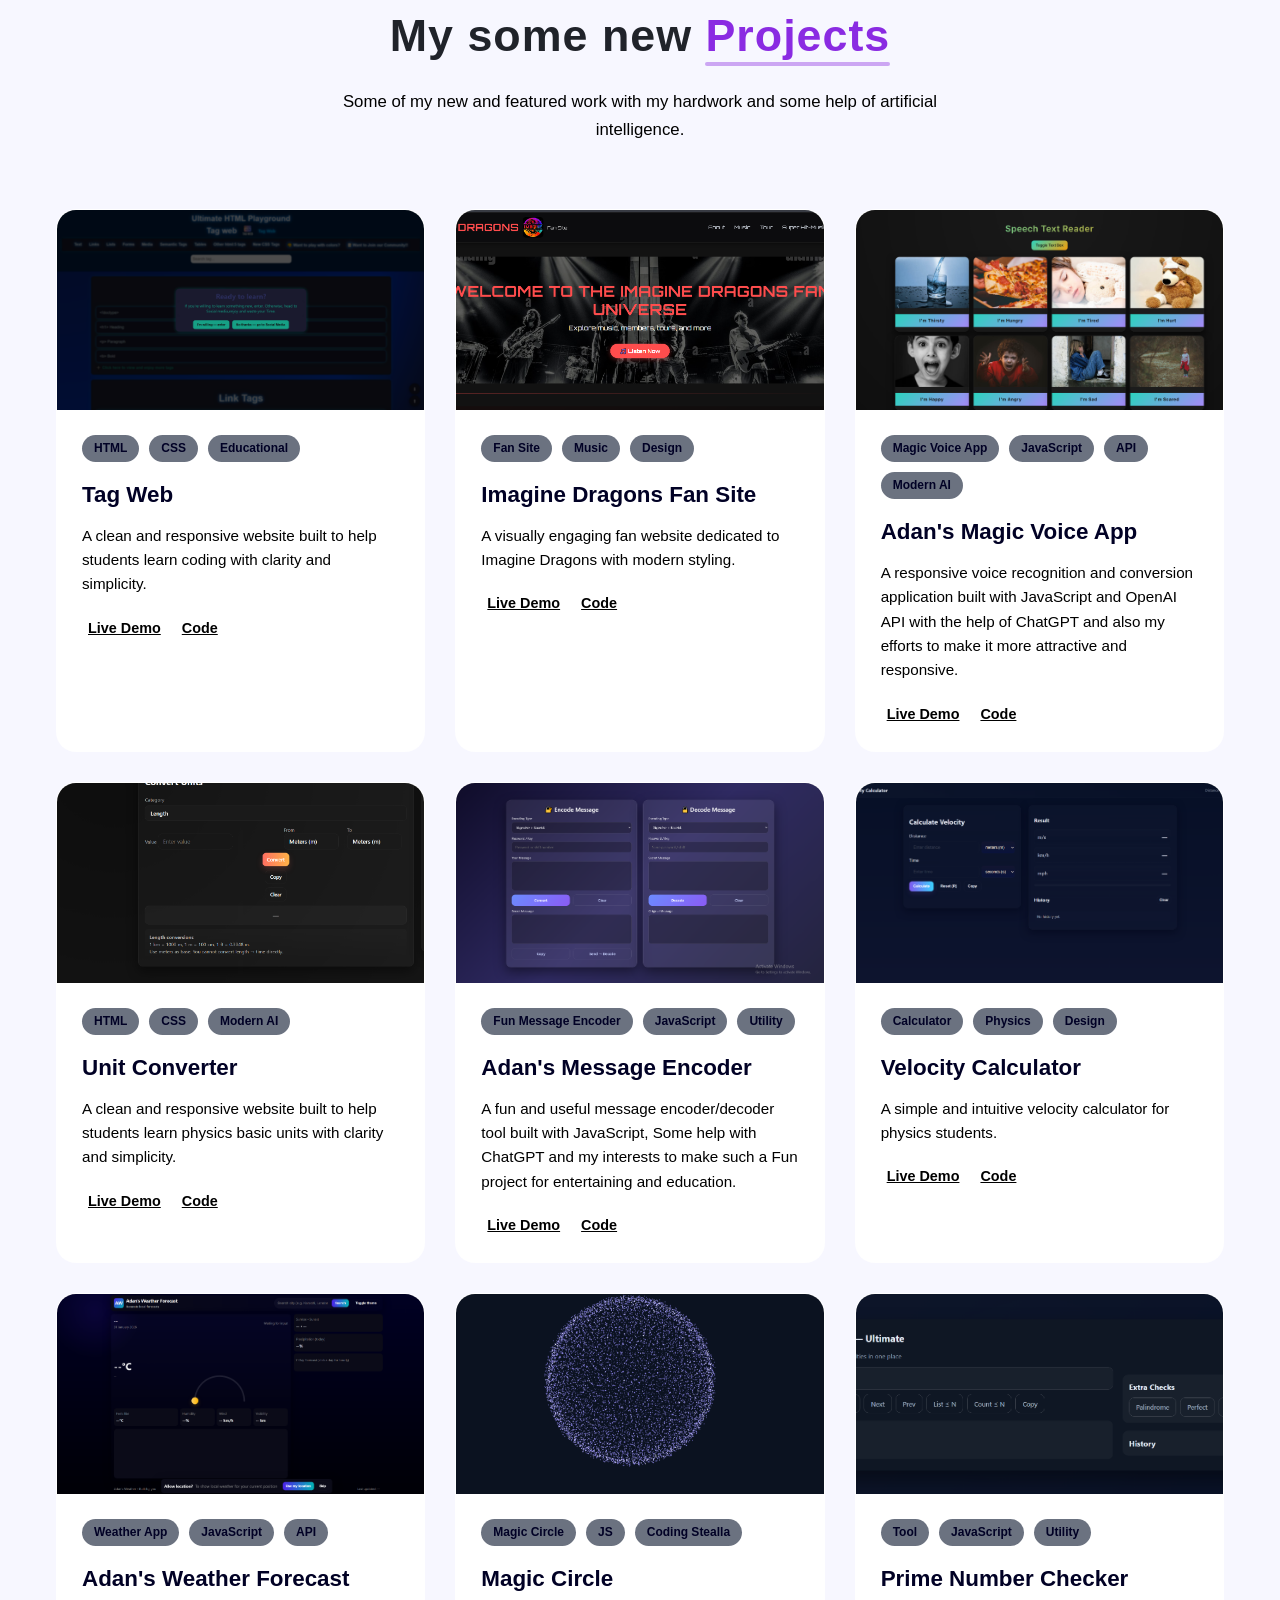
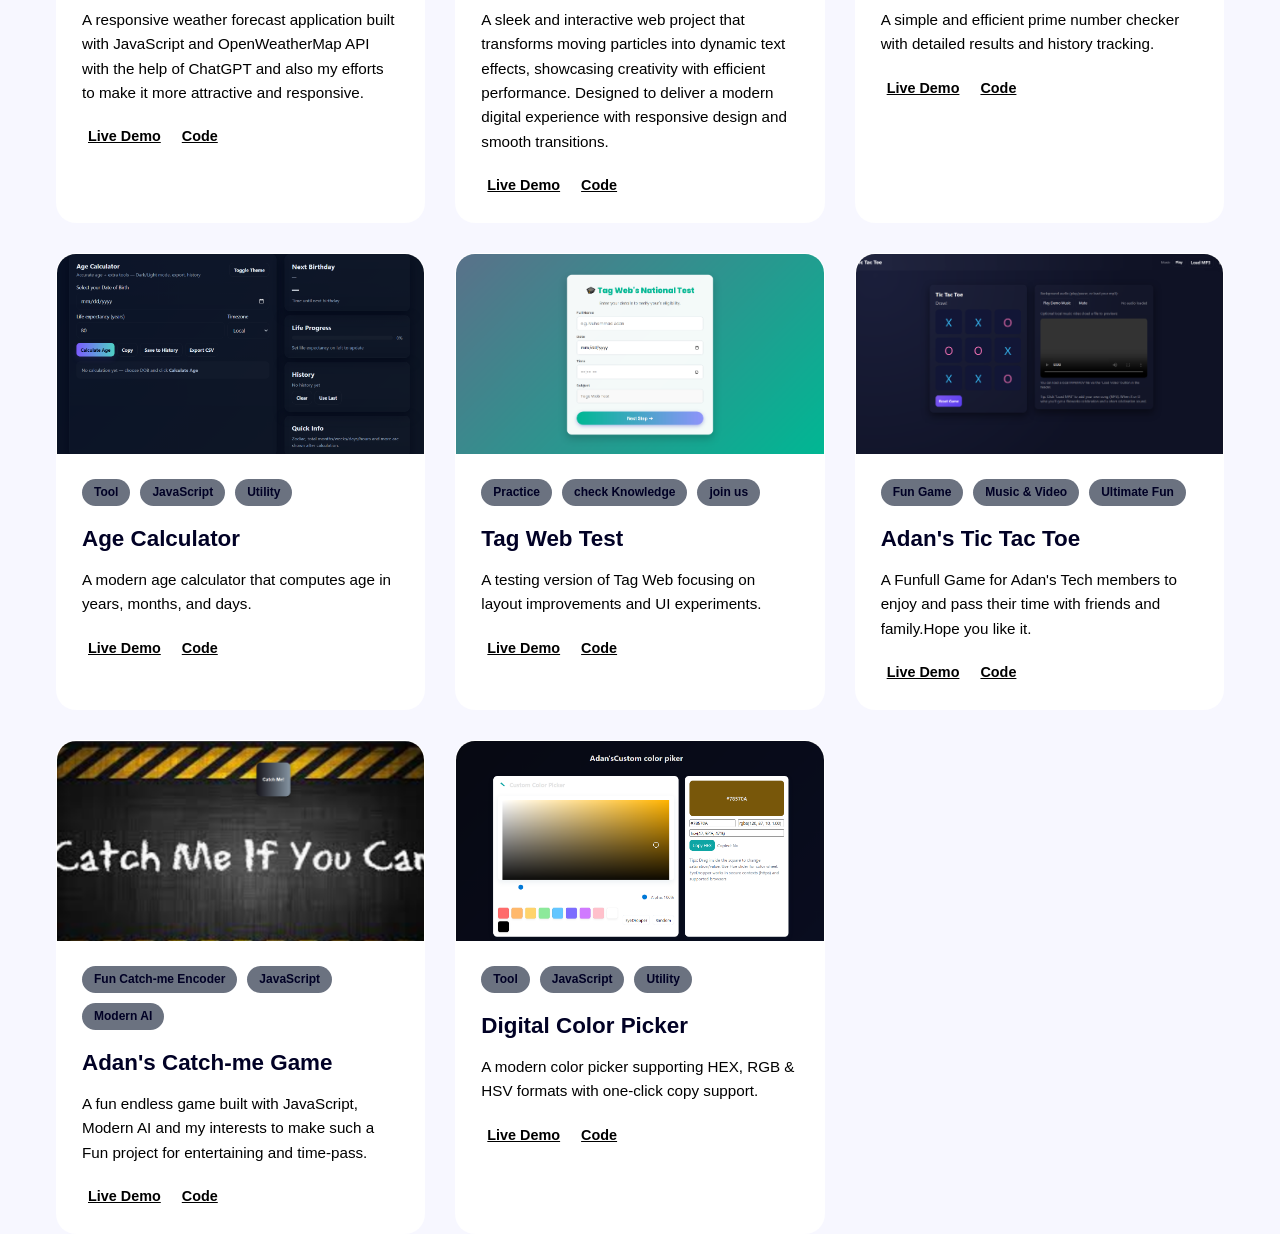
==== index.html @ 10c315db "These are my all projects" ====
<!doctype html>
<html lang="en">

<head>
    <meta charset="UTF-8" />
    <meta name="viewport" content="width=device-width, initial-scale=1.0" />
    <link rel="stylesheet" href="./css/res.css" />
    <link rel="icon" type="image/x-icon" href="./images/All-projects.png" />
    <title>More Projects</title>
</head>

<body>
    <!-- Projects Section -->
    <section id="projects">
        <div class="container">
            <div class="projects-header-reveal">
                <h2 class="projects-title">
                    My some new
                    <span>Projects</span>
                </h2>
                <p class="section-subtitle">
                    Some of my new and featured work with my hardwork and some help of
                    artificial intelligence.
                </p>
            </div>

            <div class="projects-grid">
                <!-- Project 1 -->
                <div class="project-card reveal">
                    <div class="project-img">
                        <img src="assets/tag-web.png" alt="Tag Web" />
                    </div>
                    <div class="project-content">
                        <div class="project-tags">
                            <span class="tag">HTML</span>
                            <span class="tag">CSS</span>
                            <span class="tag">Educational</span>
                        </div>
                        <h3 class="project-title">Tag Web</h3>
                        <p class="project-desc">
                            A clean and responsive website built to help students learn
                            coding with clarity and simplicity.
                        </p>
                        <div class="project-links">
                            <a href="https://tag-web.netlify.app/" target="_blank" class="project-link"><i
                                    class="fas fa-external-link-alt"></i> Live Demo</a>
                            <a href="#" class="project-link"><i class="fab fa-github"></i> Code</a>
                        </div>
                    </div>
                </div>

                <!-- Project 2 -->
                <div class="project-card reveal">
                    <div class="project-img">
                        <img src="images/imagine-dragons.png" alt="Imagine Dragons Fan Site" />
                    </div>
                    <div class="project-content">
                        <div class="project-tags">
                            <span class="tag">Fan Site</span>
                            <span class="tag">Music</span>
                            <span class="tag">Design</span>
                        </div>
                        <h3 class="project-title">Imagine Dragons Fan Site</h3>
                        <p class="project-desc">
                            A visually engaging fan website dedicated to Imagine Dragons
                            with modern styling.
                        </p>
                        <div class="project-links">
                            <a href="https://imagine-dragons-fansite.netlify.app/" target="_blank"
                                class="project-link"><i class="fas fa-external-link-alt"></i> Live Demo</a>
                            <a href="#" class="project-link"><i class="fab fa-github"></i> Code</a>
                        </div>
                    </div>
                </div>
                <!-- Project 3 -->
                <div class="project-card reveal">
                    <div class="project-img">
                        <img src="./images/magic-voice.png" alt="Adan's Magic-voice App" />
                    </div>
                    <div class="project-content">
                        <div class="project-tags">
                            <span class="tag">Magic Voice App</span>
                            <span class="tag">JavaScript</span>
                            <span class="tag">API</span>
                            <span class="tag">Modern AI</span>
                        </div>
                        <h3 class="project-title">Adan's Magic Voice App</h3>
                        <p class="project-desc">
                            A responsive voice recognition and conversion application built
                            with JavaScript and OpenAI API with the help of ChatGPT and also
                            my efforts to make it more attractive and responsive.
                        </p>
                        <div class="project-links">
                            <a href="./Magic-voice/index.html" target="_blank" class="project-link"><i
                                    class="fas fa-external-link-alt"></i> Live Demo</a>
                            <a href="#" class="project-link"><i class="fab fa-github"></i> Code</a>
                        </div>
                    </div>
                </div>
                <!-- Project 4 -->
                <div class="project-card reveal">
                    <div class="project-img">
                        <img src="./images/Unit-converter.png" alt="Unit Converter" />
                    </div>
                    <div class="project-content">
                        <div class="project-tags">
                            <span class="tag">HTML</span>
                            <span class="tag">CSS</span>
                            <span class="tag">Modern AI</span>
                        </div>
                        <h3 class="project-title">Unit Converter</h3>
                        <p class="project-desc">
                            A clean and responsive website built to help students learn
                            physics basic units with clarity and simplicity.
                        </p>
                        <div class="project-links">
                            <a href="./Unit-converter/index.html" target="_blank" class="project-link"><i
                                    class="fas fa-external-link-alt"></i> Live Demo</a>
                            <a href="#" class="project-link"><i class="fab fa-github"></i> Code</a>
                        </div>
                    </div>
                </div>
                <!-- Project 5 -->
                <div class="project-card reveal">
                    <div class="project-img">
                        <img src="assets/encoder.png" alt="Message Encoder" />
                    </div>
                    <div class="project-content">
                        <div class="project-tags">
                            <span class="tag">Fun Message Encoder</span>
                            <span class="tag">JavaScript</span>
                            <span class="tag">Utility</span>
                        </div>
                        <h3 class="project-title">Adan's Message Encoder</h3>
                        <p class="project-desc">
                            A fun and useful message encoder/decoder tool built with
                            JavaScript, Some help with ChatGPT and my interests to make such
                            a Fun project for entertaining and education.
                        </p>
                        <div class="project-links">
                            <a href="pages/meg-converter.html" target="_blank" class="project-link"><i
                                    class="fas fa-external-link-alt"></i> Live Demo</a>
                            <a href="#" class="project-link"><i class="fab fa-github"></i> Code</a>
                        </div>
                    </div>
                </div>

                <!-- Project 6 -->
                <div class="project-card reveal">
                    <div class="project-img">
                        <img src="./images/Velocity-calculator.png" alt="Velocity Calculator" />
                    </div>
                    <div class="project-content">
                        <div class="project-tags">
                            <span class="tag">Calculator</span>
                            <span class="tag">Physics</span>
                            <span class="tag">Design</span>
                        </div>
                        <h3 class="project-title">Velocity Calculator</h3>
                        <p class="project-desc">
                            A simple and intuitive velocity calculator for physics students.
                        </p>
                        <div class="project-links">
                            <a href="./Velocity-calculator/index.html" target="_blank" class="project-link"><i
                                    class="fas fa-external-link-alt"></i> Live Demo</a>
                            <a href="#" class="project-link"><i class="fab fa-github"></i> Code</a>
                        </div>
                    </div>
                </div>
                <!-- Project 7 -->
                <div class="project-card reveal">
                    <div class="project-img">
                        <img src="assets/weather-forecast.png" alt="Adan's Weather Forecast" />
                    </div>
                    <div class="project-content">
                        <div class="project-tags">
                            <span class="tag">Weather App</span>
                            <span class="tag">JavaScript</span>
                            <span class="tag">API</span>
                        </div>
                        <h3 class="project-title">Adan's Weather Forecast</h3>
                        <p class="project-desc">
                            A responsive weather forecast application built with JavaScript
                            and OpenWeatherMap API with the help of ChatGPT and also my
                            efforts to make it more attractive and responsive.
                        </p>
                        <div class="project-links">
                            <a href="https://adan-weather-forecast.netlify.app/" target="_blank" class="project-link"><i
                                    class="fas fa-external-link-alt"></i> Live Demo</a>
                            <a href="#" class="project-link"><i class="fab fa-github"></i> Code</a>
                        </div>
                    </div>
                </div>

                <!-- Project 8 -->
                <div class="project-card reveal">
                    <div class="project-img">
                        <img src="./images/circle.png" alt="Magic Circle" />
                    </div>
                    <div class="project-content">
                        <div class="project-tags">
                            <span class="tag">Magic Circle</span>
                            <span class="tag">JS</span>
                            <span class="tag">Coding Stealla</span>
                        </div>
                        <h3 class="project-title">Magic Circle</h3>
                        <p class="project-desc">
                            A sleek and interactive web project that transforms moving
                            particles into dynamic text effects, showcasing creativity with
                            efficient performance. Designed to deliver a modern digital
                            experience with responsive design and smooth transitions.
                        </p>
                        <div class="project-links">
                            <a href="./Particle to Text Animation/index.html" target="_blank" class="project-link"><i
                                    class="fas fa-external-link-alt"></i> Live Demo</a>
                            <a href="#" class="project-link"><i class="fab fa-github"></i> Code</a>
                        </div>
                    </div>
                </div>
                <!-- Project 9 -->
                <div class="project-card reveal">
                    <div class="project-img">
                        <img src="./images/prime-number.png" alt="Prime Number Checker" />
                    </div>
                    <div class="project-content">
                        <div class="project-tags">
                            <span class="tag">Tool</span>
                            <span class="tag">JavaScript</span>
                            <span class="tag">Utility</span>
                        </div>
                        <h3 class="project-title">Prime Number Checker</h3>
                        <p class="project-desc">
                            A simple and efficient prime number checker with detailed
                            results and history tracking.
                        </p>
                        <div class="project-links">
                            <a href="./Prime-NNumber/index.html" target="_blank" class="project-link"><i
                                    class="fas fa-external-link-alt"></i> Live Demo</a>
                            <a href="#" class="project-link"><i class="fab fa-github"></i> Code</a>
                        </div>
                    </div>
                </div>

                <!-- Project 10 -->
                <div class="project-card reveal">
                    <div class="project-img">
                        <img src="./images/agecalculator.png" alt="Age Calculator" />
                    </div>
                    <div class="project-content">
                        <div class="project-tags">
                            <span class="tag">Tool</span>
                            <span class="tag">JavaScript</span>
                            <span class="tag">Utility</span>
                        </div>
                        <h3 class="project-title">Age Calculator</h3>
                        <p class="project-desc">
                            A modern age calculator that computes age in years, months, and
                            days.
                        </p>
                        <div class="project-links">
                            <a href="./Agecalclator/index.html" target="_blank" class="project-link"><i
                                    class="fas fa-external-link-alt"></i> Live Demo</a>
                            <a href="#" class="project-link"><i class="fab fa-github"></i> Code</a>
                        </div>
                    </div>
                </div>

                <!-- Project 11  -->
                <div class="project-card reveal">
                    <div class="project-img">
                        <img src="./assets/tag-web-test.png" alt="Tag Web Test" />
                    </div>
                    <div class="project-content">
                        <div class="project-tags">
                            <span class="tag">Practice</span>
                            <span class="tag">check Knowledge</span>
                            <span class="tag">join us</span>
                        </div>
                        <h3 class="project-title">Tag Web Test</h3>
                        <p class="project-desc">
                            A testing version of Tag Web focusing on layout improvements and
                            UI experiments.
                        </p>
                        <div class="project-links">
                            <a href="https://flourishing-llama-b00b85.netlify.app/" target="_blank"
                                class="project-link"><i class="fas fa-external-link-alt"></i> Live Demo</a>
                            <a href="#" class="project-link"><i class="fab fa-github"></i> Code</a>
                        </div>
                    </div>
                </div>

                <!-- Project 12 -->
                <div class="project-card reveal">
                    <div class="project-img">
                        <img src="assets/Tic-tac.png" alt="Tic TAc Toe" />
                    </div>
                    <div class="project-content">
                        <div class="project-tags">
                            <span class="tag">Fun Game</span>
                            <span class="tag">Music & Video</span>
                            <span class="tag">Ultimate Fun</span>
                        </div>
                        <h3 class="project-title">Adan's Tic Tac Toe</h3>
                        <p class="project-desc">
                            A Funfull Game for Adan's Tech members to enjoy and pass their
                            time with friends and family.Hope you like it.
                        </p>
                        <div class="project-links">
                            <a href="pages/Tic-Tac-toe.html" target="_blank" class="project-link"><i
                                    class="fas fa-external-link-alt"></i> Live Demo</a>
                            <a href="#" class="project-link"><i class="fab fa-github"></i> Code</a>
                        </div>
                    </div>
                </div>

                <!-- Project 13 -->
                <div class="project-card reveal">
                    <div class="project-img">
                        <img src="./images/Carch-me.png" alt="Carch-me Project game" />
                    </div>
                    <div class="project-content">
                        <div class="project-tags">
                            <span class="tag">Fun Catch-me Encoder</span>
                            <span class="tag">JavaScript</span>
                            <span class="tag">Modern AI</span>
                        </div>
                        <h3 class="project-title">Adan's Catch-me Game</h3>
                        <p class="project-desc">
                            A fun endless game built with JavaScript, Modern AI and my
                            interests to make such a Fun project for entertaining and
                            time-pass.
                        </p>
                        <div class="project-links">
                            <a href="./pages/grab-me.html" target="_blank" class="project-link"><i
                                    class="fas fa-external-link-alt"></i> Live Demo</a>
                            <a href="#" class="project-link"><i class="fab fa-github"></i> Code</a>
                        </div>
                    </div>
                </div>

                <!-- Project 14 -->
                <div class="project-card reveal">
                    <div class="project-img">
                        <img src="./images/color-piker.png" alt="Digital Color Picker" />
                    </div>
                    <div class="project-content">
                        <div class="project-tags">
                            <span class="tag">Tool</span>
                            <span class="tag">JavaScript</span>
                            <span class="tag">Utility</span>
                        </div>
                        <h3 class="project-title">Digital Color Picker</h3>
                        <p class="project-desc">
                            A modern color picker supporting HEX, RGB & HSV formats with
                            one-click copy support.
                        </p>
                        <div class="project-links">
                            <a href="./pages/colour-piker.html" target="_blank" class="project-link"><i
                                    class="fas fa-external-link-alt"></i> Live Demo</a>
                            <a href="#" class="project-link"><i class="fab fa-github"></i> Code</a>
                        </div>
                    </div>
                </div>
            </div>
        </div>
    </section>
</body>

</html>
---- css/res.css ----
*,
*::before,
*::after {
  box-sizing: border-box;
}

:root {
  /* Colors */
  --bg-surface: #010125;

  --primary: #8b5cf6;

  --text-muted: #9ca3af;

  --border: rgba(255, 255, 255, 0.1);
}

* {
  margin: 0;
  padding: 0;
  box-sizing: border-box;
}

html {
  scroll-behavior: smooth;
}

body {
  background: #010125;
  color: #f5f5f5;
  font-family: "Poppins", sans-serif;
  line-height: 1.6;
  padding-top: 80px;
}

html,
body {
  margin: 0;
  padding: 0;
  box-sizing: border-box;
  width: 100%;
  overflow-x: clip;
  /* better than hidden */
}

.left {
  display: flex;
  align-items: center;
  gap: 12px;
  color: white;
  font-size: 18px;
  font-weight: 600;
  cursor: pointer;
}

.logo {
  width: 42px;
  height: 42px;
  object-fit: contain;
  transition: all 0.4s ease;
  border-radius: 6px;
}

/* text animation */
.left span {
  position: relative;
  transition: color 0.4s ease;
}

/* underline animation */
.left span::after {
  content: "";
  position: absolute;
  left: 0;
  bottom: -4px;
  width: 0;
  height: 2px;
  background: linear-gradient(90deg, #7f5cff, #b084ff);
  transition: width 0.4s ease;
}

/* 🔥 HOVER EFFECT */
.left:hover .logo {
  transform: rotate(-8deg) scale(1.15);
  filter: drop-shadow(0 0 10px rgba(127, 92, 255, 0.8));
}

.left:hover span {
  color: #b084ff;
}

.left:hover span::after {
  width: 100%;
}

@keyframes float {
  0% {
    transform: translateY(0);
  }

  50% {
    transform: translateY(-4px);
  }

  100% {
    transform: translateY(0);
  }
}

.logo {
  animation: float 3s ease-in-out infinite;
}

/* Mobile devices */
@media (max-width: 768px) {
  .left:active .logo,
  .left:focus .logo {
    transform: scale(1.15);
    filter: drop-shadow(0 0 12px rgba(127, 92, 255, 0.8));
  }

  .left:active span,
  .left:focus span {
    color: #b084ff;
  }

  .left:active span::after,
  .left:focus span::after {
    width: 100%;
  }
}

@media (max-width: 768px) {
  .logo {
    filter: drop-shadow(0 0 8px rgba(127, 92, 255, 0.5));
  }
}

/* Navbar */
nav {
  display: flex;
  justify-content: space-between;
  align-items: center;
  padding: 0 6vw;
  height: auto;
  min-height: 80px;
  background: #0b0b45;
  flex-wrap: wrap;
  position: fixed;
  top: 0;
  left: 0;
  width: 100%;
  z-index: 999;
}

@media (max-width: 768px) {
  nav,
  .firstsection,
  .services,
  .projects,
  main hr {
    padding-left: 4vw;
    padding-right: 4vw;
  }
}

.left {
  font-size: 1.4rem;
  font-weight: 600;
}

@media (max-width: 768px) {
  .left {
    font-size: 1rem;
    max-width: 100%;
    white-space: nowrap;
    overflow: hidden;
    text-overflow: ellipsis;
  }
}

nav ul {
  display: flex;
  gap: 22px;
  flex-wrap: wrap;
  justify-content: center;
}

nav ul li {
  list-style: none;
}

nav ul li a {
  text-decoration: none;
  color: #fff;
  font-size: 0.95rem;
}

nav ul li a:hover {
  color: #9c97f1;
}

/* Hamburger menu */
.hamburger {
  display: none;
  font-size: 1.5rem;
  background: none;
  border: none;
  color: white;
  position: absolute;
  top: 1rem;
  right: 1rem;
  cursor: pointer;
  z-index: 1001;
}

.rightsection img {
  transform: rotateY(-25deg);
}

/* Mobile styles */
@media (max-width: 768px) {
  .hamburger {
    display: block;
  }

  .right {
    display: none;
    flex-direction: row;
    gap: 16px;
    align-items: center;
    justify-content: center;
    position: fixed;
    top: 70px;
    left: 0;
    width: 100%;
    background: rgba(11, 11, 69, 0.95);
    padding: 12px 0;
    z-index: 999;
    border-top: 1px solid #9c97f1;
  }

  .right.active {
    display: flex;
  }

  .right li a {
    font-size: 1rem;
    padding: 6px 12px;
    border-radius: 6px;
    transition: background 0.3s ease;
  }

  .right li a:hover {
    background: #9c97f1;
    color: #0b0b45;
  }

  body:not(.darkmode) .right li a:hover {
    background-color: #1b2331;
    color: snow;
  }
}

body:not(.darkmode) .right.active {
  background-color: #e8e8e8;
}

/* ye css shuru ma header section ma jo js lgaya ha auto type us k liyay ha */
.typed-cursor {
  color: #bfc3ff;
  /* Aapka theme color */
  text-shadow: 0 0 10px #1e2167;
  font-weight: bold;
}

.firstsection {
  margin-top: 60px;
  display: flex;
  align-items: center;
  justify-content: space-between;
  padding: 70px 6vw;
  gap: 40px;
  flex-wrap: wrap;
}

.about {
  display: flex;
  justify-content: center;
  align-items: center;
  gap: 2rem;
  background: #010125;
  padding: 4rem 6vw;
  flex-wrap: wrap;
}

.about-img img {
  width: 100%;
  max-width: 320px;
  border-radius: 1.5rem;
  box-shadow: 0 0 1rem rgba(0, 0, 0, 0.4);
}

.about-content {
  flex: 1 1 400px;
  color: #f5f5f5;
}

.about-content h2 {
  font-size: clamp(2rem, 5vw, 3rem);
  margin-bottom: 1rem;
  text-align: left;
}

.about-content h3 {
  font-size: 1.8rem;
  color: #9c97f1;
  margin-bottom: 1rem;
}

.about-content p {
  font-size: 1.05rem;
  line-height: 1.6;
  margin-bottom: 2rem;
}

.about-content .btn {
  padding: 12px 24px;
  background: #1e2167;
  color: #fff;
  border-radius: 8px;
  text-decoration: none;
  font-weight: 600;
  transition: background 0.3s ease;
}

.firstsection .leftsection .buttons a {
  text-decoration: none;
  color: #fff;
}

.about-content .btn:hover {
  background: #2a2fa3;
}

body:not(.darkmode) .about {
  background-color: #eef2f6;
}

body:not(.darkmode) .about-content .btn {
  background: #6b7280;
  color: black;
}

/* Mobile Styles */
@media (max-width: 768px) {
  .about {
    flex-direction: column;
    text-align: center;
    padding: 3rem 4vw;
  }

  .about-content h2,
  .about-content h3 {
    text-align: center;
  }

  .about-content p {
    font-size: 1rem;
  }

  .about-img img {
    margin-bottom: 2rem;
  }
}

/* Services Section */
.services {
  padding: 60px 6vw;
  text-align: center;
}

.services h2 {
  font-size: clamp(2rem, 5vw, 3rem);
  margin-bottom: 3rem;
}

/* Wrapper to limit width */
.services-wrapper {
  max-width: 1200px;
  margin: 0 auto;
}

/* Container for flex layout */
.services-container {
  display: flex;
  justify-content: center;
  align-items: stretch;
  gap: 1.5rem;
  flex-wrap: wrap;
}

/* Individual service box */
.services-box {
  flex: 1 1 300px;
  max-width: 460px;
  background: #0b0b45;
  padding: 3rem 2rem 4rem;
  border-radius: 2rem;
  text-align: center;
  border: 0.2rem solid #9c97f1;
  transition: transform 0.3s ease;
}

body:not(.darkmode) .services-box {
  /* 
    flex: 1 1 300px;
    max-width: 460px; */
  background: var(--text-muted);
  /* padding: 3rem 2rem 4rem;
    border-radius: 2rem; */
  text-align: center;
  border: 0.2rem solid var(--border);
  transition: transform 0.3s ease;
}

body:not(.darkmode) .services-box:hover {
  border-color: var(--text);
}

.services-box:hover {
  border-color: #7c6cff;
  transform: translateY(-8px);
}

.services-box h3 {
  color: #9c97f1;
  margin-bottom: 1rem;
}

body:not(.darkmode) .services-box h3 {
  color: #0f1724;
  margin-bottom: 1rem;
}

body:not(.darkmode) .services-box .fa-solid {
  color: var(--text-muted);
}

.services-box p {
  font-size: 0.95rem;
  color: #f5f5f5;
  margin: 1rem 0 3rem;
}

.btn {
  display: inline-block;
  padding: 10px 20px;
  background: #9c97f1;
  color: #0b0b45;
  border-radius: 8px;
  text-decoration: none;
  font-weight: 600;
  transition: background 0.3s ease;
}

/* .btn:hover {
  background: #cfc9ff;
} */

/* Responsive */
@media (max-width: 768px) {
  .services-box {
    flex: 1 1 100%;
    max-width: 100%;
  }
}

.services-box i {
  font-size: 5rem;
  color: blueviolet;
}

.services-box h3 {
  font-size: 1.9rem;
}

.firstsection > div {
  flex: 1 1 400px;
}

.leftsection {
  font-size: clamp(1.6rem, 3vw, 3rem);
}

.purple {
  color: blueviolet;
}

body:not(.darkmode) .purple {
  color: #8a2be2;
}

#element {
  color: blueviolet;
  font-weight: 600;
}

/* gpt buttons code */
.buttons {
  display: flex;
  gap: 18px;
  margin-top: 30px;
  perspective: 900px;
}

/* Button base */
.btn {
  width: 190px;
  max-width: 100%;
  height: 52px;
  border-radius: 14px;
  border: 2px solid #2b0a3d;
  background: linear-gradient(135deg, #5a189a, #370d5e);
  position: relative;
  cursor: pointer;
  transform-style: preserve-3d;
  transition:
    transform 0.35s ease,
    box-shadow 0.35s ease;
  box-shadow:
    0 10px 0 #32055a,
    0 18px 30px rgba(0, 0, 0, 0.35);
  overflow: hidden;
}

/* Anchor */
.btn a {
  width: 100%;
  height: 100%;
  display: flex;
  align-items: center;
  justify-content: center;
  text-decoration: none;
  color: #b582d3;
  font-size: 16px;
  font-weight: 600;
  position: relative;
  z-index: 2;
  text-align: center;
}

/* 3D base layer */
.btn::before {
  content: "";
  position: absolute;
  inset: 0;
  border-radius: inherit;
  background: linear-gradient(135deg, #9d4edd, #7b2cbf);
  transform: translateZ(-14px);
}

/* Light reflection */
.btn::after {
  content: "";
  position: absolute;
  top: -70%;
  left: -40%;
  width: 180%;
  height: 180%;
  background: linear-gradient(
    120deg,
    transparent 35%,
    rgba(255, 255, 255, 0.22),
    transparent 65%
  );
  transition: transform 0.6s ease;
}

/* Hover */
.btn:hover {
  transform: translateY(-6px) rotateX(14deg);
  box-shadow:
    0 16px 0 #12001f,
    0 28px 45px rgba(0, 0, 0, 0.45);
}

.btn:hover::after {
  transform: translateX(50%);
}

/* Click */
.btn:active {
  transform: translateY(3px);
  box-shadow:
    0 6px 0 #12001f,
    0 12px 20px rgba(0, 0, 0, 0.35);
}

@media (max-width: 768px) {
  .buttons {
    flex-direction: column;
    align-items: center;
    width: 100%;
  }

  .btn {
    width: 50%;
    max-width: 200px;
  }

  .btn:hover {
    transform: translateY(-6px);
    /* less tilt on mobile */
  }
}

/* light mode gpt buttons */
/* ============================= */
/* LIGHT MODE BUTTONS */
/* ============================= */
body:not(.darkmode) .btn {
  border: 2px solid var(--border);
  background: var(--card-bg);
  box-shadow:
    0 10px 0 var(--border),
    0 18px 30px rgba(0, 0, 0, 0.25);
}

body:not(.darkmode) .btn a {
  color: var(--text);
}

body:not(.darkmode) .btn::before {
  background: var(--bg);
}

body:not(.darkmode) .btn:hover {
  transform: translateY(-6px) rotateX(12deg);
  box-shadow:
    0 16px 0 var(--border),
    0 28px 45px rgba(0, 0, 0, 0.35);
}

body:not(.darkmode) .btn:active {
  transform: translateY(3px);
  box-shadow:
    0 6px 0 var(--border),
    0 12px 20px rgba(0, 0, 0, 0.25);
}

.service-btn {
  display: inline-flex;
  align-items: center;
  justify-content: center;
  margin-top: 18px;
  padding: 10px 26px;
  font-size: 14px;
  font-weight: 600;
  text-decoration: none;
  border-radius: 10px;
  position: relative;
  transform-style: preserve-3d;
  transition: all 0.3s ease;
  border: 1px solid transparent;
  cursor: pointer;
}

body:not(.darkmode) .service-btn {
  color: var(--text);
  background: var(--card-bg);
  border: 1px solid var(--border);
  box-shadow:
    0 6px 0 var(--border),
    0 12px 20px rgba(0, 0, 0, 0.2);
}

body:not(.darkmode) .service-btn::before {
  content: "";
  position: absolute;
  inset: 0;
  border-radius: inherit;
  background: var(--bg);
  transform: translateZ(-10px);
}

body:not(.darkmode) .service-btn:hover {
  transform: translateY(-4px);
  box-shadow:
    0 10px 0 var(--border),
    0 18px 30px rgba(0, 0, 0, 0.3);
}

body:not(.darkmode) .service-btn:active {
  transform: translateY(2px);
  box-shadow:
    0 4px 0 var(--border),
    0 8px 14px rgba(0, 0, 0, 0.2);
}

body.darkmode .service-btn {
  color: #e0aaff;
  background: linear-gradient(135deg, #5a189a, #240046);
  border: 1px solid #7b2cbf;
  box-shadow:
    0 6px 0 #12001f,
    0 12px 22px rgba(0, 0, 0, 0.6);
}

/* 3D base */
body.darkmode .service-btn::before {
  content: "";
  position: absolute;
  inset: 0;
  border-radius: inherit;
  background: linear-gradient(135deg, #9d4edd, #5a189a);
  transform: translateZ(-10px);
}

/* Hover */
body.darkmode .service-btn:hover {
  transform: translateY(-4px);
  box-shadow:
    0 10px 0 #0b0014,
    0 18px 30px rgba(0, 0, 0, 0.7);
}

/* Press */
body.darkmode .service-btn:active {
  transform: translateY(2px);
  box-shadow:
    0 4px 0 #0b0014,
    0 8px 14px rgba(0, 0, 0, 0.6);
}

/* gpt start code */
/* BUTTONS WRAPPER */
.buttons {
  display: flex;
  gap: 18px;
  margin-top: 30px;
  perspective: 900px;
}

.btn {
  width: 190px;
  max-width: 100%;
  height: 52px;
  border-radius: 14px;
  border: 2px solid #2b0a3d;
  position: relative;
  cursor: pointer;
  transform-style: preserve-3d;
  transition:
    transform 0.35s ease,
    box-shadow 0.35s ease;
  overflow: hidden;
}

/* Anchor inside button */
.btn a {
  width: 100%;
  height: 100%;
  display: flex;
  align-items: center;
  justify-content: center;
  text-decoration: none;
  font-size: 16px;
  font-weight: 600;
  position: relative;
  z-index: 2;
  text-align: center;
}

/* 3D base layer */
.btn::before {
  content: "";
  position: absolute;
  inset: 0;
  border-radius: inherit;
  transform: translateZ(-12px);
  transition: all 0.3s ease;
}

/* Light reflection */
.btn::after {
  content: "";
  position: absolute;
  top: -70%;
  left: -40%;
  width: 180%;
  height: 180%;
  background: linear-gradient(
    120deg,
    transparent 35%,
    rgba(255, 255, 255, 0.25),
    transparent 65%
  );
  transition: transform 0.6s ease;
   background: linear-gradient(135deg, #5a189a, #240046);
}

/* Hover / Press */
.btn:hover {
  transform: translateY(-6px) rotateX(12deg);
}

.btn:hover::after {
  transform: translateX(50%);
}

.btn:active {
  transform: translateY(3px);
}

/* RESPONSIVE */
@media (max-width: 768px) {
  .buttons {
    flex-direction: column;
    align-items: center;
    width: 100%;
  }

  .btn {
    width: 50%;
    max-width: 200px;
  }

  .btn:hover {
    transform: translateY(-4px);
  }
}

/* LIGHT MODE 3D BUTTONS */
body:not(.darkmode) .btn {
  background: linear-gradient(135deg, var(--card-bg), var(--bg));
  border: 2px solid var(--border);
  box-shadow:
    0 6px 0 var(--border),
    0 12px 22px rgba(0, 0, 0, 0.2);
}

body:not(.darkmode) .btn a {
  color: var(--text);
}

/* 3D base */
body:not(.darkmode) .btn::before {
  background: linear-gradient(135deg, var(--text-muted), var(--text));
}

body:not(.darkmode) .btn::after {
  background:
    linear-gradient(135deg, var(--text-muted), var(--card-bg)),
    transparent 65%;
}

/* Hover */
body:not(.darkmode) .btn:hover {
  box-shadow:
    0 12px 0 var(--text-muted),
    0 22px 40px rgba(0, 0, 0, 0.25);
}

/* Press */
body:not(.darkmode) .btn:active {
  box-shadow:
    0 4px 0 var(--text-muted),
    0 8px 14px rgba(0, 0, 0, 0.2);
}

/* ====================================== */
/* SERVICE BUTTONS */
.service-btn {
  display: inline-flex;
  align-items: center;
  justify-content: center;
  margin-top: 18px;
  padding: 10px 26px;
  font-size: 14px;
  font-weight: 600;
  text-decoration: none;
  border-radius: 10px;
  position: relative;
  transform-style: preserve-3d;
  transition: all 0.3s ease;
  border: 1px solid transparent;
  cursor: pointer;
}

body:not(.darkmode) .service-btn {
  color: var(--text);
  background: linear-gradient(135deg, var(--text-muted), var(--card-bg));
  border: 1px solid var(--border);
  box-shadow:
    0 6px 0 var(--border),
    0 12px 20px rgba(0, 0, 0, 0.15);
}

body:not(.darkmode) .service-btn::before {
  content: "";
  position: absolute;
  inset: 0;
  border-radius: inherit;
  background: linear-gradient(135deg, var(--text), var(--text-muted));
  transform: translateZ(-10px);
}

body:not(.darkmode) .service-btn:hover {
  transform: translateY(-4px);
  box-shadow:
    0 10px 0 var(--text-muted),
    0 18px 30px rgba(0, 0, 0, 0.2);
}

body:not(.darkmode) .service-btn:active {
  transform: translateY(2px);
  box-shadow:
    0 4px 0 var(--text-muted),
    0 8px 14px rgba(0, 0, 0, 0.15);
}

/* end gpt buttons code */

/* hr line */
main hr {
  border: none;
  height: 1px;
  background: #9c97f1;
  margin: 40px 6vw;
}

/* experience section */
.secondsection {
  max-width: 1200px;
  margin: auto;
  padding: 40px 6vw;
}

.text-gray {
  color: gray;
  font-size: 0.9rem;
}

.secondsection h1 {
  font-size: clamp(1.8rem, 3vw, 2.6rem);
  margin-bottom: 40px;
}

.secondsection .box {
  display: flex;
  justify-content: space-between;
  gap: 40px;
  position: relative;
  flex-wrap: wrap;
}

.secondsection .box::before {
  content: "";
  position: absolute;
  top: 25px;
  left: 0;
  right: 0;
  height: 2px;
  background: #f5f5f5;
}

.vertical-lines {
  position: relative;
  width: 220px;
  padding-top: 85px;
}

.vertical-lines::before {
  content: "";
  position: absolute;
  top: 25px;
  left: 50%;
  transform: translateX(-50%);
  width: 2px;
  height: 60px;
  background: #fff;
}

.image-top {
  width: 50px;
  position: absolute;
  top: -23px;
  left: 50%;
  transform: translateX(-50%);
}

.vertical-tittle {
  font-size: 0.95rem;
  font-weight: 600;
  margin-bottom: 8px;
}

.vertical-desc {
  font-size: 0.8rem;
  color: #ccc;
}

/* projects */
/* Projects Header */
.projects-header-reveal {
  text-align: center;
  margin-bottom: 4rem;
}

.projects-title {
  font-size: 2.8rem;
  font-weight: 800;
  color: #fff;
  letter-spacing: 1px;
}

.projects-title span {
  color: blueviolet;
  position: relative;
}

.projects-title span::after {
  content: "";
  position: absolute;
  left: 0;
  bottom: -6px;
  width: 100%;
  height: 4px;
  background: blueviolet;
  border-radius: 10px;
  opacity: 0.4;
}

.section-subtitle {
  max-width: 600px;
  margin: 1rem auto 0;
  font-size: 1.05rem;
  color: #bdbdbd;
  line-height: 1.7;
}

/* --- Projects Section --- */
.projects-grid {
  display: grid;
  grid-template-columns: repeat(auto-fill, minmax(320px, 1fr));
  gap: 30px;
}

.project-card {
  background: #1c1c2b;
  border-radius: 20px;
  overflow: hidden;
  border: 1px solid rgba(255, 255, 255, 0.08);
  transition: 0.4s;
}

.project-card:hover {
  transform: translateY(-10px);
  box-shadow: 0 0 1.5rem rgba(0, 0, 0, 0.5);
  border-color: blueviolet;
}

body:not(.darkmode) .project-card:hover {
  border-color: var(--text);
}

.project-img {
  height: 200px;
  width: 100%;
  overflow: hidden;
}

.project-img img {
  width: 100%;
  height: 100%;
  object-fit: cover;
  transition: transform 0.5s;
}

.project-card:hover .project-img img {
  transform: scale(1.1);
}

.project-content {
  padding: 25px;
  text-align: left;
}

.project-tags {
  display: flex;
  gap: 10px;
  flex-wrap: wrap;
  margin-bottom: 15px;
}

.tag {
  font-size: 0.75rem;
  padding: 4px 12px;
  border-radius: 20px;
  background: rgba(138, 43, 226, 0.15);
  color: blueviolet;
  font-weight: 600;
}

body:not(.darkmode) .tag {
  background-color: var(--text-muted);
  color: #010125;
}

.project-title {
  font-size: 1.3rem;
  margin-bottom: 10px;
  color: white;
}

body:not(.darkmode) .project-title {
  font-size: 1.4rem;
  margin-bottom: 11px;
  color: var(--bg-surface);
}

.project-desc {
  font-size: 0.95rem;
  color: #ccc;
  margin-bottom: 20px;
}

.project-links {
  display: flex;
  gap: 15px;
}

.project-link {
  font-size: 0.9rem;
  font-weight: 600;
  color: blueviolet;
  display: flex;
  align-items: center;
  gap: 6px;
}

.project-link:hover {
  text-decoration: underline;
}

body:not(.darkmode) .project-link:hover {
  text-decoration: underline;
  color: var(--text-muted);
}

/* =====================
   CONTACT SECTION
 */
.contact-section {
  padding: 4rem 6vw;
  font-size: 2rem;
  text-align: center;
  background: #010125;
  color: #f5f5f5;
  max-width: 1200px;
  margin: 0 auto;
}

.contact-section h2 {
  margin-bottom: 3rem;
}

.contact-section form {
  max-width: 70rem;
  margin: 1rem auto;
  text-align: center;
  margin-bottom: 3rem;
}

.contact-section form .input-box {
  display: flex;
  justify-content: space-between;
  flex-wrap: wrap;
}

.contact-section form .input-box input,
.contact-section form .input-box textarea {
  width: 100%;
  padding: 1.5rem;
  font-size: 1.6rem;
  color: blueviolet;
  background: #010125;
  border-radius: 1.2rem;
  margin: 0.7rem 0;
}

.contact-section form textarea {
  min-height: 200px;
  resize: none;
}

.contact form .input-box {
  border: 2px solid black;
}

@media (max-width: 768px) {
  .contact form .input-box input {
    width: 100%;
  }
}

.contact form .btn {
  margin-top: 2rem;
  cursor: pointer;
}

/* footer */
.site-footer {
  background: linear-gradient(180deg, #0b0b45, #06061f);
  padding: 50px 6vw;
}

.footer-inner {
  max-width: 1200px;
  margin: auto;
  display: grid;
  grid-template-columns: repeat(auto-fit, minmax(220px, 1fr));
  gap: 30px;
}

.footer-avatar {
  width: 70px;
  border-radius: 50%;
  margin-bottom: 10px;
}

.footer-col h4 {
  margin-bottom: 10px;
  color: #cfc9ff;
}

.footer-col p,
.footer-col a {
  font-size: 0.9rem;
  color: #dfe0ff;
  text-decoration: none;
}

.footer-col ul {
  list-style: none;
}

.footer-col ul li {
  margin-bottom: 6px;
}

.footer-col a:hover {
  color: #9c97f1;
}

.footer-col-about {
  display: flex;
  flex-direction: column;
  /* sab ek column mein */
  align-items: center;
  /* center horizontally */
  text-align: center;
  /* text center aligned */
  gap: 8px;
  /* thoda spacing between items */
}

.footer-avatar {
  width: 70px;
  height: 70px;
  border-radius: 50%;
  object-fit: cover;
  margin-bottom: 10px;
  border: 2px solid #1e2167;
  /* stylish border */
}

.footer-col-about h3 {
  font-size: 1.2rem;
  color: #cfc9ff;
  margin-bottom: 4px;
}

.par {
  font-size: 0.95rem;
  color: #9295c2;
  font-weight: 500;
  margin-bottom: 4px;
}

.social-icons {
  display: flex;
  gap: 10px;
  flex-wrap: wrap;
}

.icon {
  width: 38px;
  height: 38px;
  background: rgba(255, 255, 255, 0.05);
  display: flex;
  align-items: center;
  justify-content: center;
  border-radius: 8px;
}

/* Social icons container */
.social-icons {
  display: flex;
  gap: 20px;
  justify-content: center;
  align-items: center;
  flex-wrap: wrap;
}

.social-icons .icon {
  position: relative;
  font-size: 25px;
  color: snow;
  transition: color 0.3s ease;
}

/* Icon base style */
.icon {
  position: relative;
  font-size: 30px;
  color: #333;
  transition: color 0.3s ease;
  touch-action: manipulation;
  /* for mobile tap */
}

/* Tooltip-style label below icon */
.icon::after {
  content: attr(aria-label);
  position: absolute;
  bottom: -30px;
  left: 50%;
  transform: translateX(-50%);
  padding: 4px 10px;
  font-size: 12px;
  border-radius: 4px;
  color: white;
  opacity: 0;
  pointer-events: none;
  transition:
    opacity 0.3s ease,
    bottom 0.3s ease;
  white-space: nowrap;
}

/* Show label on hover or tap */
.icon:hover::after,
.icon:focus::after,
.icon:active::after {
  opacity: 1;
  bottom: -40px;
}

/* Brand-specific hover color and label background */
.icon[aria-label="YouTube"]:hover,
.icon[aria-label="YouTube"]:focus,
.icon[aria-label="YouTube"]:active {
  color: #ff0000;
}

.icon[aria-label="YouTube"]::after {
  background-color: #ff0000;
}

.icon[aria-label="GitHub"]:hover,
.icon[aria-label="GitHub"]:focus,
.icon[aria-label="GitHub"]:active {
  color: #2b3137;
}

.icon[aria-label="GitHub"]::after {
  background-color: #24292e;
}

.icon[aria-label="Instagram"]:hover,
.icon[aria-label="Instagram"]:focus,
.icon[aria-label="Instagram"]:active {
  color: #e1306c;
}

.icon[aria-label="Instagram"]::after {
  background-color: #e1306c;
}

.icon[aria-label="LinkedIn"]:hover,
.icon[aria-label="LinkedIn"]:focus,
.icon[aria-label="LinkedIn"]:active {
  color: #0077b5;
}

.icon[aria-label="LinkedIn"]::after {
  background-color: #0077b5;
}

.icon[aria-label="whatsapp"]:hover,
.icon[aria-label="whatsapp"]:focus,
.icon[aria-label="whatsapp"]:active {
  color: #25d366;
}

.icon[aria-label="whatsapp"]::after {
  background-color: #25d366;
}

.newsletter {
  display: flex;
  gap: 8px;
  margin-top: 10px;
  flex-wrap: wrap;
}

.newsletter input {
  flex: 1;
  padding: 8px;
  border-radius: 6px;
  border: none;
}

.newsletter button {
  padding: 8px 12px;
  border-radius: 6px;
  border: none;
  background: #7c6cff;
  color: #fff;
}

.footer-bottom {
  max-width: 1200px;
  margin: 25px auto 0;
  padding-top: 15px;
  border-top: 1px solid rgba(255, 255, 255, 0.08);
  display: flex;
  justify-content: space-between;
  flex-wrap: wrap;
  gap: 10px;
  font-size: 0.85rem;
}

.footer-col-contact a {
  color: var(--text-muted);
  text-decoration: none;
}

.footer-col-contact a:hover {
  color: var(--primary);
}

@media (max-width: 768px) {
  nav {
    text-align: center;
    gap: 15px;
  }

  .firstsection {
    text-align: center;
  }

  .buttons {
    justify-content: center;
  }

  .secondsection .box {
    flex-direction: column;
  }

  .secondsection .box::before {
    display: none;
  }

  .vertical-lines {
    width: 100%;
    padding-left: 40px;
  }

  .vertical-lines::before {
    left: 20px;
    transform: none;
    height: 100%;
  }

  .image-top {
    left: 20px;
    transform: none;
  }
}

/* =====================
   GLOBAL RESET & BASE
===================== */
*,
*::before,
*::after {
  box-sizing: border-box;
}

html,
body {
  margin: 0;
  padding: 0;
  width: 100%;
  overflow-x: clip;
  /* prevents horizontal scroll issues */
  scroll-behavior: smooth;
  font-family: "Poppins", sans-serif;
  line-height: 1.6;
  background: #010125;
  color: #f5f5f5;
}

/* =====================
   MEDIA & ELEMENTS
===================== */
img,
video,
svg {
  max-width: 100%;
  height: auto;
  display: block;
}

/* =====================
   LAYOUT HELPERS
===================== */
.container {
  width: 100%;
  max-width: 1200px;
  margin: 0 auto;
  padding: 0 1rem;
}

.section {
  display: flex;
  flex-wrap: wrap;
  gap: 1rem;
}

.section > * {
  flex: 1 1 300px;
}

/* =====================
   BREAKPOINTS
===================== */
@media (max-width: 768px) {
  .container {
    padding: 0 4vw;
  }
}

@media (max-width: 480px) {
  .container {
    padding: 0 2vw;
  }
}

/* infinite scroll */
.marquee-container {
  width: 100%;
  padding: 3rem 0;
  overflow: hidden;
  position: relative;
}

.marquee-container::before,
.marquee-container::after {
  content: "";
  position: absolute;
  top: 0;
  width: 100px;
  height: 100%;
  z-index: 2;
}

.marquee-container::before {
  left: 0;
  background: linear-gradient(to right, transparent);
}

.marquee-container::after {
  right: 0;
  background: linear-gradient(to left, transparent);
}

.marquee {
  display: flex;
  width: fit-content;
  animation: scroll 35s linear infinite;
}

.tech-card {
  width: 120px;
  height: 80px;
  margin: 0 20px;
  background: rgba(255, 255, 255, 0.05);
  border-radius: 10px;
  display: flex;
  align-items: center;
  justify-content: center;
  font-size: 2rem;
  color: var(--text-muted);
  border: 2px solid var(--border);
}

.tech-card i {
  transition: 0.3s;
}

.tech-card:hover {
  border-color: snow;
}

body:not(.darkmode) .tech-card:hover {
  border-color: var(--text);
}

.tech-card:hover i {
  color: var(--primary);
  transform: scale(1.4);
}

body:not(.darkmode) .tech-card:hover i {
  color: var(--bg-surface);
  transform: scale(1.4);
}

@keyframes scroll {
  0% {
    transform: translateX(0);
  }

  100% {
    transform: translateX(-50%);
  }
}

/* button light & dark mode */

/* #theme-switch {
    height: 50px;
    width: 50px;
    padding: 0;
    border-radius: 50%;
    display: flex;
    justify-content: center;
    align-items: center;
    background-color:var(--bg-surface);
    position: fixed;
    top: 14px;
    right: 20px;
    z-index: 1002;
}

body.darkmode #theme-switch {
    background-color: #0b0b45;
}

#theme-switch #moon{
    fill: snow;
}

#theme-switch svg:first-child {
    display: none;
}

.darkmode #theme-switch svg:last-child {
    display: none;
}

.darkmode #theme-switch svg:first-child {
    display: block;
}

@media (max-width: 768px) {
    #theme-switch {
        top: auto;
        bottom: 20px;
        right: 20px;
        z-index: 1002;
    }
} */

/* Default button style */
#theme-switch {
  height: 50px;
  width: 50px;
  padding: 0;
  border-radius: 50%;
  display: flex;
  justify-content: center;
  align-items: center;
  background-color: var(--bg-surface);
  position: fixed;
  top: 14px;
  right: 20px;
  z-index: 1002;
  cursor: pointer;
}

/* Light mode (moon) */
#theme-switch #moon {
  fill: snow;
}

/* Hide sun in light mode */
#theme-switch svg:first-child {
  display: none;
}

/* Dark mode (sun) */
body.darkmode #theme-switch {
  background-color: #f8efc9;
  /* light cream background */
  box-shadow: 0 0 10px rgba(208, 190, 58, 0.6);
  /* glowing effect */
}

/* Sun icon visible in dark mode */
.darkmode #theme-switch svg:first-child {
  display: block;
  fill: #d1b61b;
}

/* Hide moon in dark mode */
.darkmode #theme-switch svg:last-child {
  display: none;
}

/* Responsive position */
@media (max-width: 768px) {
  #theme-switch {
    top: auto;
    bottom: 20px;
    right: 20px;
    z-index: 1002;
  }
}

/* =====================
   LIGHT MODE
===================== */
:root {
  --bg: #f2f2f5;
  --card-bg: #ffffff;
  --text: #20232a;
  --text-muted: #6b7280;
  --primary: #7c3aed;
  --border: #d6d6e0;
  --footer: #2c3e50;
}

body:not(.darkmode) {
  background: #f7f7ff;
  color: var(--text);
}

body:not(.darkmode) header nav .left span {
  color: var(--text-muted);
}

body:not(.darkmode) header nav .left span::after {
  background: var(--primary);
}

body:not(.darkmode) .right li a {
  color: black;
}

body:not(.darkmode) .typed-cursor {
  color: var(--text);
}

body:not(.darkmode) p {
  color: black;
}

body:not(.darkmode) header nav .hamburger {
  color: var(--text-muted);
}

body:not(.darkmode) nav {
  background: #e8e8e8;
  border-bottom: 3px solid #ddd;
}

body:not(.darkmode) nav li a:hover {
  color: var(--primary);
}

body:not(.darkmode) .buttons .btn {
  background-color: var(--text-muted);
}

body:not(.darkmode) .buttons .btn a {
  color: black;
}

body:not(.darkmode) .marquee-container {
  background-color: #eef2f6;
}

body:not(.darkmode) .services-box,
body:not(.darkmode) .project-card {
  background: #ffffff;
  color: #0b0b45;
}

body:not(.darkmode) .site-footer {
  background: linear-gradient(180deg, #ffffff, #eaeaff);
}

body:not(.darkmode) a {
  color: black;
}

body:not(.darkmode) .btn {
  color: black;
  background:
    linear-gradient(135deg, var(--text-muted), var(--card-bg)),
    transparent 65%;
}

/* experience section */
body:not(.darkmode) .secondsection .text-gray {
  color: var(--bg-surface);
}

body:not(.darkmode) .box .vertical-desc {
  color: var(--text);
}

body:not(.darkmode) .box .vertical-lines::before {
  background: var(--text);
}

/* about me */
body:not(.darkmode) .about-content h2 {
  color: var(--text);
}

/* projects */
body:not(.darkmode) .projects-header-reveal h2 {
  color: var(--text);
}

/* contact section */

body:not(.darkmode) .contact-section {
  background: white;
  margin-top: 24px;
  margin-bottom: 10px;
  border-radius: 15px;
}

body:not(.darkmode) .contact-section h2 {
  color: black;
}

body:not(.darkmode) .contact-section .input-box input,
body:not(.darkmode) .contact-section .input-box textarea {
  background-color: #f5f5f5;
}

/* footer */
/* =========================
   FOOTER – LIGHT MODE UPGRADED
   Paste this at the end of your light-mode CSS
========================= */

body:not(.darkmode) .site-footer {
  background: var(--footer);
  border-top: 1px solid var(--border);
  padding: 64px 20px 32px;
  color: var(--text);
}

/* Layout */
body:not(.darkmode) .footer-inner {
  max-width: 1200px;
  margin: auto;
  display: grid;
  grid-template-columns: repeat(auto-fit, minmax(220px, 1fr));
  gap: 44px;
}

/* Headings */
body:not(.darkmode) .footer-col h3,
body:not(.darkmode) .footer-col h4 {
  color: #0f1724;
  margin-bottom: 14px;
  font-weight: 600;
}

/* Paragraphs & links */
body:not(.darkmode) .footer-col p,
body:not(.darkmode) .footer-col a {
  color: #6b7280;
  font-size: 14px;
  line-height: 1.7;
  text-decoration: none;
}

/* stronger hover contrast */
body:not(.darkmode) .footer-col a:hover {
  color: #0b1220;
}

/* =========================
   ABOUT SECTION
========================= */

body:not(.darkmode) .footer-col-about {
  background-color: var(--footer);
  /* slightly darker than previous */
  padding: 24px;
  border-radius: 14px;
  border: 1px solid #e2e8f0;
  display: flex;
  flex-direction: column;
  gap: 8px;
}

body:not(.darkmode) .footer-col-about h3 {
  font-size: 18.5px;
  color: #0f1724;
}

body:not(.darkmode) .footer-col-about .par {
  color: black;
}

/* Avatar */
body:not(.darkmode) .footer-avatar {
  width: 74px;
  height: 74px;
  border-radius: 50%;
  object-fit: cover;
  background: var(--footer);
  border: 1.8px solid #e6e9ef;
  padding: 5px;
  margin-bottom: 10px;
}

/* =========================
   QUICK LINKS
========================= */

body:not(.darkmode) .footer-col.links ul {
  list-style: none;
  padding: 0;
}

body:not(.darkmode) .footer-col.links li {
  margin-bottom: 8px;
}

body:not(.darkmode) .footer-col.links a {
  color: black;
  font-weight: 500;
  transition: all 0.22s ease;
}

body:not(.darkmode) .footer-col.links a:hover {
  color: #0b1220;
  padding-left: 6px;
}

/* =========================
   CONTACT SECTION
========================= */
body:not(.darkmode) .footer-col-contact .contact {
  color: black;
}

/* new classes to replace inline styles */
body:not(.darkmode) .footer-col-contact .contact-note {
  font-size: 13px;
  color: #374151;
  margin-bottom: 8px;
}

body:not(.darkmode) .footer-col-contact .contact-label {
  font-size: 13px;
  color: #6b7280;
  margin: 6px 0 2px;
  font-weight: 600;
}

body:not(.darkmode) .footer-col-contact .contact-link {
  font-size: 13px;
  color: #374151;
}

body:not(.darkmode) .footer-col-contact .contact-link a {
  color: #0f1724;
  font-weight: 600;
  text-decoration: none;
}

body:not(.darkmode) .footer-col-contact .contact-link a:hover {
  text-decoration: underline;
  color: #0b1220;
}

/* =========================
   SOCIAL ICONS
========================= */
/* Light mode hover effects */
body:not(.darkmode) .social-icons .icon {
  position: relative;
  font-size: 25px;
  color: snow;
  transition: color 0.3s ease;
}

/* Tooltip-style label below icon */
body:not(.darkmode) .social-icons .icon::after {
  content: attr(aria-label);
  position: absolute;
  bottom: -30px;
  left: 50%;
  transform: translateX(-50%);
  padding: 4px 10px;
  font-size: 12px;
  border-radius: 4px;
  color: #fff;
  opacity: 0;
  pointer-events: none;
  transition:
    opacity 0.3s ease,
    bottom 0.3s ease;
  white-space: nowrap;
}

/* Show label on hover */
body:not(.darkmode) .social-icons .icon:hover::after {
  opacity: 1;
  bottom: -40px;
}

/* Brand-specific hover colors + label backgrounds */
body:not(.darkmode) .social-icons .icon[aria-label="YouTube"]:hover {
  color: #ff0000;
}

body:not(.darkmode) .social-icons .icon[aria-label="YouTube"]::after {
  background-color: #ff0000;
}

body:not(.darkmode) .social-icons .icon[aria-label="GitHub"]:hover {
  color: #2b3137;
}

body:not(.darkmode) .social-icons .icon[aria-label="GitHub"]::after {
  background-color: #2b3137;
}

body:not(.darkmode) .social-icons .icon[aria-label="Instagram"]:hover {
  color: #e1306c;
}

body:not(.darkmode) .social-icons .icon[aria-label="Instagram"]::after {
  background-color: #e1306c;
}

body:not(.darkmode) .social-icons .icon[aria-label="LinkedIn"]:hover {
  color: #0077b5;
}

body:not(.darkmode) .social-icons .icon[aria-label="LinkedIn"]::after {
  background-color: #0077b5;
}

body:not(.darkmode) .social-icons .icon[aria-label="whatsapp"]:hover {
  color: #25d366;
}

body:not(.darkmode) .social-icons .icon[aria-label="whatsapp"]::after {
  background-color: #25d366;
}

/* =========================
   FOOTER BOTTOM
========================= */

body:not(.darkmode) .footer-bottom {
  margin-top: 48px;
  padding-top: 20px;
  border-top: 1px solid var(--border);
  text-align: center;
}

body:not(.darkmode) .footer-bottom p {
  font-size: 13px;
  color: black;
}

/* =========================
   RESPONSIVE
========================= */

@media (max-width: 600px) {
  body:not(.darkmode) .site-footer {
    text-align: center;
  }

  body:not(.darkmode) .social-icons {
    justify-content: center;
  }

  body:not(.darkmode) .footer-col-about .small {
    margin: 0 auto;
  }
}
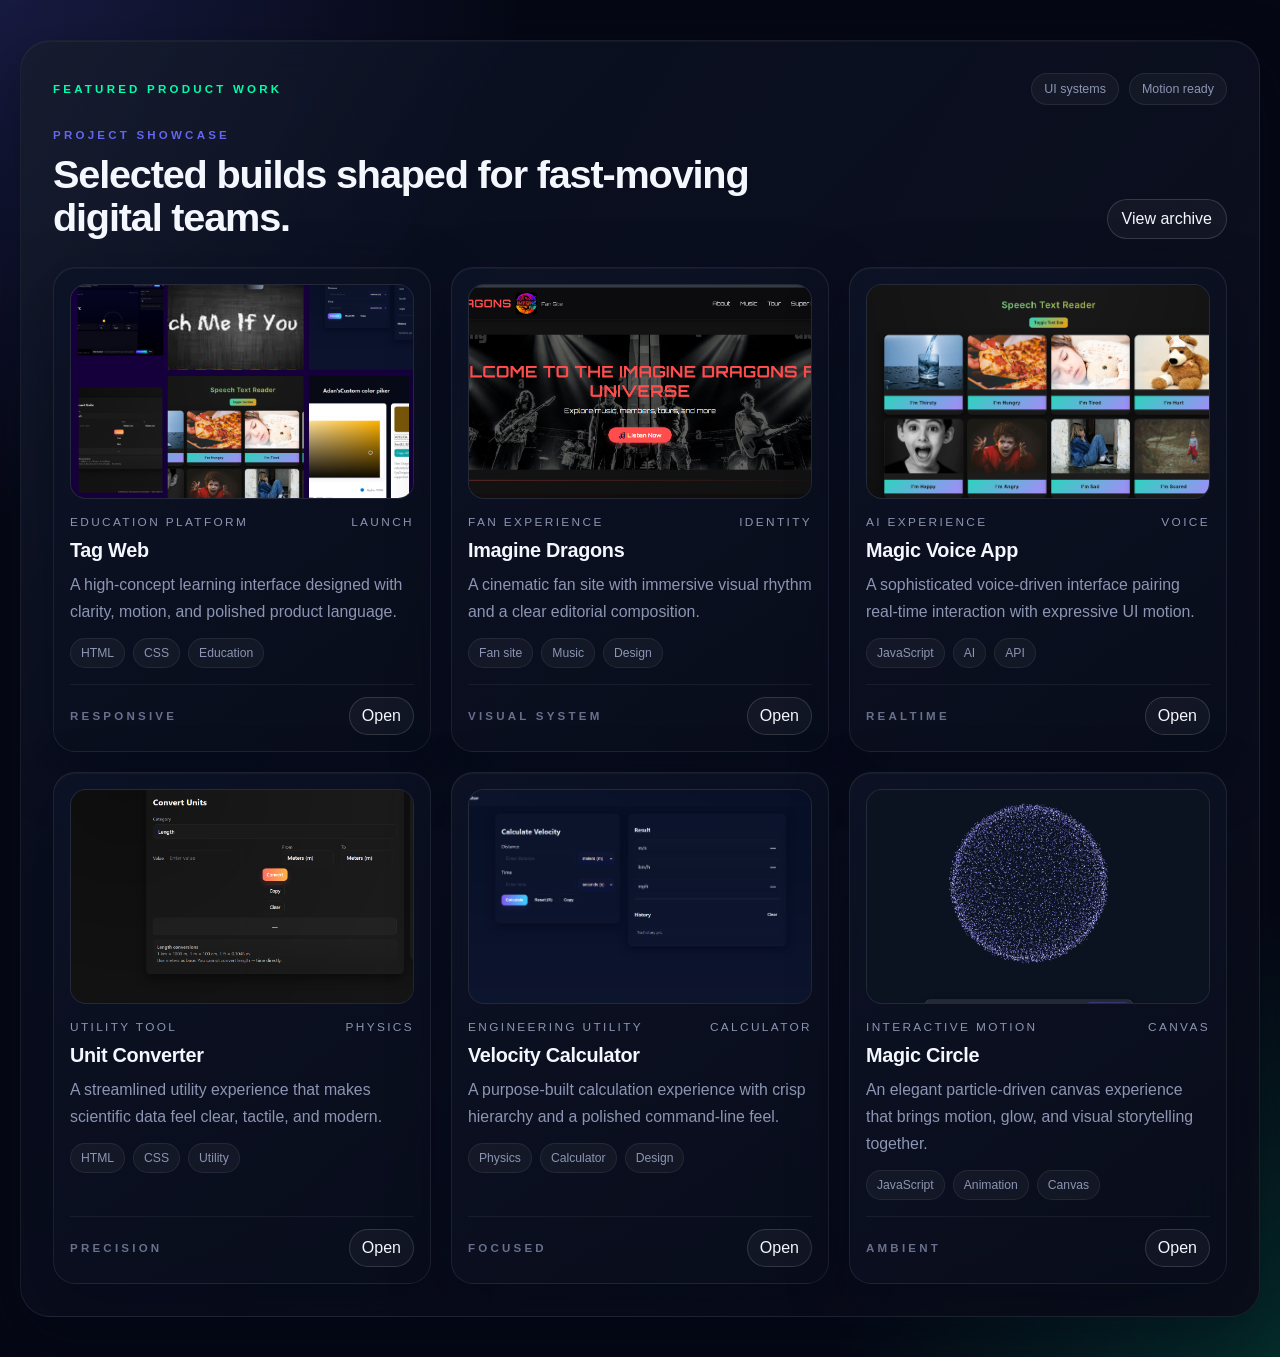
==== commit f9d5318e: "updating all the code." ====
--- a/index.html
+++ b/index.html
@@ -4,366 +4,171 @@
 <head>
     <meta charset="UTF-8" />
     <meta name="viewport" content="width=device-width, initial-scale=1.0" />
-    <link rel="stylesheet" href="./css/res.css" />
+    <link rel="stylesheet" href="/css/res.css" />
     <link rel="icon" type="image/x-icon" href="./images/All-projects.png" />
     <title>More Projects</title>
 </head>
 
 <body>
-    <!-- Projects Section -->
-    <section id="projects">
-        <div class="container">
-            <div class="projects-header-reveal">
-                <h2 class="projects-title">
-                    My some new
-                    <span>Projects</span>
-                </h2>
-                <p class="section-subtitle">
-                    Some of my new and featured work with my hardwork and some help of
-                    artificial intelligence.
-                </p>
+    <main class="showcase-shell">
+        <section class="showcase-panel" aria-label="Project showcase">
+            <div class="showcase-topbar">
+                <span class="eyebrow">Featured product work</span>
+                <div class="showcase-actions">
+                    <span class="pill">UI systems</span>
+                    <span class="pill">Motion ready</span>
+                </div>
             </div>
 
-            <div class="projects-grid">
-                <!-- Project 1 -->
-                <div class="project-card reveal">
-                    <div class="project-img">
-                        <img src="assets/tag-web.png" alt="Tag Web" />
+            <div class="showcase-header">
+                <div>
+                    <p class="section-kicker">Project showcase</p>
+                    <h1>Selected builds shaped for fast-moving digital teams.</h1>
+                </div>
+                <a class="ghost-link" href="#" target="_blank" rel="noreferrer">View archive</a>
+            </div>
+
+            <div class="project-grid">
+                <article class="project-card">
+                    <div class="card-media">
+                        <img src="images/All-projects.png" alt="Tag Web interface preview" />
                     </div>
-                    <div class="project-content">
-                        <div class="project-tags">
+                    <div class="card-content">
+                        <div class="card-meta">
+                            <span>Education platform</span>
+                            <span>Launch</span>
+                        </div>
+                        <h3 class="card-title">Tag Web</h3>
+                        <p class="card-description">A high-concept learning interface designed with clarity, motion, and polished product language.</p>
+                        <div class="tag-row">
                             <span class="tag">HTML</span>
                             <span class="tag">CSS</span>
-                            <span class="tag">Educational</span>
-                        </div>
-                        <h3 class="project-title">Tag Web</h3>
-                        <p class="project-desc">
-                            A clean and responsive website built to help students learn
-                            coding with clarity and simplicity.
-                        </p>
-                        <div class="project-links">
-                            <a href="https://tag-web.netlify.app/" target="_blank" class="project-link"><i
-                                    class="fas fa-external-link-alt"></i> Live Demo</a>
-                            <a href="#" class="project-link"><i class="fab fa-github"></i> Code</a>
+                            <span class="tag">Education</span>
                         </div>
                     </div>
-                </div>
+                    <div class="card-footer">
+                        <span class="micro-label">Responsive</span>
+                        <a class="card-link" href="https://tag-web.is-a.dev/" target="_blank" rel="noreferrer">Open</a>
+                    </div>
+                </article>
 
-                <!-- Project 2 -->
-                <div class="project-card reveal">
-                    <div class="project-img">
-                        <img src="images/imagine-dragons.png" alt="Imagine Dragons Fan Site" />
+                <article class="project-card">
+                    <div class="card-media">
+                        <img src="images/imagine-dragons.png" alt="Imagine Dragons fan site preview" />
                     </div>
-                    <div class="project-content">
-                        <div class="project-tags">
-                            <span class="tag">Fan Site</span>
+                    <div class="card-content">
+                        <div class="card-meta">
+                            <span>Fan experience</span>
+                            <span>Identity</span>
+                        </div>
+                        <h3 class="card-title">Imagine Dragons</h3>
+                        <p class="card-description">A cinematic fan site with immersive visual rhythm and a clear editorial composition.</p>
+                        <div class="tag-row">
+                            <span class="tag">Fan site</span>
                             <span class="tag">Music</span>
                             <span class="tag">Design</span>
                         </div>
-                        <h3 class="project-title">Imagine Dragons Fan Site</h3>
-                        <p class="project-desc">
-                            A visually engaging fan website dedicated to Imagine Dragons
-                            with modern styling.
-                        </p>
-                        <div class="project-links">
-                            <a href="https://imagine-dragons-fansite.netlify.app/" target="_blank"
-                                class="project-link"><i class="fas fa-external-link-alt"></i> Live Demo</a>
-                            <a href="#" class="project-link"><i class="fab fa-github"></i> Code</a>
+                    </div>
+                    <div class="card-footer">
+                        <span class="micro-label">Visual system</span>
+                        <a class="card-link" href="https://imagine-dragons-fansite.netlify.app/" target="_blank" rel="noreferrer">Open</a>
+                    </div>
+                </article>
+
+                <article class="project-card">
+                    <div class="card-media">
+                        <img src="images/magic-voice.png" alt="Magic Voice app preview" />
+                    </div>
+                    <div class="card-content">
+                        <div class="card-meta">
+                            <span>AI experience</span>
+                            <span>Voice</span>
+                        </div>
+                        <h3 class="card-title">Magic Voice App</h3>
+                        <p class="card-description">A sophisticated voice-driven interface pairing real-time interaction with expressive UI motion.</p>
+                        <div class="tag-row">
+                            <span class="tag">JavaScript</span>
+                            <span class="tag">AI</span>
+                            <span class="tag">API</span>
                         </div>
                     </div>
-                </div>
-                <!-- Project 3 -->
-                <div class="project-card reveal">
-                    <div class="project-img">
-                        <img src="./images/magic-voice.png" alt="Adan's Magic-voice App" />
+                    <div class="card-footer">
+                        <span class="micro-label">Realtime</span>
+                        <a class="card-link" href="https://magic-voiice.netlify.app/" target="_blank" rel="noreferrer">Open</a>
                     </div>
-                    <div class="project-content">
-                        <div class="project-tags">
-                            <span class="tag">Magic Voice App</span>
-                            <span class="tag">JavaScript</span>
-                            <span class="tag">API</span>
-                            <span class="tag">Modern AI</span>
+                </article>
+
+                <article class="project-card">
+                    <div class="card-media">
+                        <img src="images/Unit-converter.png" alt="Unit converter interface preview" />
+                    </div>
+                    <div class="card-content">
+                        <div class="card-meta">
+                            <span>Utility tool</span>
+                            <span>Physics</span>
                         </div>
-                        <h3 class="project-title">Adan's Magic Voice App</h3>
-                        <p class="project-desc">
-                            A responsive voice recognition and conversion application built
-                            with JavaScript and OpenAI API with the help of ChatGPT and also
-                            my efforts to make it more attractive and responsive.
-                        </p>
-                        <div class="project-links">
-                            <a href="./Magic-voice/index.html" target="_blank" class="project-link"><i
-                                    class="fas fa-external-link-alt"></i> Live Demo</a>
-                            <a href="#" class="project-link"><i class="fab fa-github"></i> Code</a>
+                        <h3 class="card-title">Unit Converter</h3>
+                        <p class="card-description">A streamlined utility experience that makes scientific data feel clear, tactile, and modern.</p>
+                        <div class="tag-row">
+                            <span class="tag">HTML</span>
+                            <span class="tag">CSS</span>
+                            <span class="tag">Utility</span>
                         </div>
                     </div>
-                </div>
-                <!-- Project 4 -->
-                <div class="project-card reveal">
-                    <div class="project-img">
-                        <img src="./images/Unit-converter.png" alt="Unit Converter" />
+                    <div class="card-footer">
+                        <span class="micro-label">Precision</span>
+                        <a class="card-link" href="https://unit-pro-converter.vercel.app/" target="_blank" rel="noreferrer">Open</a>
                     </div>
-                    <div class="project-content">
-                        <div class="project-tags">
-                            <span class="tag">HTML</span>
-                            <span class="tag">CSS</span>
-                            <span class="tag">Modern AI</span>
+                </article>
+
+                <article class="project-card">
+                    <div class="card-media">
+                        <img src="images/Velocity-calculator.png" alt="Velocity calculator interface preview" />
+                    </div>
+                    <div class="card-content">
+                        <div class="card-meta">
+                            <span>Engineering utility</span>
+                            <span>Calculator</span>
                         </div>
-                        <h3 class="project-title">Unit Converter</h3>
-                        <p class="project-desc">
-                            A clean and responsive website built to help students learn
-                            physics basic units with clarity and simplicity.
-                        </p>
-                        <div class="project-links">
-                            <a href="./Unit-converter/index.html" target="_blank" class="project-link"><i
-                                    class="fas fa-external-link-alt"></i> Live Demo</a>
-                            <a href="#" class="project-link"><i class="fab fa-github"></i> Code</a>
+                        <h3 class="card-title">Velocity Calculator</h3>
+                        <p class="card-description">A purpose-built calculation experience with crisp hierarchy and a polished command-line feel.</p>
+                        <div class="tag-row">
+                            <span class="tag">Physics</span>
+                            <span class="tag">Calculator</span>
+                            <span class="tag">Design</span>
                         </div>
                     </div>
-                </div>
-                <!-- Project 5 -->
-                <div class="project-card reveal">
-                    <div class="project-img">
-                        <img src="assets/encoder.png" alt="Message Encoder" />
+                    <div class="card-footer">
+                        <span class="micro-label">Focused</span>
+                        <a class="card-link" href="https://velocity-pro-calculator.vercel.app/" target="_blank" rel="noreferrer">Open</a>
                     </div>
-                    <div class="project-content">
-                        <div class="project-tags">
-                            <span class="tag">Fun Message Encoder</span>
+                </article>
+
+                <article class="project-card">
+                    <div class="card-media">
+                        <img src="images/circle.png" alt="Magic Circle interface preview" />
+                    </div>
+                    <div class="card-content">
+                        <div class="card-meta">
+                            <span>Interactive motion</span>
+                            <span>Canvas</span>
+                        </div>
+                        <h3 class="card-title">Magic Circle</h3>
+                        <p class="card-description">An elegant particle-driven canvas experience that brings motion, glow, and visual storytelling together.</p>
+                        <div class="tag-row">
                             <span class="tag">JavaScript</span>
-                            <span class="tag">Utility</span>
-                        </div>
-                        <h3 class="project-title">Adan's Message Encoder</h3>
-                        <p class="project-desc">
-                            A fun and useful message encoder/decoder tool built with
-                            JavaScript, Some help with ChatGPT and my interests to make such
-                            a Fun project for entertaining and education.
-                        </p>
-                        <div class="project-links">
-                            <a href="pages/meg-converter.html" target="_blank" class="project-link"><i
-                                    class="fas fa-external-link-alt"></i> Live Demo</a>
-                            <a href="#" class="project-link"><i class="fab fa-github"></i> Code</a>
+                            <span class="tag">Animation</span>
+                            <span class="tag">Canvas</span>
                         </div>
                     </div>
-                </div>
-
-                <!-- Project 6 -->
-                <div class="project-card reveal">
-                    <div class="project-img">
-                        <img src="./images/Velocity-calculator.png" alt="Velocity Calculator" />
+                    <div class="card-footer">
+                        <span class="micro-label">Ambient</span>
+                        <a class="card-link" href="https://magic-particles-animation.netlify.app/" target="_blank" rel="noreferrer">Open</a>
                     </div>
-                    <div class="project-content">
-                        <div class="project-tags">
-                            <span class="tag">Calculator</span>
-                            <span class="tag">Physics</span>
-                            <span class="tag">Design</span>
-                        </div>
-                        <h3 class="project-title">Velocity Calculator</h3>
-                        <p class="project-desc">
-                            A simple and intuitive velocity calculator for physics students.
-                        </p>
-                        <div class="project-links">
-                            <a href="./Velocity-calculator/index.html" target="_blank" class="project-link"><i
-                                    class="fas fa-external-link-alt"></i> Live Demo</a>
-                            <a href="#" class="project-link"><i class="fab fa-github"></i> Code</a>
-                        </div>
-                    </div>
-                </div>
-                <!-- Project 7 -->
-                <div class="project-card reveal">
-                    <div class="project-img">
-                        <img src="assets/weather-forecast.png" alt="Adan's Weather Forecast" />
-                    </div>
-                    <div class="project-content">
-                        <div class="project-tags">
-                            <span class="tag">Weather App</span>
-                            <span class="tag">JavaScript</span>
-                            <span class="tag">API</span>
-                        </div>
-                        <h3 class="project-title">Adan's Weather Forecast</h3>
-                        <p class="project-desc">
-                            A responsive weather forecast application built with JavaScript
-                            and OpenWeatherMap API with the help of ChatGPT and also my
-                            efforts to make it more attractive and responsive.
-                        </p>
-                        <div class="project-links">
-                            <a href="https://adan-weather-forecast.netlify.app/" target="_blank" class="project-link"><i
-                                    class="fas fa-external-link-alt"></i> Live Demo</a>
-                            <a href="#" class="project-link"><i class="fab fa-github"></i> Code</a>
-                        </div>
-                    </div>
-                </div>
-
-                <!-- Project 8 -->
-                <div class="project-card reveal">
-                    <div class="project-img">
-                        <img src="./images/circle.png" alt="Magic Circle" />
-                    </div>
-                    <div class="project-content">
-                        <div class="project-tags">
-                            <span class="tag">Magic Circle</span>
-                            <span class="tag">JS</span>
-                            <span class="tag">Coding Stealla</span>
-                        </div>
-                        <h3 class="project-title">Magic Circle</h3>
-                        <p class="project-desc">
-                            A sleek and interactive web project that transforms moving
-                            particles into dynamic text effects, showcasing creativity with
-                            efficient performance. Designed to deliver a modern digital
-                            experience with responsive design and smooth transitions.
-                        </p>
-                        <div class="project-links">
-                            <a href="./Particle to Text Animation/index.html" target="_blank" class="project-link"><i
-                                    class="fas fa-external-link-alt"></i> Live Demo</a>
-                            <a href="#" class="project-link"><i class="fab fa-github"></i> Code</a>
-                        </div>
-                    </div>
-                </div>
-                <!-- Project 9 -->
-                <div class="project-card reveal">
-                    <div class="project-img">
-                        <img src="./images/prime-number.png" alt="Prime Number Checker" />
-                    </div>
-                    <div class="project-content">
-                        <div class="project-tags">
-                            <span class="tag">Tool</span>
-                            <span class="tag">JavaScript</span>
-                            <span class="tag">Utility</span>
-                        </div>
-                        <h3 class="project-title">Prime Number Checker</h3>
-                        <p class="project-desc">
-                            A simple and efficient prime number checker with detailed
-                            results and history tracking.
-                        </p>
-                        <div class="project-links">
-                            <a href="./Prime-NNumber/index.html" target="_blank" class="project-link"><i
-                                    class="fas fa-external-link-alt"></i> Live Demo</a>
-                            <a href="#" class="project-link"><i class="fab fa-github"></i> Code</a>
-                        </div>
-                    </div>
-                </div>
-
-                <!-- Project 10 -->
-                <div class="project-card reveal">
-                    <div class="project-img">
-                        <img src="./images/agecalculator.png" alt="Age Calculator" />
-                    </div>
-                    <div class="project-content">
-                        <div class="project-tags">
-                            <span class="tag">Tool</span>
-                            <span class="tag">JavaScript</span>
-                            <span class="tag">Utility</span>
-                        </div>
-                        <h3 class="project-title">Age Calculator</h3>
-                        <p class="project-desc">
-                            A modern age calculator that computes age in years, months, and
-                            days.
-                        </p>
-                        <div class="project-links">
-                            <a href="./Agecalclator/index.html" target="_blank" class="project-link"><i
-                                    class="fas fa-external-link-alt"></i> Live Demo</a>
-                            <a href="#" class="project-link"><i class="fab fa-github"></i> Code</a>
-                        </div>
-                    </div>
-                </div>
-
-                <!-- Project 11  -->
-                <div class="project-card reveal">
-                    <div class="project-img">
-                        <img src="./assets/tag-web-test.png" alt="Tag Web Test" />
-                    </div>
-                    <div class="project-content">
-                        <div class="project-tags">
-                            <span class="tag">Practice</span>
-                            <span class="tag">check Knowledge</span>
-                            <span class="tag">join us</span>
-                        </div>
-                        <h3 class="project-title">Tag Web Test</h3>
-                        <p class="project-desc">
-                            A testing version of Tag Web focusing on layout improvements and
-                            UI experiments.
-                        </p>
-                        <div class="project-links">
-                            <a href="https://flourishing-llama-b00b85.netlify.app/" target="_blank"
-                                class="project-link"><i class="fas fa-external-link-alt"></i> Live Demo</a>
-                            <a href="#" class="project-link"><i class="fab fa-github"></i> Code</a>
-                        </div>
-                    </div>
-                </div>
-
-                <!-- Project 12 -->
-                <div class="project-card reveal">
-                    <div class="project-img">
-                        <img src="assets/Tic-tac.png" alt="Tic TAc Toe" />
-                    </div>
-                    <div class="project-content">
-                        <div class="project-tags">
-                            <span class="tag">Fun Game</span>
-                            <span class="tag">Music & Video</span>
-                            <span class="tag">Ultimate Fun</span>
-                        </div>
-                        <h3 class="project-title">Adan's Tic Tac Toe</h3>
-                        <p class="project-desc">
-                            A Funfull Game for Adan's Tech members to enjoy and pass their
-                            time with friends and family.Hope you like it.
-                        </p>
-                        <div class="project-links">
-                            <a href="pages/Tic-Tac-toe.html" target="_blank" class="project-link"><i
-                                    class="fas fa-external-link-alt"></i> Live Demo</a>
-                            <a href="#" class="project-link"><i class="fab fa-github"></i> Code</a>
-                        </div>
-                    </div>
-                </div>
-
-                <!-- Project 13 -->
-                <div class="project-card reveal">
-                    <div class="project-img">
-                        <img src="./images/Carch-me.png" alt="Carch-me Project game" />
-                    </div>
-                    <div class="project-content">
-                        <div class="project-tags">
-                            <span class="tag">Fun Catch-me Encoder</span>
-                            <span class="tag">JavaScript</span>
-                            <span class="tag">Modern AI</span>
-                        </div>
-                        <h3 class="project-title">Adan's Catch-me Game</h3>
-                        <p class="project-desc">
-                            A fun endless game built with JavaScript, Modern AI and my
-                            interests to make such a Fun project for entertaining and
-                            time-pass.
-                        </p>
-                        <div class="project-links">
-                            <a href="./pages/grab-me.html" target="_blank" class="project-link"><i
-                                    class="fas fa-external-link-alt"></i> Live Demo</a>
-                            <a href="#" class="project-link"><i class="fab fa-github"></i> Code</a>
-                        </div>
-                    </div>
-                </div>
-
-                <!-- Project 14 -->
-                <div class="project-card reveal">
-                    <div class="project-img">
-                        <img src="./images/color-piker.png" alt="Digital Color Picker" />
-                    </div>
-                    <div class="project-content">
-                        <div class="project-tags">
-                            <span class="tag">Tool</span>
-                            <span class="tag">JavaScript</span>
-                            <span class="tag">Utility</span>
-                        </div>
-                        <h3 class="project-title">Digital Color Picker</h3>
-                        <p class="project-desc">
-                            A modern color picker supporting HEX, RGB & HSV formats with
-                            one-click copy support.
-                        </p>
-                        <div class="project-links">
-                            <a href="./pages/colour-piker.html" target="_blank" class="project-link"><i
-                                    class="fas fa-external-link-alt"></i> Live Demo</a>
-                            <a href="#" class="project-link"><i class="fab fa-github"></i> Code</a>
-                        </div>
-                    </div>
-                </div>
+                </article>
             </div>
-        </div>
-    </section>
+        </section>
+    </main>
 </body>
 
 </html>
--- a/css/res.css
+++ b/css/res.css
@@ -1,2120 +1,301 @@
-*,
-*::before,
-*::after {
-  box-sizing: border-box;
-}
-
 :root {
-  /* Colors */
-  --bg-surface: #010125;
-
-  --primary: #8b5cf6;
-
-  --text-muted: #9ca3af;
-
-  --border: rgba(255, 255, 255, 0.1);
+    --bg: #050814;
+    --bg-elevated: rgba(13, 19, 38, 0.86);
+    --bg-strong: #0d1326;
+    --border: rgba(255, 255, 255, 0.08);
+    --border-strong: rgba(255, 255, 255, 0.14);
+    --text-primary: #f5f7ff;
+    --text-secondary: #8c95b3;
+    --muted: #69708d;
+    --accent-cyan: #00ffaa;
+    --accent-indigo: #6366f1;
+    --shadow-card: 0 20px 60px rgba(2, 6, 23, 0.45), inset 0 1px 0 rgba(255, 255, 255, 0.04);
+    --shadow-hover: 0 28px 80px rgba(99, 102, 241, 0.2), 0 0 0 1px rgba(255, 255, 255, 0.06), 0 0 70px rgba(0, 255, 170, 0.16);
 }
 
 * {
-  margin: 0;
-  padding: 0;
-  box-sizing: border-box;
-}
-
-html {
-  scroll-behavior: smooth;
+    box-sizing: border-box;
+    margin: 0;
+    padding: 0;
 }
 
 body {
-  background: #010125;
-  color: #f5f5f5;
-  font-family: "Poppins", sans-serif;
-  line-height: 1.6;
-  padding-top: 80px;
-}
-
-html,
-body {
-  margin: 0;
-  padding: 0;
-  box-sizing: border-box;
-  width: 100%;
-  overflow-x: clip;
-  /* better than hidden */
-}
-
-.left {
-  display: flex;
-  align-items: center;
-  gap: 12px;
-  color: white;
-  font-size: 18px;
-  font-weight: 600;
-  cursor: pointer;
-}
-
-.logo {
-  width: 42px;
-  height: 42px;
-  object-fit: contain;
-  transition: all 0.4s ease;
-  border-radius: 6px;
-}
-
-/* text animation */
-.left span {
-  position: relative;
-  transition: color 0.4s ease;
-}
-
-/* underline animation */
-.left span::after {
-  content: "";
-  position: absolute;
-  left: 0;
-  bottom: -4px;
-  width: 0;
-  height: 2px;
-  background: linear-gradient(90deg, #7f5cff, #b084ff);
-  transition: width 0.4s ease;
-}
-
-/* 🔥 HOVER EFFECT */
-.left:hover .logo {
-  transform: rotate(-8deg) scale(1.15);
-  filter: drop-shadow(0 0 10px rgba(127, 92, 255, 0.8));
-}
-
-.left:hover span {
-  color: #b084ff;
-}
-
-.left:hover span::after {
-  width: 100%;
-}
-
-@keyframes float {
-  0% {
-    transform: translateY(0);
-  }
-
-  50% {
-    transform: translateY(-4px);
-  }
-
-  100% {
-    transform: translateY(0);
-  }
-}
-
-.logo {
-  animation: float 3s ease-in-out infinite;
-}
-
-/* Mobile devices */
-@media (max-width: 768px) {
-  .left:active .logo,
-  .left:focus .logo {
-    transform: scale(1.15);
-    filter: drop-shadow(0 0 12px rgba(127, 92, 255, 0.8));
-  }
-
-  .left:active span,
-  .left:focus span {
-    color: #b084ff;
-  }
-
-  .left:active span::after,
-  .left:focus span::after {
+    min-height: 100vh;
+    font-family: Inter, "Segoe UI", Roboto, Arial, sans-serif;
+    color: var(--text-primary);
+    background:
+        radial-gradient(circle at top left, rgba(99, 102, 241, 0.2), transparent 28%),
+        radial-gradient(circle at bottom right, rgba(0, 255, 170, 0.15), transparent 24%),
+        var(--bg);
+    padding: 40px 20px;
+}
+
+img {
+    display: block;
     width: 100%;
-  }
-}
-
-@media (max-width: 768px) {
-  .logo {
-    filter: drop-shadow(0 0 8px rgba(127, 92, 255, 0.5));
-  }
-}
-
-/* Navbar */
-nav {
-  display: flex;
-  justify-content: space-between;
-  align-items: center;
-  padding: 0 6vw;
-  height: auto;
-  min-height: 80px;
-  background: #0b0b45;
-  flex-wrap: wrap;
-  position: fixed;
-  top: 0;
-  left: 0;
-  width: 100%;
-  z-index: 999;
-}
-
-@media (max-width: 768px) {
-  nav,
-  .firstsection,
-  .services,
-  .projects,
-  main hr {
-    padding-left: 4vw;
-    padding-right: 4vw;
-  }
-}
-
-.left {
-  font-size: 1.4rem;
-  font-weight: 600;
-}
-
-@media (max-width: 768px) {
-  .left {
-    font-size: 1rem;
-    max-width: 100%;
-    white-space: nowrap;
+}
+
+.showcase-shell {
+    max-width: 1280px;
+    margin: 0 auto;
+}
+
+.showcase-panel {
+    position: relative;
+    padding: 32px;
+    border-radius: 30px;
+    border: 1px solid var(--border);
+    background: linear-gradient(135deg, rgba(13, 19, 38, 0.92), rgba(5, 8, 20, 0.92));
+    backdrop-filter: blur(24px);
+    box-shadow: var(--shadow-card);
     overflow: hidden;
-    text-overflow: ellipsis;
-  }
-}
-
-nav ul {
-  display: flex;
-  gap: 22px;
-  flex-wrap: wrap;
-  justify-content: center;
-}
-
-nav ul li {
-  list-style: none;
-}
-
-nav ul li a {
-  text-decoration: none;
-  color: #fff;
-  font-size: 0.95rem;
-}
-
-nav ul li a:hover {
-  color: #9c97f1;
-}
-
-/* Hamburger menu */
-.hamburger {
-  display: none;
-  font-size: 1.5rem;
-  background: none;
-  border: none;
-  color: white;
-  position: absolute;
-  top: 1rem;
-  right: 1rem;
-  cursor: pointer;
-  z-index: 1001;
-}
-
-.rightsection img {
-  transform: rotateY(-25deg);
-}
-
-/* Mobile styles */
-@media (max-width: 768px) {
-  .hamburger {
-    display: block;
-  }
-
-  .right {
-    display: none;
-    flex-direction: row;
+}
+
+.showcase-panel::before {
+    content: "";
+    position: absolute;
+    inset: 0;
+    background: linear-gradient(120deg, rgba(255, 255, 255, 0.04), transparent 26%, rgba(255, 255, 255, 0.02));
+    pointer-events: none;
+}
+
+.showcase-topbar,
+.showcase-header,
+.card-footer {
+    position: relative;
+    z-index: 1;
+}
+
+.showcase-topbar {
+    display: flex;
+    justify-content: space-between;
+    align-items: center;
     gap: 16px;
+    margin-bottom: 24px;
+}
+
+.eyebrow,
+.section-kicker,
+.micro-label {
+    letter-spacing: 0.28em;
+    text-transform: uppercase;
+    font-size: 0.72rem;
+    font-weight: 600;
+}
+
+.eyebrow {
+    color: var(--accent-cyan);
+}
+
+.showcase-actions {
+    display: flex;
+    gap: 10px;
+    flex-wrap: wrap;
+}
+
+.pill {
+    padding: 8px 12px;
+    border-radius: 999px;
+    border: 1px solid rgba(255, 255, 255, 0.08);
+    background: rgba(255, 255, 255, 0.04);
+    color: var(--text-secondary);
+    font-size: 0.78rem;
+}
+
+.showcase-header {
+    display: flex;
+    justify-content: space-between;
+    align-items: end;
+    gap: 24px;
+    margin-bottom: 28px;
+}
+
+.section-kicker {
+    color: var(--accent-indigo);
+    margin-bottom: 12px;
+}
+
+.showcase-header h1 {
+    max-width: 720px;
+    font-size: clamp(1.7rem, 1.2rem + 1.6vw, 2.8rem);
+    line-height: 1.08;
+    letter-spacing: -0.03em;
+}
+
+.ghost-link {
+    color: var(--text-primary);
+    text-decoration: none;
+    padding: 10px 14px;
+    border-radius: 999px;
+    border: 1px solid var(--border-strong);
+    background: rgba(255, 255, 255, 0.04);
+    transition: transform 0.3s cubic-bezier(0.16, 1, 0.3, 1), border-color 0.3s, box-shadow 0.3s;
+}
+
+.ghost-link:hover {
+    transform: translateY(-2px);
+    border-color: rgba(0, 255, 170, 0.35);
+    box-shadow: 0 0 24px rgba(0, 255, 170, 0.16);
+}
+
+.project-grid {
+    display: grid;
+    grid-template-columns: repeat(3, minmax(0, 1fr));
+    gap: 20px;
+}
+
+.project-card {
+    position: relative;
+    display: flex;
+    flex-direction: column;
+    gap: 16px;
+    padding: 16px;
+    border-radius: 22px;
+    border: 1px solid var(--border);
+    background: linear-gradient(145deg, rgba(13, 19, 38, 0.9), rgba(9, 13, 27, 0.84));
+    backdrop-filter: blur(16px);
+    box-shadow: var(--shadow-card);
+    transition: transform 0.3s cubic-bezier(0.16, 1, 0.3, 1), border-color 0.3s, box-shadow 0.3s;
+    min-height: 100%;
+    overflow: hidden;
+}
+
+.project-card::before {
+    content: "";
+    position: absolute;
+    inset: -1px;
+    background: linear-gradient(135deg, rgba(0, 255, 170, 0.14), transparent 30%, rgba(99, 102, 241, 0.14));
+    opacity: 0;
+    transition: opacity 0.3s cubic-bezier(0.16, 1, 0.3, 1);
+    pointer-events: none;
+}
+
+.project-card:hover {
+    transform: translateY(-8px) scale(1.01);
+    border-color: rgba(255, 255, 255, 0.16);
+    box-shadow: var(--shadow-hover);
+}
+
+.project-card:hover::before {
+    opacity: 1;
+}
+
+.project-card:hover .card-media img {
+    transform: scale(1.04);
+}
+
+.card-media {
+    position: relative;
+    overflow: hidden;
+    border-radius: 16px;
+    border: 1px solid rgba(255, 255, 255, 0.08);
+    aspect-ratio: 16 / 10;
+    background: rgba(255, 255, 255, 0.03);
+}
+
+.card-media img {
+    height: 100%;
+    object-fit: cover;
+    transition: transform 0.35s cubic-bezier(0.16, 1, 0.3, 1);
+}
+
+.card-content {
+    display: flex;
+    flex-direction: column;
+    gap: 10px;
+    flex: 1;
+}
+
+.card-meta {
+    display: flex;
+    justify-content: space-between;
+    gap: 10px;
+    color: var(--text-secondary);
+    font-size: 0.74rem;
+    letter-spacing: 0.2em;
+    text-transform: uppercase;
+}
+
+.card-title {
+    font-size: clamp(1.1rem, 1rem + 0.3vw, 1.35rem);
+    font-weight: 700;
+    letter-spacing: -0.015em;
+}
+
+.card-description {
+    font-size: clamp(0.92rem, 0.88rem + 0.14vw, 1rem);
+    color: var(--text-secondary);
+    line-height: 1.7;
+}
+
+.tag-row {
+    display: flex;
+    flex-wrap: wrap;
+    gap: 8px;
+    margin-top: 2px;
+}
+
+.tag {
+    padding: 7px 10px;
+    border-radius: 999px;
+    border: 1px solid rgba(255, 255, 255, 0.07);
+    background: rgba(255, 255, 255, 0.04);
+    color: var(--text-secondary);
+    font-size: 0.76rem;
+}
+
+.card-footer {
+    display: flex;
+    justify-content: space-between;
     align-items: center;
-    justify-content: center;
-    position: fixed;
-    top: 70px;
-    left: 0;
-    width: 100%;
-    background: rgba(11, 11, 69, 0.95);
-    padding: 12px 0;
-    z-index: 999;
-    border-top: 1px solid #9c97f1;
-  }
-
-  .right.active {
-    display: flex;
-  }
-
-  .right li a {
-    font-size: 1rem;
-    padding: 6px 12px;
-    border-radius: 6px;
-    transition: background 0.3s ease;
-  }
-
-  .right li a:hover {
-    background: #9c97f1;
-    color: #0b0b45;
-  }
-
-  body:not(.darkmode) .right li a:hover {
-    background-color: #1b2331;
-    color: snow;
-  }
-}
-
-body:not(.darkmode) .right.active {
-  background-color: #e8e8e8;
-}
-
-/* ye css shuru ma header section ma jo js lgaya ha auto type us k liyay ha */
-.typed-cursor {
-  color: #bfc3ff;
-  /* Aapka theme color */
-  text-shadow: 0 0 10px #1e2167;
-  font-weight: bold;
-}
-
-.firstsection {
-  margin-top: 60px;
-  display: flex;
-  align-items: center;
-  justify-content: space-between;
-  padding: 70px 6vw;
-  gap: 40px;
-  flex-wrap: wrap;
-}
-
-.about {
-  display: flex;
-  justify-content: center;
-  align-items: center;
-  gap: 2rem;
-  background: #010125;
-  padding: 4rem 6vw;
-  flex-wrap: wrap;
-}
-
-.about-img img {
-  width: 100%;
-  max-width: 320px;
-  border-radius: 1.5rem;
-  box-shadow: 0 0 1rem rgba(0, 0, 0, 0.4);
-}
-
-.about-content {
-  flex: 1 1 400px;
-  color: #f5f5f5;
-}
-
-.about-content h2 {
-  font-size: clamp(2rem, 5vw, 3rem);
-  margin-bottom: 1rem;
-  text-align: left;
-}
-
-.about-content h3 {
-  font-size: 1.8rem;
-  color: #9c97f1;
-  margin-bottom: 1rem;
-}
-
-.about-content p {
-  font-size: 1.05rem;
-  line-height: 1.6;
-  margin-bottom: 2rem;
-}
-
-.about-content .btn {
-  padding: 12px 24px;
-  background: #1e2167;
-  color: #fff;
-  border-radius: 8px;
-  text-decoration: none;
-  font-weight: 600;
-  transition: background 0.3s ease;
-}
-
-.firstsection .leftsection .buttons a {
-  text-decoration: none;
-  color: #fff;
-}
-
-.about-content .btn:hover {
-  background: #2a2fa3;
-}
-
-body:not(.darkmode) .about {
-  background-color: #eef2f6;
-}
-
-body:not(.darkmode) .about-content .btn {
-  background: #6b7280;
-  color: black;
-}
-
-/* Mobile Styles */
-@media (max-width: 768px) {
-  .about {
-    flex-direction: column;
-    text-align: center;
-    padding: 3rem 4vw;
-  }
-
-  .about-content h2,
-  .about-content h3 {
-    text-align: center;
-  }
-
-  .about-content p {
-    font-size: 1rem;
-  }
-
-  .about-img img {
-    margin-bottom: 2rem;
-  }
-}
-
-/* Services Section */
-.services {
-  padding: 60px 6vw;
-  text-align: center;
-}
-
-.services h2 {
-  font-size: clamp(2rem, 5vw, 3rem);
-  margin-bottom: 3rem;
-}
-
-/* Wrapper to limit width */
-.services-wrapper {
-  max-width: 1200px;
-  margin: 0 auto;
-}
-
-/* Container for flex layout */
-.services-container {
-  display: flex;
-  justify-content: center;
-  align-items: stretch;
-  gap: 1.5rem;
-  flex-wrap: wrap;
-}
-
-/* Individual service box */
-.services-box {
-  flex: 1 1 300px;
-  max-width: 460px;
-  background: #0b0b45;
-  padding: 3rem 2rem 4rem;
-  border-radius: 2rem;
-  text-align: center;
-  border: 0.2rem solid #9c97f1;
-  transition: transform 0.3s ease;
-}
-
-body:not(.darkmode) .services-box {
-  /* 
-    flex: 1 1 300px;
-    max-width: 460px; */
-  background: var(--text-muted);
-  /* padding: 3rem 2rem 4rem;
-    border-radius: 2rem; */
-  text-align: center;
-  border: 0.2rem solid var(--border);
-  transition: transform 0.3s ease;
-}
-
-body:not(.darkmode) .services-box:hover {
-  border-color: var(--text);
-}
-
-.services-box:hover {
-  border-color: #7c6cff;
-  transform: translateY(-8px);
-}
-
-.services-box h3 {
-  color: #9c97f1;
-  margin-bottom: 1rem;
-}
-
-body:not(.darkmode) .services-box h3 {
-  color: #0f1724;
-  margin-bottom: 1rem;
-}
-
-body:not(.darkmode) .services-box .fa-solid {
-  color: var(--text-muted);
-}
-
-.services-box p {
-  font-size: 0.95rem;
-  color: #f5f5f5;
-  margin: 1rem 0 3rem;
-}
-
-.btn {
-  display: inline-block;
-  padding: 10px 20px;
-  background: #9c97f1;
-  color: #0b0b45;
-  border-radius: 8px;
-  text-decoration: none;
-  font-weight: 600;
-  transition: background 0.3s ease;
-}
-
-/* .btn:hover {
-  background: #cfc9ff;
-} */
-
-/* Responsive */
-@media (max-width: 768px) {
-  .services-box {
-    flex: 1 1 100%;
-    max-width: 100%;
-  }
-}
-
-.services-box i {
-  font-size: 5rem;
-  color: blueviolet;
-}
-
-.services-box h3 {
-  font-size: 1.9rem;
-}
-
-.firstsection > div {
-  flex: 1 1 400px;
-}
-
-.leftsection {
-  font-size: clamp(1.6rem, 3vw, 3rem);
-}
-
-.purple {
-  color: blueviolet;
-}
-
-body:not(.darkmode) .purple {
-  color: #8a2be2;
-}
-
-#element {
-  color: blueviolet;
-  font-weight: 600;
-}
-
-/* gpt buttons code */
-.buttons {
-  display: flex;
-  gap: 18px;
-  margin-top: 30px;
-  perspective: 900px;
-}
-
-/* Button base */
-.btn {
-  width: 190px;
-  max-width: 100%;
-  height: 52px;
-  border-radius: 14px;
-  border: 2px solid #2b0a3d;
-  background: linear-gradient(135deg, #5a189a, #370d5e);
-  position: relative;
-  cursor: pointer;
-  transform-style: preserve-3d;
-  transition:
-    transform 0.35s ease,
-    box-shadow 0.35s ease;
-  box-shadow:
-    0 10px 0 #32055a,
-    0 18px 30px rgba(0, 0, 0, 0.35);
-  overflow: hidden;
-}
-
-/* Anchor */
-.btn a {
-  width: 100%;
-  height: 100%;
-  display: flex;
-  align-items: center;
-  justify-content: center;
-  text-decoration: none;
-  color: #b582d3;
-  font-size: 16px;
-  font-weight: 600;
-  position: relative;
-  z-index: 2;
-  text-align: center;
-}
-
-/* 3D base layer */
-.btn::before {
-  content: "";
-  position: absolute;
-  inset: 0;
-  border-radius: inherit;
-  background: linear-gradient(135deg, #9d4edd, #7b2cbf);
-  transform: translateZ(-14px);
-}
-
-/* Light reflection */
-.btn::after {
-  content: "";
-  position: absolute;
-  top: -70%;
-  left: -40%;
-  width: 180%;
-  height: 180%;
-  background: linear-gradient(
-    120deg,
-    transparent 35%,
-    rgba(255, 255, 255, 0.22),
-    transparent 65%
-  );
-  transition: transform 0.6s ease;
-}
-
-/* Hover */
-.btn:hover {
-  transform: translateY(-6px) rotateX(14deg);
-  box-shadow:
-    0 16px 0 #12001f,
-    0 28px 45px rgba(0, 0, 0, 0.45);
-}
-
-.btn:hover::after {
-  transform: translateX(50%);
-}
-
-/* Click */
-.btn:active {
-  transform: translateY(3px);
-  box-shadow:
-    0 6px 0 #12001f,
-    0 12px 20px rgba(0, 0, 0, 0.35);
-}
-
-@media (max-width: 768px) {
-  .buttons {
-    flex-direction: column;
-    align-items: center;
-    width: 100%;
-  }
-
-  .btn {
-    width: 50%;
-    max-width: 200px;
-  }
-
-  .btn:hover {
-    transform: translateY(-6px);
-    /* less tilt on mobile */
-  }
-}
-
-/* light mode gpt buttons */
-/* ============================= */
-/* LIGHT MODE BUTTONS */
-/* ============================= */
-body:not(.darkmode) .btn {
-  border: 2px solid var(--border);
-  background: var(--card-bg);
-  box-shadow:
-    0 10px 0 var(--border),
-    0 18px 30px rgba(0, 0, 0, 0.25);
-}
-
-body:not(.darkmode) .btn a {
-  color: var(--text);
-}
-
-body:not(.darkmode) .btn::before {
-  background: var(--bg);
-}
-
-body:not(.darkmode) .btn:hover {
-  transform: translateY(-6px) rotateX(12deg);
-  box-shadow:
-    0 16px 0 var(--border),
-    0 28px 45px rgba(0, 0, 0, 0.35);
-}
-
-body:not(.darkmode) .btn:active {
-  transform: translateY(3px);
-  box-shadow:
-    0 6px 0 var(--border),
-    0 12px 20px rgba(0, 0, 0, 0.25);
-}
-
-.service-btn {
-  display: inline-flex;
-  align-items: center;
-  justify-content: center;
-  margin-top: 18px;
-  padding: 10px 26px;
-  font-size: 14px;
-  font-weight: 600;
-  text-decoration: none;
-  border-radius: 10px;
-  position: relative;
-  transform-style: preserve-3d;
-  transition: all 0.3s ease;
-  border: 1px solid transparent;
-  cursor: pointer;
-}
-
-body:not(.darkmode) .service-btn {
-  color: var(--text);
-  background: var(--card-bg);
-  border: 1px solid var(--border);
-  box-shadow:
-    0 6px 0 var(--border),
-    0 12px 20px rgba(0, 0, 0, 0.2);
-}
-
-body:not(.darkmode) .service-btn::before {
-  content: "";
-  position: absolute;
-  inset: 0;
-  border-radius: inherit;
-  background: var(--bg);
-  transform: translateZ(-10px);
-}
-
-body:not(.darkmode) .service-btn:hover {
-  transform: translateY(-4px);
-  box-shadow:
-    0 10px 0 var(--border),
-    0 18px 30px rgba(0, 0, 0, 0.3);
-}
-
-body:not(.darkmode) .service-btn:active {
-  transform: translateY(2px);
-  box-shadow:
-    0 4px 0 var(--border),
-    0 8px 14px rgba(0, 0, 0, 0.2);
-}
-
-body.darkmode .service-btn {
-  color: #e0aaff;
-  background: linear-gradient(135deg, #5a189a, #240046);
-  border: 1px solid #7b2cbf;
-  box-shadow:
-    0 6px 0 #12001f,
-    0 12px 22px rgba(0, 0, 0, 0.6);
-}
-
-/* 3D base */
-body.darkmode .service-btn::before {
-  content: "";
-  position: absolute;
-  inset: 0;
-  border-radius: inherit;
-  background: linear-gradient(135deg, #9d4edd, #5a189a);
-  transform: translateZ(-10px);
-}
-
-/* Hover */
-body.darkmode .service-btn:hover {
-  transform: translateY(-4px);
-  box-shadow:
-    0 10px 0 #0b0014,
-    0 18px 30px rgba(0, 0, 0, 0.7);
-}
-
-/* Press */
-body.darkmode .service-btn:active {
-  transform: translateY(2px);
-  box-shadow:
-    0 4px 0 #0b0014,
-    0 8px 14px rgba(0, 0, 0, 0.6);
-}
-
-/* gpt start code */
-/* BUTTONS WRAPPER */
-.buttons {
-  display: flex;
-  gap: 18px;
-  margin-top: 30px;
-  perspective: 900px;
-}
-
-.btn {
-  width: 190px;
-  max-width: 100%;
-  height: 52px;
-  border-radius: 14px;
-  border: 2px solid #2b0a3d;
-  position: relative;
-  cursor: pointer;
-  transform-style: preserve-3d;
-  transition:
-    transform 0.35s ease,
-    box-shadow 0.35s ease;
-  overflow: hidden;
-}
-
-/* Anchor inside button */
-.btn a {
-  width: 100%;
-  height: 100%;
-  display: flex;
-  align-items: center;
-  justify-content: center;
-  text-decoration: none;
-  font-size: 16px;
-  font-weight: 600;
-  position: relative;
-  z-index: 2;
-  text-align: center;
-}
-
-/* 3D base layer */
-.btn::before {
-  content: "";
-  position: absolute;
-  inset: 0;
-  border-radius: inherit;
-  transform: translateZ(-12px);
-  transition: all 0.3s ease;
-}
-
-/* Light reflection */
-.btn::after {
-  content: "";
-  position: absolute;
-  top: -70%;
-  left: -40%;
-  width: 180%;
-  height: 180%;
-  background: linear-gradient(
-    120deg,
-    transparent 35%,
-    rgba(255, 255, 255, 0.25),
-    transparent 65%
-  );
-  transition: transform 0.6s ease;
-   background: linear-gradient(135deg, #5a189a, #240046);
-}
-
-/* Hover / Press */
-.btn:hover {
-  transform: translateY(-6px) rotateX(12deg);
-}
-
-.btn:hover::after {
-  transform: translateX(50%);
-}
-
-.btn:active {
-  transform: translateY(3px);
-}
-
-/* RESPONSIVE */
-@media (max-width: 768px) {
-  .buttons {
-    flex-direction: column;
-    align-items: center;
-    width: 100%;
-  }
-
-  .btn {
-    width: 50%;
-    max-width: 200px;
-  }
-
-  .btn:hover {
-    transform: translateY(-4px);
-  }
-}
-
-/* LIGHT MODE 3D BUTTONS */
-body:not(.darkmode) .btn {
-  background: linear-gradient(135deg, var(--card-bg), var(--bg));
-  border: 2px solid var(--border);
-  box-shadow:
-    0 6px 0 var(--border),
-    0 12px 22px rgba(0, 0, 0, 0.2);
-}
-
-body:not(.darkmode) .btn a {
-  color: var(--text);
-}
-
-/* 3D base */
-body:not(.darkmode) .btn::before {
-  background: linear-gradient(135deg, var(--text-muted), var(--text));
-}
-
-body:not(.darkmode) .btn::after {
-  background:
-    linear-gradient(135deg, var(--text-muted), var(--card-bg)),
-    transparent 65%;
-}
-
-/* Hover */
-body:not(.darkmode) .btn:hover {
-  box-shadow:
-    0 12px 0 var(--text-muted),
-    0 22px 40px rgba(0, 0, 0, 0.25);
-}
-
-/* Press */
-body:not(.darkmode) .btn:active {
-  box-shadow:
-    0 4px 0 var(--text-muted),
-    0 8px 14px rgba(0, 0, 0, 0.2);
-}
-
-/* ====================================== */
-/* SERVICE BUTTONS */
-.service-btn {
-  display: inline-flex;
-  align-items: center;
-  justify-content: center;
-  margin-top: 18px;
-  padding: 10px 26px;
-  font-size: 14px;
-  font-weight: 600;
-  text-decoration: none;
-  border-radius: 10px;
-  position: relative;
-  transform-style: preserve-3d;
-  transition: all 0.3s ease;
-  border: 1px solid transparent;
-  cursor: pointer;
-}
-
-body:not(.darkmode) .service-btn {
-  color: var(--text);
-  background: linear-gradient(135deg, var(--text-muted), var(--card-bg));
-  border: 1px solid var(--border);
-  box-shadow:
-    0 6px 0 var(--border),
-    0 12px 20px rgba(0, 0, 0, 0.15);
-}
-
-body:not(.darkmode) .service-btn::before {
-  content: "";
-  position: absolute;
-  inset: 0;
-  border-radius: inherit;
-  background: linear-gradient(135deg, var(--text), var(--text-muted));
-  transform: translateZ(-10px);
-}
-
-body:not(.darkmode) .service-btn:hover {
-  transform: translateY(-4px);
-  box-shadow:
-    0 10px 0 var(--text-muted),
-    0 18px 30px rgba(0, 0, 0, 0.2);
-}
-
-body:not(.darkmode) .service-btn:active {
-  transform: translateY(2px);
-  box-shadow:
-    0 4px 0 var(--text-muted),
-    0 8px 14px rgba(0, 0, 0, 0.15);
-}
-
-/* end gpt buttons code */
-
-/* hr line */
-main hr {
-  border: none;
-  height: 1px;
-  background: #9c97f1;
-  margin: 40px 6vw;
-}
-
-/* experience section */
-.secondsection {
-  max-width: 1200px;
-  margin: auto;
-  padding: 40px 6vw;
-}
-
-.text-gray {
-  color: gray;
-  font-size: 0.9rem;
-}
-
-.secondsection h1 {
-  font-size: clamp(1.8rem, 3vw, 2.6rem);
-  margin-bottom: 40px;
-}
-
-.secondsection .box {
-  display: flex;
-  justify-content: space-between;
-  gap: 40px;
-  position: relative;
-  flex-wrap: wrap;
-}
-
-.secondsection .box::before {
-  content: "";
-  position: absolute;
-  top: 25px;
-  left: 0;
-  right: 0;
-  height: 2px;
-  background: #f5f5f5;
-}
-
-.vertical-lines {
-  position: relative;
-  width: 220px;
-  padding-top: 85px;
-}
-
-.vertical-lines::before {
-  content: "";
-  position: absolute;
-  top: 25px;
-  left: 50%;
-  transform: translateX(-50%);
-  width: 2px;
-  height: 60px;
-  background: #fff;
-}
-
-.image-top {
-  width: 50px;
-  position: absolute;
-  top: -23px;
-  left: 50%;
-  transform: translateX(-50%);
-}
-
-.vertical-tittle {
-  font-size: 0.95rem;
-  font-weight: 600;
-  margin-bottom: 8px;
-}
-
-.vertical-desc {
-  font-size: 0.8rem;
-  color: #ccc;
-}
-
-/* projects */
-/* Projects Header */
-.projects-header-reveal {
-  text-align: center;
-  margin-bottom: 4rem;
-}
-
-.projects-title {
-  font-size: 2.8rem;
-  font-weight: 800;
-  color: #fff;
-  letter-spacing: 1px;
-}
-
-.projects-title span {
-  color: blueviolet;
-  position: relative;
-}
-
-.projects-title span::after {
-  content: "";
-  position: absolute;
-  left: 0;
-  bottom: -6px;
-  width: 100%;
-  height: 4px;
-  background: blueviolet;
-  border-radius: 10px;
-  opacity: 0.4;
-}
-
-.section-subtitle {
-  max-width: 600px;
-  margin: 1rem auto 0;
-  font-size: 1.05rem;
-  color: #bdbdbd;
-  line-height: 1.7;
-}
-
-/* --- Projects Section --- */
-.projects-grid {
-  display: grid;
-  grid-template-columns: repeat(auto-fill, minmax(320px, 1fr));
-  gap: 30px;
-}
-
-.project-card {
-  background: #1c1c2b;
-  border-radius: 20px;
-  overflow: hidden;
-  border: 1px solid rgba(255, 255, 255, 0.08);
-  transition: 0.4s;
-}
-
-.project-card:hover {
-  transform: translateY(-10px);
-  box-shadow: 0 0 1.5rem rgba(0, 0, 0, 0.5);
-  border-color: blueviolet;
-}
-
-body:not(.darkmode) .project-card:hover {
-  border-color: var(--text);
-}
-
-.project-img {
-  height: 200px;
-  width: 100%;
-  overflow: hidden;
-}
-
-.project-img img {
-  width: 100%;
-  height: 100%;
-  object-fit: cover;
-  transition: transform 0.5s;
-}
-
-.project-card:hover .project-img img {
-  transform: scale(1.1);
-}
-
-.project-content {
-  padding: 25px;
-  text-align: left;
-}
-
-.project-tags {
-  display: flex;
-  gap: 10px;
-  flex-wrap: wrap;
-  margin-bottom: 15px;
-}
-
-.tag {
-  font-size: 0.75rem;
-  padding: 4px 12px;
-  border-radius: 20px;
-  background: rgba(138, 43, 226, 0.15);
-  color: blueviolet;
-  font-weight: 600;
-}
-
-body:not(.darkmode) .tag {
-  background-color: var(--text-muted);
-  color: #010125;
-}
-
-.project-title {
-  font-size: 1.3rem;
-  margin-bottom: 10px;
-  color: white;
-}
-
-body:not(.darkmode) .project-title {
-  font-size: 1.4rem;
-  margin-bottom: 11px;
-  color: var(--bg-surface);
-}
-
-.project-desc {
-  font-size: 0.95rem;
-  color: #ccc;
-  margin-bottom: 20px;
-}
-
-.project-links {
-  display: flex;
-  gap: 15px;
-}
-
-.project-link {
-  font-size: 0.9rem;
-  font-weight: 600;
-  color: blueviolet;
-  display: flex;
-  align-items: center;
-  gap: 6px;
-}
-
-.project-link:hover {
-  text-decoration: underline;
-}
-
-body:not(.darkmode) .project-link:hover {
-  text-decoration: underline;
-  color: var(--text-muted);
-}
-
-/* =====================
-   CONTACT SECTION
- */
-.contact-section {
-  padding: 4rem 6vw;
-  font-size: 2rem;
-  text-align: center;
-  background: #010125;
-  color: #f5f5f5;
-  max-width: 1200px;
-  margin: 0 auto;
-}
-
-.contact-section h2 {
-  margin-bottom: 3rem;
-}
-
-.contact-section form {
-  max-width: 70rem;
-  margin: 1rem auto;
-  text-align: center;
-  margin-bottom: 3rem;
-}
-
-.contact-section form .input-box {
-  display: flex;
-  justify-content: space-between;
-  flex-wrap: wrap;
-}
-
-.contact-section form .input-box input,
-.contact-section form .input-box textarea {
-  width: 100%;
-  padding: 1.5rem;
-  font-size: 1.6rem;
-  color: blueviolet;
-  background: #010125;
-  border-radius: 1.2rem;
-  margin: 0.7rem 0;
-}
-
-.contact-section form textarea {
-  min-height: 200px;
-  resize: none;
-}
-
-.contact form .input-box {
-  border: 2px solid black;
-}
-
-@media (max-width: 768px) {
-  .contact form .input-box input {
-    width: 100%;
-  }
-}
-
-.contact form .btn {
-  margin-top: 2rem;
-  cursor: pointer;
-}
-
-/* footer */
-.site-footer {
-  background: linear-gradient(180deg, #0b0b45, #06061f);
-  padding: 50px 6vw;
-}
-
-.footer-inner {
-  max-width: 1200px;
-  margin: auto;
-  display: grid;
-  grid-template-columns: repeat(auto-fit, minmax(220px, 1fr));
-  gap: 30px;
-}
-
-.footer-avatar {
-  width: 70px;
-  border-radius: 50%;
-  margin-bottom: 10px;
-}
-
-.footer-col h4 {
-  margin-bottom: 10px;
-  color: #cfc9ff;
-}
-
-.footer-col p,
-.footer-col a {
-  font-size: 0.9rem;
-  color: #dfe0ff;
-  text-decoration: none;
-}
-
-.footer-col ul {
-  list-style: none;
-}
-
-.footer-col ul li {
-  margin-bottom: 6px;
-}
-
-.footer-col a:hover {
-  color: #9c97f1;
-}
-
-.footer-col-about {
-  display: flex;
-  flex-direction: column;
-  /* sab ek column mein */
-  align-items: center;
-  /* center horizontally */
-  text-align: center;
-  /* text center aligned */
-  gap: 8px;
-  /* thoda spacing between items */
-}
-
-.footer-avatar {
-  width: 70px;
-  height: 70px;
-  border-radius: 50%;
-  object-fit: cover;
-  margin-bottom: 10px;
-  border: 2px solid #1e2167;
-  /* stylish border */
-}
-
-.footer-col-about h3 {
-  font-size: 1.2rem;
-  color: #cfc9ff;
-  margin-bottom: 4px;
-}
-
-.par {
-  font-size: 0.95rem;
-  color: #9295c2;
-  font-weight: 500;
-  margin-bottom: 4px;
-}
-
-.social-icons {
-  display: flex;
-  gap: 10px;
-  flex-wrap: wrap;
-}
-
-.icon {
-  width: 38px;
-  height: 38px;
-  background: rgba(255, 255, 255, 0.05);
-  display: flex;
-  align-items: center;
-  justify-content: center;
-  border-radius: 8px;
-}
-
-/* Social icons container */
-.social-icons {
-  display: flex;
-  gap: 20px;
-  justify-content: center;
-  align-items: center;
-  flex-wrap: wrap;
-}
-
-.social-icons .icon {
-  position: relative;
-  font-size: 25px;
-  color: snow;
-  transition: color 0.3s ease;
-}
-
-/* Icon base style */
-.icon {
-  position: relative;
-  font-size: 30px;
-  color: #333;
-  transition: color 0.3s ease;
-  touch-action: manipulation;
-  /* for mobile tap */
-}
-
-/* Tooltip-style label below icon */
-.icon::after {
-  content: attr(aria-label);
-  position: absolute;
-  bottom: -30px;
-  left: 50%;
-  transform: translateX(-50%);
-  padding: 4px 10px;
-  font-size: 12px;
-  border-radius: 4px;
-  color: white;
-  opacity: 0;
-  pointer-events: none;
-  transition:
-    opacity 0.3s ease,
-    bottom 0.3s ease;
-  white-space: nowrap;
-}
-
-/* Show label on hover or tap */
-.icon:hover::after,
-.icon:focus::after,
-.icon:active::after {
-  opacity: 1;
-  bottom: -40px;
-}
-
-/* Brand-specific hover color and label background */
-.icon[aria-label="YouTube"]:hover,
-.icon[aria-label="YouTube"]:focus,
-.icon[aria-label="YouTube"]:active {
-  color: #ff0000;
-}
-
-.icon[aria-label="YouTube"]::after {
-  background-color: #ff0000;
-}
-
-.icon[aria-label="GitHub"]:hover,
-.icon[aria-label="GitHub"]:focus,
-.icon[aria-label="GitHub"]:active {
-  color: #2b3137;
-}
-
-.icon[aria-label="GitHub"]::after {
-  background-color: #24292e;
-}
-
-.icon[aria-label="Instagram"]:hover,
-.icon[aria-label="Instagram"]:focus,
-.icon[aria-label="Instagram"]:active {
-  color: #e1306c;
-}
-
-.icon[aria-label="Instagram"]::after {
-  background-color: #e1306c;
-}
-
-.icon[aria-label="LinkedIn"]:hover,
-.icon[aria-label="LinkedIn"]:focus,
-.icon[aria-label="LinkedIn"]:active {
-  color: #0077b5;
-}
-
-.icon[aria-label="LinkedIn"]::after {
-  background-color: #0077b5;
-}
-
-.icon[aria-label="whatsapp"]:hover,
-.icon[aria-label="whatsapp"]:focus,
-.icon[aria-label="whatsapp"]:active {
-  color: #25d366;
-}
-
-.icon[aria-label="whatsapp"]::after {
-  background-color: #25d366;
-}
-
-.newsletter {
-  display: flex;
-  gap: 8px;
-  margin-top: 10px;
-  flex-wrap: wrap;
-}
-
-.newsletter input {
-  flex: 1;
-  padding: 8px;
-  border-radius: 6px;
-  border: none;
-}
-
-.newsletter button {
-  padding: 8px 12px;
-  border-radius: 6px;
-  border: none;
-  background: #7c6cff;
-  color: #fff;
-}
-
-.footer-bottom {
-  max-width: 1200px;
-  margin: 25px auto 0;
-  padding-top: 15px;
-  border-top: 1px solid rgba(255, 255, 255, 0.08);
-  display: flex;
-  justify-content: space-between;
-  flex-wrap: wrap;
-  gap: 10px;
-  font-size: 0.85rem;
-}
-
-.footer-col-contact a {
-  color: var(--text-muted);
-  text-decoration: none;
-}
-
-.footer-col-contact a:hover {
-  color: var(--primary);
-}
-
-@media (max-width: 768px) {
-  nav {
-    text-align: center;
-    gap: 15px;
-  }
-
-  .firstsection {
-    text-align: center;
-  }
-
-  .buttons {
-    justify-content: center;
-  }
-
-  .secondsection .box {
-    flex-direction: column;
-  }
-
-  .secondsection .box::before {
-    display: none;
-  }
-
-  .vertical-lines {
-    width: 100%;
-    padding-left: 40px;
-  }
-
-  .vertical-lines::before {
-    left: 20px;
-    transform: none;
-    height: 100%;
-  }
-
-  .image-top {
-    left: 20px;
-    transform: none;
-  }
-}
-
-/* =====================
-   GLOBAL RESET & BASE
-===================== */
-*,
-*::before,
-*::after {
-  box-sizing: border-box;
-}
-
-html,
-body {
-  margin: 0;
-  padding: 0;
-  width: 100%;
-  overflow-x: clip;
-  /* prevents horizontal scroll issues */
-  scroll-behavior: smooth;
-  font-family: "Poppins", sans-serif;
-  line-height: 1.6;
-  background: #010125;
-  color: #f5f5f5;
-}
-
-/* =====================
-   MEDIA & ELEMENTS
-===================== */
-img,
-video,
-svg {
-  max-width: 100%;
-  height: auto;
-  display: block;
-}
-
-/* =====================
-   LAYOUT HELPERS
-===================== */
-.container {
-  width: 100%;
-  max-width: 1200px;
-  margin: 0 auto;
-  padding: 0 1rem;
-}
-
-.section {
-  display: flex;
-  flex-wrap: wrap;
-  gap: 1rem;
-}
-
-.section > * {
-  flex: 1 1 300px;
-}
-
-/* =====================
-   BREAKPOINTS
-===================== */
-@media (max-width: 768px) {
-  .container {
-    padding: 0 4vw;
-  }
-}
-
-@media (max-width: 480px) {
-  .container {
-    padding: 0 2vw;
-  }
-}
-
-/* infinite scroll */
-.marquee-container {
-  width: 100%;
-  padding: 3rem 0;
-  overflow: hidden;
-  position: relative;
-}
-
-.marquee-container::before,
-.marquee-container::after {
-  content: "";
-  position: absolute;
-  top: 0;
-  width: 100px;
-  height: 100%;
-  z-index: 2;
-}
-
-.marquee-container::before {
-  left: 0;
-  background: linear-gradient(to right, transparent);
-}
-
-.marquee-container::after {
-  right: 0;
-  background: linear-gradient(to left, transparent);
-}
-
-.marquee {
-  display: flex;
-  width: fit-content;
-  animation: scroll 35s linear infinite;
-}
-
-.tech-card {
-  width: 120px;
-  height: 80px;
-  margin: 0 20px;
-  background: rgba(255, 255, 255, 0.05);
-  border-radius: 10px;
-  display: flex;
-  align-items: center;
-  justify-content: center;
-  font-size: 2rem;
-  color: var(--text-muted);
-  border: 2px solid var(--border);
-}
-
-.tech-card i {
-  transition: 0.3s;
-}
-
-.tech-card:hover {
-  border-color: snow;
-}
-
-body:not(.darkmode) .tech-card:hover {
-  border-color: var(--text);
-}
-
-.tech-card:hover i {
-  color: var(--primary);
-  transform: scale(1.4);
-}
-
-body:not(.darkmode) .tech-card:hover i {
-  color: var(--bg-surface);
-  transform: scale(1.4);
-}
-
-@keyframes scroll {
-  0% {
-    transform: translateX(0);
-  }
-
-  100% {
-    transform: translateX(-50%);
-  }
-}
-
-/* button light & dark mode */
-
-/* #theme-switch {
-    height: 50px;
-    width: 50px;
-    padding: 0;
-    border-radius: 50%;
-    display: flex;
-    justify-content: center;
-    align-items: center;
-    background-color:var(--bg-surface);
-    position: fixed;
-    top: 14px;
-    right: 20px;
-    z-index: 1002;
-}
-
-body.darkmode #theme-switch {
-    background-color: #0b0b45;
-}
-
-#theme-switch #moon{
-    fill: snow;
-}
-
-#theme-switch svg:first-child {
-    display: none;
-}
-
-.darkmode #theme-switch svg:last-child {
-    display: none;
-}
-
-.darkmode #theme-switch svg:first-child {
-    display: block;
-}
-
-@media (max-width: 768px) {
-    #theme-switch {
-        top: auto;
-        bottom: 20px;
-        right: 20px;
-        z-index: 1002;
-    }
-} */
-
-/* Default button style */
-#theme-switch {
-  height: 50px;
-  width: 50px;
-  padding: 0;
-  border-radius: 50%;
-  display: flex;
-  justify-content: center;
-  align-items: center;
-  background-color: var(--bg-surface);
-  position: fixed;
-  top: 14px;
-  right: 20px;
-  z-index: 1002;
-  cursor: pointer;
-}
-
-/* Light mode (moon) */
-#theme-switch #moon {
-  fill: snow;
-}
-
-/* Hide sun in light mode */
-#theme-switch svg:first-child {
-  display: none;
-}
-
-/* Dark mode (sun) */
-body.darkmode #theme-switch {
-  background-color: #f8efc9;
-  /* light cream background */
-  box-shadow: 0 0 10px rgba(208, 190, 58, 0.6);
-  /* glowing effect */
-}
-
-/* Sun icon visible in dark mode */
-.darkmode #theme-switch svg:first-child {
-  display: block;
-  fill: #d1b61b;
-}
-
-/* Hide moon in dark mode */
-.darkmode #theme-switch svg:last-child {
-  display: none;
-}
-
-/* Responsive position */
-@media (max-width: 768px) {
-  #theme-switch {
-    top: auto;
-    bottom: 20px;
-    right: 20px;
-    z-index: 1002;
-  }
-}
-
-/* =====================
-   LIGHT MODE
-===================== */
-:root {
-  --bg: #f2f2f5;
-  --card-bg: #ffffff;
-  --text: #20232a;
-  --text-muted: #6b7280;
-  --primary: #7c3aed;
-  --border: #d6d6e0;
-  --footer: #2c3e50;
-}
-
-body:not(.darkmode) {
-  background: #f7f7ff;
-  color: var(--text);
-}
-
-body:not(.darkmode) header nav .left span {
-  color: var(--text-muted);
-}
-
-body:not(.darkmode) header nav .left span::after {
-  background: var(--primary);
-}
-
-body:not(.darkmode) .right li a {
-  color: black;
-}
-
-body:not(.darkmode) .typed-cursor {
-  color: var(--text);
-}
-
-body:not(.darkmode) p {
-  color: black;
-}
-
-body:not(.darkmode) header nav .hamburger {
-  color: var(--text-muted);
-}
-
-body:not(.darkmode) nav {
-  background: #e8e8e8;
-  border-bottom: 3px solid #ddd;
-}
-
-body:not(.darkmode) nav li a:hover {
-  color: var(--primary);
-}
-
-body:not(.darkmode) .buttons .btn {
-  background-color: var(--text-muted);
-}
-
-body:not(.darkmode) .buttons .btn a {
-  color: black;
-}
-
-body:not(.darkmode) .marquee-container {
-  background-color: #eef2f6;
-}
-
-body:not(.darkmode) .services-box,
-body:not(.darkmode) .project-card {
-  background: #ffffff;
-  color: #0b0b45;
-}
-
-body:not(.darkmode) .site-footer {
-  background: linear-gradient(180deg, #ffffff, #eaeaff);
-}
-
-body:not(.darkmode) a {
-  color: black;
-}
-
-body:not(.darkmode) .btn {
-  color: black;
-  background:
-    linear-gradient(135deg, var(--text-muted), var(--card-bg)),
-    transparent 65%;
-}
-
-/* experience section */
-body:not(.darkmode) .secondsection .text-gray {
-  color: var(--bg-surface);
-}
-
-body:not(.darkmode) .box .vertical-desc {
-  color: var(--text);
-}
-
-body:not(.darkmode) .box .vertical-lines::before {
-  background: var(--text);
-}
-
-/* about me */
-body:not(.darkmode) .about-content h2 {
-  color: var(--text);
-}
-
-/* projects */
-body:not(.darkmode) .projects-header-reveal h2 {
-  color: var(--text);
-}
-
-/* contact section */
-
-body:not(.darkmode) .contact-section {
-  background: white;
-  margin-top: 24px;
-  margin-bottom: 10px;
-  border-radius: 15px;
-}
-
-body:not(.darkmode) .contact-section h2 {
-  color: black;
-}
-
-body:not(.darkmode) .contact-section .input-box input,
-body:not(.darkmode) .contact-section .input-box textarea {
-  background-color: #f5f5f5;
-}
-
-/* footer */
-/* =========================
-   FOOTER – LIGHT MODE UPGRADED
-   Paste this at the end of your light-mode CSS
-========================= */
-
-body:not(.darkmode) .site-footer {
-  background: var(--footer);
-  border-top: 1px solid var(--border);
-  padding: 64px 20px 32px;
-  color: var(--text);
-}
-
-/* Layout */
-body:not(.darkmode) .footer-inner {
-  max-width: 1200px;
-  margin: auto;
-  display: grid;
-  grid-template-columns: repeat(auto-fit, minmax(220px, 1fr));
-  gap: 44px;
-}
-
-/* Headings */
-body:not(.darkmode) .footer-col h3,
-body:not(.darkmode) .footer-col h4 {
-  color: #0f1724;
-  margin-bottom: 14px;
-  font-weight: 600;
-}
-
-/* Paragraphs & links */
-body:not(.darkmode) .footer-col p,
-body:not(.darkmode) .footer-col a {
-  color: #6b7280;
-  font-size: 14px;
-  line-height: 1.7;
-  text-decoration: none;
-}
-
-/* stronger hover contrast */
-body:not(.darkmode) .footer-col a:hover {
-  color: #0b1220;
-}
-
-/* =========================
-   ABOUT SECTION
-========================= */
-
-body:not(.darkmode) .footer-col-about {
-  background-color: var(--footer);
-  /* slightly darker than previous */
-  padding: 24px;
-  border-radius: 14px;
-  border: 1px solid #e2e8f0;
-  display: flex;
-  flex-direction: column;
-  gap: 8px;
-}
-
-body:not(.darkmode) .footer-col-about h3 {
-  font-size: 18.5px;
-  color: #0f1724;
-}
-
-body:not(.darkmode) .footer-col-about .par {
-  color: black;
-}
-
-/* Avatar */
-body:not(.darkmode) .footer-avatar {
-  width: 74px;
-  height: 74px;
-  border-radius: 50%;
-  object-fit: cover;
-  background: var(--footer);
-  border: 1.8px solid #e6e9ef;
-  padding: 5px;
-  margin-bottom: 10px;
-}
-
-/* =========================
-   QUICK LINKS
-========================= */
-
-body:not(.darkmode) .footer-col.links ul {
-  list-style: none;
-  padding: 0;
-}
-
-body:not(.darkmode) .footer-col.links li {
-  margin-bottom: 8px;
-}
-
-body:not(.darkmode) .footer-col.links a {
-  color: black;
-  font-weight: 500;
-  transition: all 0.22s ease;
-}
-
-body:not(.darkmode) .footer-col.links a:hover {
-  color: #0b1220;
-  padding-left: 6px;
-}
-
-/* =========================
-   CONTACT SECTION
-========================= */
-body:not(.darkmode) .footer-col-contact .contact {
-  color: black;
-}
-
-/* new classes to replace inline styles */
-body:not(.darkmode) .footer-col-contact .contact-note {
-  font-size: 13px;
-  color: #374151;
-  margin-bottom: 8px;
-}
-
-body:not(.darkmode) .footer-col-contact .contact-label {
-  font-size: 13px;
-  color: #6b7280;
-  margin: 6px 0 2px;
-  font-weight: 600;
-}
-
-body:not(.darkmode) .footer-col-contact .contact-link {
-  font-size: 13px;
-  color: #374151;
-}
-
-body:not(.darkmode) .footer-col-contact .contact-link a {
-  color: #0f1724;
-  font-weight: 600;
-  text-decoration: none;
-}
-
-body:not(.darkmode) .footer-col-contact .contact-link a:hover {
-  text-decoration: underline;
-  color: #0b1220;
-}
-
-/* =========================
-   SOCIAL ICONS
-========================= */
-/* Light mode hover effects */
-body:not(.darkmode) .social-icons .icon {
-  position: relative;
-  font-size: 25px;
-  color: snow;
-  transition: color 0.3s ease;
-}
-
-/* Tooltip-style label below icon */
-body:not(.darkmode) .social-icons .icon::after {
-  content: attr(aria-label);
-  position: absolute;
-  bottom: -30px;
-  left: 50%;
-  transform: translateX(-50%);
-  padding: 4px 10px;
-  font-size: 12px;
-  border-radius: 4px;
-  color: #fff;
-  opacity: 0;
-  pointer-events: none;
-  transition:
-    opacity 0.3s ease,
-    bottom 0.3s ease;
-  white-space: nowrap;
-}
-
-/* Show label on hover */
-body:not(.darkmode) .social-icons .icon:hover::after {
-  opacity: 1;
-  bottom: -40px;
-}
-
-/* Brand-specific hover colors + label backgrounds */
-body:not(.darkmode) .social-icons .icon[aria-label="YouTube"]:hover {
-  color: #ff0000;
-}
-
-body:not(.darkmode) .social-icons .icon[aria-label="YouTube"]::after {
-  background-color: #ff0000;
-}
-
-body:not(.darkmode) .social-icons .icon[aria-label="GitHub"]:hover {
-  color: #2b3137;
-}
-
-body:not(.darkmode) .social-icons .icon[aria-label="GitHub"]::after {
-  background-color: #2b3137;
-}
-
-body:not(.darkmode) .social-icons .icon[aria-label="Instagram"]:hover {
-  color: #e1306c;
-}
-
-body:not(.darkmode) .social-icons .icon[aria-label="Instagram"]::after {
-  background-color: #e1306c;
-}
-
-body:not(.darkmode) .social-icons .icon[aria-label="LinkedIn"]:hover {
-  color: #0077b5;
-}
-
-body:not(.darkmode) .social-icons .icon[aria-label="LinkedIn"]::after {
-  background-color: #0077b5;
-}
-
-body:not(.darkmode) .social-icons .icon[aria-label="whatsapp"]:hover {
-  color: #25d366;
-}
-
-body:not(.darkmode) .social-icons .icon[aria-label="whatsapp"]::after {
-  background-color: #25d366;
-}
-
-/* =========================
-   FOOTER BOTTOM
-========================= */
-
-body:not(.darkmode) .footer-bottom {
-  margin-top: 48px;
-  padding-top: 20px;
-  border-top: 1px solid var(--border);
-  text-align: center;
-}
-
-body:not(.darkmode) .footer-bottom p {
-  font-size: 13px;
-  color: black;
-}
-
-/* =========================
-   RESPONSIVE
-========================= */
-
-@media (max-width: 600px) {
-  body:not(.darkmode) .site-footer {
-    text-align: center;
-  }
-
-  body:not(.darkmode) .social-icons {
-    justify-content: center;
-  }
-
-  body:not(.darkmode) .footer-col-about .small {
-    margin: 0 auto;
-  }
-}
+    gap: 12px;
+    padding-top: 12px;
+    border-top: 1px solid rgba(255, 255, 255, 0.06);
+    margin-top: auto;
+}
+
+.micro-label {
+    color: var(--muted);
+}
+
+.card-link {
+    color: var(--text-primary);
+    text-decoration: none;
+    padding: 9px 12px;
+    border-radius: 999px;
+    border: 1px solid var(--border-strong);
+    background: rgba(255, 255, 255, 0.04);
+    transition: background 0.25s ease, color 0.25s ease, box-shadow 0.25s ease;
+}
+
+.card-link:hover {
+    background: linear-gradient(90deg, rgba(0, 255, 170, 0.14), rgba(99, 102, 241, 0.14));
+    color: var(--accent-cyan);
+    box-shadow: 0 0 24px rgba(0, 255, 170, 0.16);
+}
+
+@media (max-width: 1024px) {
+    .project-grid {
+        grid-template-columns: repeat(2, minmax(0, 1fr));
+    }
+}
+
+@media (max-width: 720px) {
+    body {
+        padding: 20px 14px;
+    }
+
+    .showcase-panel {
+        padding: 20px;
+    }
+
+    .showcase-topbar,
+    .showcase-header {
+        flex-direction: column;
+        align-items: flex-start;
+    }
+
+    .project-grid {
+        grid-template-columns: 1fr;
+    }
+}
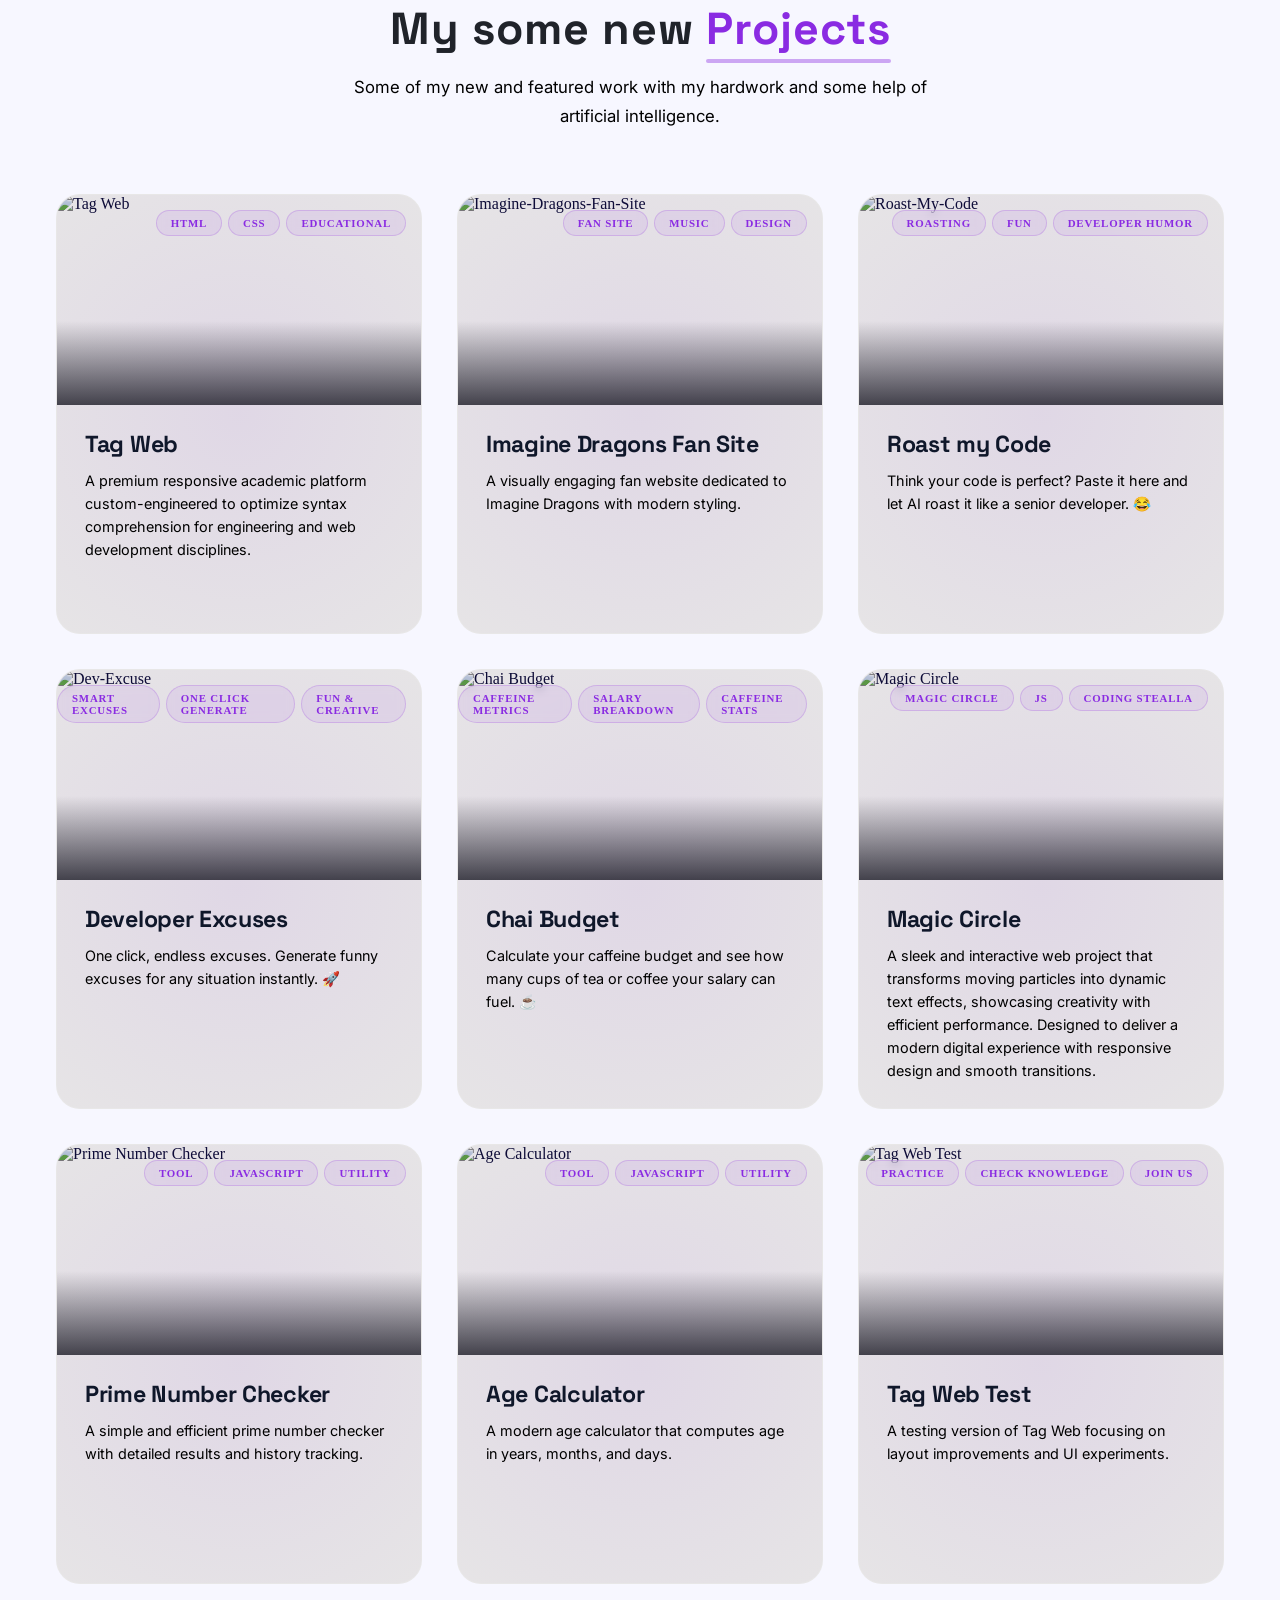
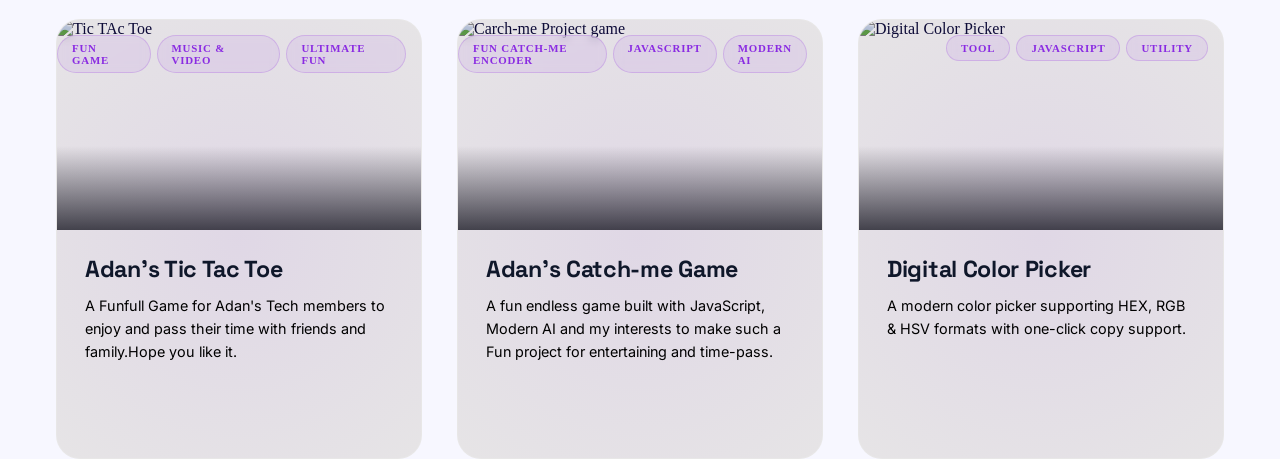
==== commit 42fc04ed: "updating to my fav look :)." ====
--- a/index.html
+++ b/index.html
@@ -1,174 +1,329 @@
-<!doctype html>
+<!DOCTYPE html>
 <html lang="en">
 
 <head>
-    <meta charset="UTF-8" />
-    <meta name="viewport" content="width=device-width, initial-scale=1.0" />
-    <link rel="stylesheet" href="/css/res.css" />
-    <link rel="icon" type="image/x-icon" href="./images/All-projects.png" />
-    <title>More Projects</title>
+  <meta charset="UTF-8" />
+  <meta name="viewport" content="width=device-width, initial-scale=1.0" />
+  <link rel="stylesheet" href="/css/res.css" />
+  <link rel="icon" type="image/x-icon" href="https://devimages.vercel.app/images/All-projects.png/" />
+  <title>More Projects</title>
 </head>
 
 <body>
-    <main class="showcase-shell">
-        <section class="showcase-panel" aria-label="Project showcase">
-            <div class="showcase-topbar">
-                <span class="eyebrow">Featured product work</span>
-                <div class="showcase-actions">
-                    <span class="pill">UI systems</span>
-                    <span class="pill">Motion ready</span>
-                </div>
-            </div>
-
-            <div class="showcase-header">
-                <div>
-                    <p class="section-kicker">Project showcase</p>
-                    <h1>Selected builds shaped for fast-moving digital teams.</h1>
-                </div>
-                <a class="ghost-link" href="#" target="_blank" rel="noreferrer">View archive</a>
-            </div>
-
-            <div class="project-grid">
-                <article class="project-card">
-                    <div class="card-media">
-                        <img src="images/All-projects.png" alt="Tag Web interface preview" />
-                    </div>
-                    <div class="card-content">
-                        <div class="card-meta">
-                            <span>Education platform</span>
-                            <span>Launch</span>
-                        </div>
-                        <h3 class="card-title">Tag Web</h3>
-                        <p class="card-description">A high-concept learning interface designed with clarity, motion, and polished product language.</p>
-                        <div class="tag-row">
-                            <span class="tag">HTML</span>
-                            <span class="tag">CSS</span>
-                            <span class="tag">Education</span>
-                        </div>
-                    </div>
-                    <div class="card-footer">
-                        <span class="micro-label">Responsive</span>
-                        <a class="card-link" href="https://tag-web.is-a.dev/" target="_blank" rel="noreferrer">Open</a>
-                    </div>
-                </article>
-
-                <article class="project-card">
-                    <div class="card-media">
-                        <img src="images/imagine-dragons.png" alt="Imagine Dragons fan site preview" />
-                    </div>
-                    <div class="card-content">
-                        <div class="card-meta">
-                            <span>Fan experience</span>
-                            <span>Identity</span>
-                        </div>
-                        <h3 class="card-title">Imagine Dragons</h3>
-                        <p class="card-description">A cinematic fan site with immersive visual rhythm and a clear editorial composition.</p>
-                        <div class="tag-row">
-                            <span class="tag">Fan site</span>
-                            <span class="tag">Music</span>
-                            <span class="tag">Design</span>
-                        </div>
-                    </div>
-                    <div class="card-footer">
-                        <span class="micro-label">Visual system</span>
-                        <a class="card-link" href="https://imagine-dragons-fansite.netlify.app/" target="_blank" rel="noreferrer">Open</a>
-                    </div>
-                </article>
-
-                <article class="project-card">
-                    <div class="card-media">
-                        <img src="images/magic-voice.png" alt="Magic Voice app preview" />
-                    </div>
-                    <div class="card-content">
-                        <div class="card-meta">
-                            <span>AI experience</span>
-                            <span>Voice</span>
-                        </div>
-                        <h3 class="card-title">Magic Voice App</h3>
-                        <p class="card-description">A sophisticated voice-driven interface pairing real-time interaction with expressive UI motion.</p>
-                        <div class="tag-row">
-                            <span class="tag">JavaScript</span>
-                            <span class="tag">AI</span>
-                            <span class="tag">API</span>
-                        </div>
-                    </div>
-                    <div class="card-footer">
-                        <span class="micro-label">Realtime</span>
-                        <a class="card-link" href="https://magic-voiice.netlify.app/" target="_blank" rel="noreferrer">Open</a>
-                    </div>
-                </article>
-
-                <article class="project-card">
-                    <div class="card-media">
-                        <img src="images/Unit-converter.png" alt="Unit converter interface preview" />
-                    </div>
-                    <div class="card-content">
-                        <div class="card-meta">
-                            <span>Utility tool</span>
-                            <span>Physics</span>
-                        </div>
-                        <h3 class="card-title">Unit Converter</h3>
-                        <p class="card-description">A streamlined utility experience that makes scientific data feel clear, tactile, and modern.</p>
-                        <div class="tag-row">
-                            <span class="tag">HTML</span>
-                            <span class="tag">CSS</span>
-                            <span class="tag">Utility</span>
-                        </div>
-                    </div>
-                    <div class="card-footer">
-                        <span class="micro-label">Precision</span>
-                        <a class="card-link" href="https://unit-pro-converter.vercel.app/" target="_blank" rel="noreferrer">Open</a>
-                    </div>
-                </article>
-
-                <article class="project-card">
-                    <div class="card-media">
-                        <img src="images/Velocity-calculator.png" alt="Velocity calculator interface preview" />
-                    </div>
-                    <div class="card-content">
-                        <div class="card-meta">
-                            <span>Engineering utility</span>
-                            <span>Calculator</span>
-                        </div>
-                        <h3 class="card-title">Velocity Calculator</h3>
-                        <p class="card-description">A purpose-built calculation experience with crisp hierarchy and a polished command-line feel.</p>
-                        <div class="tag-row">
-                            <span class="tag">Physics</span>
-                            <span class="tag">Calculator</span>
-                            <span class="tag">Design</span>
-                        </div>
-                    </div>
-                    <div class="card-footer">
-                        <span class="micro-label">Focused</span>
-                        <a class="card-link" href="https://velocity-pro-calculator.vercel.app/" target="_blank" rel="noreferrer">Open</a>
-                    </div>
-                </article>
-
-                <article class="project-card">
-                    <div class="card-media">
-                        <img src="images/circle.png" alt="Magic Circle interface preview" />
-                    </div>
-                    <div class="card-content">
-                        <div class="card-meta">
-                            <span>Interactive motion</span>
-                            <span>Canvas</span>
-                        </div>
-                        <h3 class="card-title">Magic Circle</h3>
-                        <p class="card-description">An elegant particle-driven canvas experience that brings motion, glow, and visual storytelling together.</p>
-                        <div class="tag-row">
-                            <span class="tag">JavaScript</span>
-                            <span class="tag">Animation</span>
-                            <span class="tag">Canvas</span>
-                        </div>
-                    </div>
-                    <div class="card-footer">
-                        <span class="micro-label">Ambient</span>
-                        <a class="card-link" href="https://magic-particles-animation.netlify.app/" target="_blank" rel="noreferrer">Open</a>
-                    </div>
-                </article>
-            </div>
-        </section>
-    </main>
+  <!-- Projects Section -->
+  <section id="projects">
+    <div class="container">
+      <div class="projects-header-reveal">
+        <h2 class="projects-title">
+          My some new
+          <span>Projects</span>
+        </h2>
+        <p class="section-subtitle">
+          Some of my new and featured work with my hardwork and some help of
+          artificial intelligence.
+        </p>
+      </div>
+
+      <div class="projects-grid">
+        <!-- Project 1 -->
+        <div class="projects-grid">
+          <!-- Upgraded Ultra-Modern Card 1 -->
+          <div class="project-card reveal">
+            <!-- Floating Tags Area -->
+            <div class="project-tags">
+              <span class="tag">HTML</span>
+              <span class="tag">CSS</span>
+              <span class="tag">Educational</span>
+            </div>
+
+            <div class="project-img">
+              <img src="https://devimages.vercel.app/images/tag-web.png/" alt="Tag Web" loading="lazy" />
+            </div>
+
+            <div class="project-content">
+              <h3 class="project-title">Tag Web</h3>
+              <p class="project-desc">
+                A premium responsive academic platform custom-engineered to optimize syntax
+                comprehension for engineering and web development disciplines.
+              </p>
+            </div>
+            <div class="project-links">
+              <a href="https://tag-web.is-cool.dev/" target="_blank" class="project-link demo-btn"><i
+                  class="fas fa-external-link-alt"></i> Live Demo</a>
+              <a href="https://github.com/adansuhailch/Tag-web-.git" target="_blank" class="project-link code-btn"><i
+                  class="fab fa-github"></i> Source</a>
+            </div>
+          </div>
+        </div>
+
+        <!-- Project 2: Imagine Dragons -->
+        <div class="project-card reveal">
+          <div class="project-img">
+            <img src="https://devimages.vercel.app/images/imagine-dragons.png" alt="Imagine-Dragons-Fan-Site"
+              loading="lazy" />
+          </div>
+          <div class="project-content">
+            <div class="project-tags">
+              <span class="tag">Fan Site</span>
+              <span class="tag">Music</span>
+              <span class="tag">Design</span>
+            </div>
+            <h3 class="project-title">Imagine Dragons Fan Site</h3>
+            <p class="project-desc">
+              A visually engaging fan website dedicated to Imagine Dragons
+              with modern styling.
+            </p>
+            <div class="project-links">
+              <a href="https://imagine-dragons-fansite.netlify.app/" target="_blank" class="project-link demo-btn"><i
+                  class="fas fa-external-link-alt"></i> Live Demo</a>
+              <a href="https://github.com/adansuhailch/Imagine-Dragons-fansite.git" target="_blank"
+                class="project-link code-btn"><i class="fab fa-github"></i> Code</a>
+            </div>
+          </div>
+        </div>
+        <!-- project 3 roast my code -->
+        <div class="project-card reveal">
+          <div class="project-img">
+            <img src="https://devimages.vercel.app/images/roast-my-code.png" alt="Roast-My-Code" loading="lazy" />
+          </div>
+          <div class="project-content">
+            <div class="project-tags">
+              <span class="tag">Roasting</span>
+              <span class="tag">Fun</span>
+              <span class="tag">Developer Humor</span>
+            </div>
+            <h3 class="project-title">Roast my Code</h3>
+            <p class="project-desc">
+              Think your code is perfect? Paste it here and let AI roast it like a senior developer.
+              😂
+            </p>
+            <div class="project-links">
+              <a href="https://roast-my-code-app.vercel.app/" target="_blank" class="project-link demo-btn"><i
+                  class="fas fa-external-link-alt"></i> Live Demo</a>
+              <a href="https://github.com/adansuhailch/roast-my-code.git" target="_blank"
+                class="project-link code-btn"><i class="fab fa-github"></i> Code</a>
+            </div>
+          </div>
+        </div>
+        <!-- project 4 dev excuses -->
+        <div class="project-card reveal">
+          <div class="project-img">
+            <img src="https://devimages.vercel.app/images/dev-excuses.jpg" alt="Dev-Excuse" loading="lazy" />
+          </div>
+          <div class="project-content">
+            <div class="project-tags">
+              <span class="tag">Smart Excuses</span>
+              <span class="tag">One Click Generate</span>
+              <span class="tag">Fun & Creative</span>
+            </div>
+            <h3 class="project-title">Developer Excuses</h3>
+            <p class="project-desc">
+              One click, endless excuses. Generate funny excuses for any situation instantly. 🚀
+            </p>
+            <div class="project-links">
+              <a href="https://dev-excuse.vercel.app/" target="_blank" class="project-link demo-btn"><i
+                  class="fas fa-external-link-alt"></i> Live Demo</a>
+              <a href="https://github.com/adansuhailch/dev-excuse.git" target="_blank" class="project-link code-btn"><i
+                  class="fab fa-github"></i> Code</a>
+            </div>
+          </div>
+        </div>
+        <!-- project 5 chai budget -->
+        <div class="project-card reveal">
+          <div class="project-img">
+            <img src="https://devimages.vercel.app/images/Chai-Budget.jpg" alt="Chai Budget" loading="lazy" />
+          </div>
+          <div class="project-content">
+            <div class="project-tags">
+              <span class="tag">Caffeine Metrics</span>
+              <span class="tag">Salary Breakdown</span>
+              <span class="tag">Caffeine Stats</span>
+            </div>
+            <h3 class="project-title">Chai Budget</h3>
+            <p class="project-desc">
+              Calculate your caffeine budget and see how many cups of tea or coffee your salary can
+              fuel. ☕
+            </p>
+            <div class="project-links">
+              <a href="https://chaibudget.vercel.app/" target="_blank" class="project-link demo-btn"><i
+                  class="fas fa-external-link-alt"></i> Live Demo</a>
+              <a href="https://github.com/adansuhailch/chai-budget-calculator.git" target="_blank"
+                class="project-link code-btn"><i class="fab fa-github"></i> Code</a>
+            </div>
+          </div>
+        </div>
+        <!-- Project 8 -->
+        <div class="project-card reveal">
+          <div class="project-img">
+            <img src="https://devimages.vercel.app/images/circle.png" alt="Magic Circle" />
+          </div>
+          <div class="project-content">
+            <div class="project-tags">
+              <span class="tag">Magic Circle</span>
+              <span class="tag">JS</span>
+              <span class="tag">Coding Stealla</span>
+            </div>
+            <h3 class="project-title">Magic Circle</h3>
+            <p class="project-desc">
+              A sleek and interactive web project that transforms moving
+              particles into dynamic text effects, showcasing creativity with
+              efficient performance. Designed to deliver a modern digital
+              experience with responsive design and smooth transitions.
+            </p>
+            <div class="project-links">
+              <a href="./Particle to Text Animation/index.html" target="_blank" class="project-link demo-btn"><i
+                  class="fas fa-external-link-alt "></i> Live Demo</a>
+              <a href="#" class="project-link code-btn"><i class="fab fa-github"></i> Code</a>
+            </div>
+          </div>
+        </div>
+        <!-- Project 9 -->
+        <div class="project-card reveal">
+          <div class="project-img">
+            <img src="https://devimages.vercel.app/images/Velocity-calculator.png" alt="Prime Number Checker" />
+          </div>
+          <div class="project-content">
+            <div class="project-tags">
+              <span class="tag">Tool</span>
+              <span class="tag">JavaScript</span>
+              <span class="tag">Utility</span>
+            </div>
+            <h3 class="project-title">Prime Number Checker</h3>
+            <p class="project-desc">
+              A simple and efficient prime number checker with detailed
+              results and history tracking.
+            </p>
+            <div class="project-links">
+              <a href="./Prime-NNumber/index.html" target="_blank" class="project-link demo-btn"><i
+                  class="fas fa-external-link-alt"></i> Live Demo</a>
+              <a href="#" class="project-link code-btn"><i class="fab fa-github"></i> Code</a>
+            </div>
+          </div>
+        </div>
+
+        <!-- Project 10 -->
+        <div class="project-card reveal">
+          <div class="project-img">
+            <img src="https://devimages.vercel.app/images/agecalculator.png" alt="Age Calculator" loading="lazy" />
+          </div>
+          <div class="project-content">
+            <div class="project-tags">
+              <span class="tag">Tool</span>
+              <span class="tag">JavaScript</span>
+              <span class="tag">Utility</span>
+            </div>
+            <h3 class="project-title">Age Calculator</h3>
+            <p class="project-desc">
+              A modern age calculator that computes age in years, months, and
+              days.
+            </p>
+            <div class="project-links">
+              <a href="./Agecalclator/index.html" target="_blank" class="project-link demo-btn"><i
+                  class="fas fa-external-link-alt"></i> Live Demo</a>
+              <a href="#" class="project-link code-btn"><i class="fab fa-github"></i> Code</a>
+            </div>
+          </div>
+        </div>
+
+        <!-- Project 11  -->
+        <div class="project-card reveal">
+          <div class="project-img">
+            <img src="https://devimages.vercel.app/images/tag-web-test.png" alt="Tag Web Test" />
+          </div>
+          <div class="project-content">
+            <div class="project-tags">
+              <span class="tag">Practice</span>
+              <span class="tag">check Knowledge</span>
+              <span class="tag">join us</span>
+            </div>
+            <h3 class="project-title">Tag Web Test</h3>
+            <p class="project-desc">
+              A testing version of Tag Web focusing on layout improvements and
+              UI experiments.
+            </p>
+            <div class="project-links">
+              <a href="https://flourishing-llama-b00b85.netlify.app/" target="_blank" class="project-link demo-btn"><i
+                  class="fas fa-external-link-alt"></i> Live Demo</a>
+              <a href="#" class="project-link code-btn"><i class="fab fa-github"></i> Code</a>
+            </div>
+          </div>
+        </div>
+
+        <!-- Project 12 -->
+        <div class="project-card reveal">
+          <div class="project-img">
+            <img src="https://devimages.vercel.app/images/Tic-tac.png/" alt="Tic TAc Toe" />
+          </div>
+          <div class="project-content">
+            <div class="project-tags">
+              <span class="tag">Fun Game</span>
+              <span class="tag">Music & Video</span>
+              <span class="tag">Ultimate Fun</span>
+            </div>
+            <h3 class="project-title">Adan's Tic Tac Toe</h3>
+            <p class="project-desc">
+              A Funfull Game for Adan's Tech members to enjoy and pass their
+              time with friends and family.Hope you like it.
+            </p>
+            <div class="project-links">
+              <a href="pages/Tic-Tac-toe.html" target="_blank" class="project-link demo-btn"><i
+                  class="fas fa-external-link-alt"></i> Live Demo</a>
+              <a href="#" class="project-link code-btn"><i class="fab fa-github"></i> Code</a>
+            </div>
+          </div>
+        </div>
+
+        <!-- Project 13 -->
+        <div class="project-card reveal">
+          <div class="project-img">
+            <img src="https://devimages.vercel.app/images/catchme.png" alt="Carch-me Project game" />
+          </div>
+          <div class="project-content">
+            <div class="project-tags">
+              <span class="tag">Fun Catch-me Encoder</span>
+              <span class="tag">JavaScript</span>
+              <span class="tag">Modern AI</span>
+            </div>
+            <h3 class="project-title">Adan's Catch-me Game</h3>
+            <p class="project-desc">
+              A fun endless game built with JavaScript, Modern AI and my
+              interests to make such a Fun project for entertaining and
+              time-pass.
+            </p>
+            <div class="project-links">
+              <a href="https://devimages.vercel.app/images/catchme.png/" target="_blank"
+                class="project-link demo-btn"><i class="fas fa-external-link-alt"></i> Live Demo</a>
+              <a href="#" class="project-link code-btn"><i class="fab fa-github"></i> Code</a>
+            </div>
+          </div>
+        </div>
+
+        <!-- Project 14 -->
+        <div class="project-card reveal">
+          <div class="project-img">
+            <img src="https://devimages.vercel.app/images/color-piker.png/" alt="Digital Color Picker" />
+          </div>
+          <div class="project-content">
+            <div class="project-tags">
+              <span class="tag">Tool</span>
+              <span class="tag">JavaScript</span>
+              <span class="tag">Utility</span>
+            </div>
+            <h3 class="project-title">Digital Color Picker</h3>
+            <p class="project-desc">
+              A modern color picker supporting HEX, RGB & HSV formats with
+              one-click copy support.
+            </p>
+            <div class="project-links">
+              <a href="./pages/colour-piker.html" target="_blank" class="project-link demo-btn"><i
+                  class="fas fa-external-link-alt"></i> Live Demo</a>
+              <a href="#" class="project-link code-btn"><i class="fab fa-github"></i> Code</a>
+            </div>
+          </div>
+        </div>
+      </div>
+    </div>
+  </section>
 </body>
 
 </html>
--- a/css/res.css
+++ b/css/res.css
@@ -1,301 +1,335 @@
+@import url(https://fonts.googleapis.com/css?family=Space+Grotesk:300,regular,500,600,700);
+@import url(https://fonts.googleapis.com/css?family=Inter:100,200,300,regular,500,600,700,800,900,100italic,200italic,300italic,italic,500italic,600italic,700italic,800italic,900italic);
+
+*,
+*::before,
+*::after {
+  box-sizing: border-box;
+}
+
+
 :root {
-    --bg: #050814;
-    --bg-elevated: rgba(13, 19, 38, 0.86);
-    --bg-strong: #0d1326;
-    --border: rgba(255, 255, 255, 0.08);
-    --border-strong: rgba(255, 255, 255, 0.14);
-    --text-primary: #f5f7ff;
-    --text-secondary: #8c95b3;
-    --muted: #69708d;
-    --accent-cyan: #00ffaa;
-    --accent-indigo: #6366f1;
-    --shadow-card: 0 20px 60px rgba(2, 6, 23, 0.45), inset 0 1px 0 rgba(255, 255, 255, 0.04);
-    --shadow-hover: 0 28px 80px rgba(99, 102, 241, 0.2), 0 0 0 1px rgba(255, 255, 255, 0.06), 0 0 70px rgba(0, 255, 170, 0.16);
-}
+  --neon-purple: #8a2be2;
+  --neon-glow: rgba(138, 43, 226, 0.4);
+  --card-bg-dark: rgba(13, 13, 24, 0.75);
+  --card-border-dark: rgba(255, 255, 255, 0.05);
+}
+
+
 
 * {
-    box-sizing: border-box;
-    margin: 0;
-    padding: 0;
-}
-
+  margin: 0;
+  padding: 0;
+  box-sizing: border-box;
+}
+
+html {
+  scroll-behavior: smooth;
+}
+
+
+
+h1,
+h2,
+h3 {
+  font-family: "Space Grotesk", sans-serif;
+}
+
+
+p {
+  font-family: "Inter", sans-serif;
+}
+
+html,
 body {
-    min-height: 100vh;
-    font-family: Inter, "Segoe UI", Roboto, Arial, sans-serif;
-    color: var(--text-primary);
-    background:
-        radial-gradient(circle at top left, rgba(99, 102, 241, 0.2), transparent 28%),
-        radial-gradient(circle at bottom right, rgba(0, 255, 170, 0.15), transparent 24%),
-        var(--bg);
-    padding: 40px 20px;
-}
-
-img {
-    display: block;
-    width: 100%;
-}
-
-.showcase-shell {
-    max-width: 1280px;
-    margin: 0 auto;
-}
-
-.showcase-panel {
-    position: relative;
-    padding: 32px;
-    border-radius: 30px;
-    border: 1px solid var(--border);
-    background: linear-gradient(135deg, rgba(13, 19, 38, 0.92), rgba(5, 8, 20, 0.92));
-    backdrop-filter: blur(24px);
-    box-shadow: var(--shadow-card);
-    overflow: hidden;
-}
-
-.showcase-panel::before {
-    content: "";
-    position: absolute;
-    inset: 0;
-    background: linear-gradient(120deg, rgba(255, 255, 255, 0.04), transparent 26%, rgba(255, 255, 255, 0.02));
-    pointer-events: none;
-}
-
-.showcase-topbar,
-.showcase-header,
-.card-footer {
-    position: relative;
-    z-index: 1;
-}
-
-.showcase-topbar {
-    display: flex;
-    justify-content: space-between;
-    align-items: center;
-    gap: 16px;
-    margin-bottom: 24px;
-}
-
-.eyebrow,
-.section-kicker,
-.micro-label {
-    letter-spacing: 0.28em;
-    text-transform: uppercase;
-    font-size: 0.72rem;
-    font-weight: 600;
-}
-
-.eyebrow {
-    color: var(--accent-cyan);
-}
-
-.showcase-actions {
-    display: flex;
-    gap: 10px;
-    flex-wrap: wrap;
-}
-
-.pill {
-    padding: 8px 12px;
-    border-radius: 999px;
-    border: 1px solid rgba(255, 255, 255, 0.08);
-    background: rgba(255, 255, 255, 0.04);
-    color: var(--text-secondary);
-    font-size: 0.78rem;
-}
-
-.showcase-header {
-    display: flex;
-    justify-content: space-between;
-    align-items: end;
-    gap: 24px;
-    margin-bottom: 28px;
-}
-
-.section-kicker {
-    color: var(--accent-indigo);
-    margin-bottom: 12px;
-}
-
-.showcase-header h1 {
-    max-width: 720px;
-    font-size: clamp(1.7rem, 1.2rem + 1.6vw, 2.8rem);
-    line-height: 1.08;
-    letter-spacing: -0.03em;
-}
-
-.ghost-link {
-    color: var(--text-primary);
-    text-decoration: none;
-    padding: 10px 14px;
-    border-radius: 999px;
-    border: 1px solid var(--border-strong);
-    background: rgba(255, 255, 255, 0.04);
-    transition: transform 0.3s cubic-bezier(0.16, 1, 0.3, 1), border-color 0.3s, box-shadow 0.3s;
-}
-
-.ghost-link:hover {
-    transform: translateY(-2px);
-    border-color: rgba(0, 255, 170, 0.35);
-    box-shadow: 0 0 24px rgba(0, 255, 170, 0.16);
-}
-
-.project-grid {
-    display: grid;
-    grid-template-columns: repeat(3, minmax(0, 1fr));
-    gap: 20px;
-}
-
+  margin: 0;
+  padding: 0;
+  box-sizing: border-box;
+  width: 100%;
+  overflow-x: clip;
+  /* better than hidden */
+}
+
+.projects-header-reveal {
+  text-align: center;
+  margin-bottom: 4rem;
+}
+
+.projects-title {
+  font-size: 2.8rem;
+  font-weight: 800;
+  color: #fff;
+  letter-spacing: 1px;
+}
+
+.projects-title span {
+  color: blueviolet;
+  position: relative;
+}
+
+.projects-title span::after {
+  content: "";
+  position: absolute;
+  left: 0;
+  bottom: -6px;
+  width: 100%;
+  height: 4px;
+  background: blueviolet;
+  border-radius: 10px;
+  opacity: 0.4;
+}
+
+.section-subtitle {
+  max-width: 600px;
+  margin: 1rem auto 0;
+  font-size: 1.05rem;
+  color: #bdbdbd;
+  line-height: 1.7;
+}
+
+.projects-grid {
+  display: grid;
+  grid-template-columns: repeat(auto-fill, minmax(340px, 1fr));
+  gap: 35px;
+}
+
+/* Futuristic Frameless Card Base */
 .project-card {
-    position: relative;
-    display: flex;
-    flex-direction: column;
-    gap: 16px;
-    padding: 16px;
-    border-radius: 22px;
-    border: 1px solid var(--border);
-    background: linear-gradient(145deg, rgba(13, 19, 38, 0.9), rgba(9, 13, 27, 0.84));
-    backdrop-filter: blur(16px);
-    box-shadow: var(--shadow-card);
-    transition: transform 0.3s cubic-bezier(0.16, 1, 0.3, 1), border-color 0.3s, box-shadow 0.3s;
-    min-height: 100%;
-    overflow: hidden;
-}
-
+  position: relative;
+  background: var(--card-bg-dark);
+  border-radius: 24px;
+  border: 1px solid var(--card-border-dark);
+  overflow: hidden;
+  backdrop-filter: blur(20px);
+  -webkit-backdrop-filter: blur(20px);
+  display: flex;
+  flex-direction: column;
+  height: 440px;
+  /* Uniform Fixed Height for Layout Consistency */
+  transition: transform 0.5s cubic-bezier(0.25, 1, 0.5, 1),
+    border-color 0.5s ease,
+    box-shadow 0.5s ease;
+}
+
+/* Cyber Shadow & Subtle Lifting */
+.project-card:hover {
+  transform: translateY(-12px) scale(1.02);
+  border-color: rgba(138, 43, 226, 0.5);
+  box-shadow: 0 30px 60px rgba(0, 0, 0, 0.6),
+    0 0 40px rgba(138, 43, 226, 0.25);
+}
+
+/* Ambient Inner Light Glow */
 .project-card::before {
-    content: "";
-    position: absolute;
-    inset: -1px;
-    background: linear-gradient(135deg, rgba(0, 255, 170, 0.14), transparent 30%, rgba(99, 102, 241, 0.14));
-    opacity: 0;
-    transition: opacity 0.3s cubic-bezier(0.16, 1, 0.3, 1);
-    pointer-events: none;
-}
-
-.project-card:hover {
-    transform: translateY(-8px) scale(1.01);
-    border-color: rgba(255, 255, 255, 0.16);
-    box-shadow: var(--shadow-hover);
-}
-
-.project-card:hover::before {
-    opacity: 1;
-}
-
-.project-card:hover .card-media img {
-    transform: scale(1.04);
-}
-
-.card-media {
-    position: relative;
-    overflow: hidden;
-    border-radius: 16px;
-    border: 1px solid rgba(255, 255, 255, 0.08);
-    aspect-ratio: 16 / 10;
-    background: rgba(255, 255, 255, 0.03);
-}
-
-.card-media img {
-    height: 100%;
-    object-fit: cover;
-    transition: transform 0.35s cubic-bezier(0.16, 1, 0.3, 1);
-}
-
-.card-content {
-    display: flex;
-    flex-direction: column;
-    gap: 10px;
-    flex: 1;
-}
-
-.card-meta {
-    display: flex;
-    justify-content: space-between;
-    gap: 10px;
-    color: var(--text-secondary);
-    font-size: 0.74rem;
-    letter-spacing: 0.2em;
-    text-transform: uppercase;
-}
-
-.card-title {
-    font-size: clamp(1.1rem, 1rem + 0.3vw, 1.35rem);
-    font-weight: 700;
-    letter-spacing: -0.015em;
-}
-
-.card-description {
-    font-size: clamp(0.92rem, 0.88rem + 0.14vw, 1rem);
-    color: var(--text-secondary);
-    line-height: 1.7;
-}
-
-.tag-row {
-    display: flex;
-    flex-wrap: wrap;
-    gap: 8px;
-    margin-top: 2px;
+  content: '';
+  position: absolute;
+  top: 0;
+  left: 0;
+  width: 100%;
+  height: 100%;
+  background: radial-gradient(800px circle at var(--mouse-x, 50%) var(--mouse-y, 50%), rgba(138, 43, 226, 0.08), transparent 40%);
+  z-index: 1;
+  pointer-events: none;
+}
+
+/* Cinematic Image Wrapper */
+.project-img {
+  position: relative;
+  height: 210px;
+  width: 100%;
+  overflow: hidden;
+}
+
+.project-img::after {
+  content: '';
+  position: absolute;
+  bottom: 0;
+  left: 0;
+  width: 100%;
+  height: 40%;
+  background: linear-gradient(to top, var(--card-bg-dark), transparent);
+  z-index: 2;
+}
+
+.project-img img {
+  width: 100%;
+  height: 100%;
+  object-fit: cover;
+  filter: grayscale(20%) brightness(90%);
+  transition: transform 0.7s cubic-bezier(0.25, 1, 0.5, 1), filter 0.5s ease;
+}
+
+.project-card:hover .project-img img {
+  transform: scale(1.05);
+  filter: grayscale(0%) brightness(100%);
+}
+
+/* Absolute Corner Floating Tags */
+.project-tags {
+  position: absolute;
+  top: 15px;
+  right: 15px;
+  display: flex;
+  gap: 6px;
+  z-index: 10;
 }
 
 .tag {
-    padding: 7px 10px;
-    border-radius: 999px;
-    border: 1px solid rgba(255, 255, 255, 0.07);
-    background: rgba(255, 255, 255, 0.04);
-    color: var(--text-secondary);
-    font-size: 0.76rem;
-}
-
-.card-footer {
-    display: flex;
-    justify-content: space-between;
-    align-items: center;
-    gap: 12px;
-    padding-top: 12px;
-    border-top: 1px solid rgba(255, 255, 255, 0.06);
-    margin-top: auto;
-}
-
-.micro-label {
-    color: var(--muted);
-}
-
-.card-link {
-    color: var(--text-primary);
-    text-decoration: none;
-    padding: 9px 12px;
-    border-radius: 999px;
-    border: 1px solid var(--border-strong);
-    background: rgba(255, 255, 255, 0.04);
-    transition: background 0.25s ease, color 0.25s ease, box-shadow 0.25s ease;
-}
-
-.card-link:hover {
-    background: linear-gradient(90deg, rgba(0, 255, 170, 0.14), rgba(99, 102, 241, 0.14));
-    color: var(--accent-cyan);
-    box-shadow: 0 0 24px rgba(0, 255, 170, 0.16);
-}
-
-@media (max-width: 1024px) {
-    .project-grid {
-        grid-template-columns: repeat(2, minmax(0, 1fr));
-    }
-}
-
-@media (max-width: 720px) {
-    body {
-        padding: 20px 14px;
-    }
-
-    .showcase-panel {
-        padding: 20px;
-    }
-
-    .showcase-topbar,
-    .showcase-header {
-        flex-direction: column;
-        align-items: flex-start;
-    }
-
-    .project-grid {
-        grid-template-columns: 1fr;
-    }
-}
+  font-size: 0.68rem;
+  font-weight: 700;
+  padding: 6px 14px;
+  border-radius: 30px;
+  background: rgba(139, 139, 168, 0.8);
+  color: #fff;
+  border: 1px solid rgba(178, 143, 211, 0.4);
+  backdrop-filter: blur(5px);
+  letter-spacing: 0.8px;
+  text-transform: uppercase;
+}
+
+/* Card Typography & Inner Content */
+.project-content {
+  padding: 24px 28px;
+  text-align: left;
+  display: flex;
+  flex-direction: column;
+  flex-grow: 1;
+  z-index: 3;
+}
+
+.project-title {
+  font-size: 1.45rem;
+  color: #ffffff;
+  font-weight: 800;
+  margin-bottom: 10px;
+  letter-spacing: -0.3px;
+  transition: color 0.3s ease;
+}
+
+
+.project-desc {
+  font-size: 0.9rem;
+  color: #94a3b8;
+  line-height: 1.6;
+  margin-bottom: 0;
+  display: -webkit-box;
+  /* Automatically cuts extra lines elegantly */
+  -webkit-box-orient: vertical;
+  overflow: hidden;
+}
+
+/* Hidden Interactive Action Dock */
+.project-links {
+  position: absolute;
+  bottom: 0;
+  left: 0;
+  width: 100%;
+  display: flex;
+  border-top: 1px solid rgba(255, 255, 255, 0.05);
+  transform: translateY(100%);
+  /* Hides off-screen initially */
+  transition: transform 0.4s cubic-bezier(0.25, 1, 0.5, 1);
+  z-index: 5;
+}
+
+.project-card:hover .project-links {
+  transform: translateY(0);
+  /* Slides up perfectly on hover */
+}
+
+.project-link {
+  width: 50%;
+  padding: 16px;
+  font-size: 0.85rem;
+  font-weight: 700;
+  text-align: center;
+  text-decoration: none;
+  display: inline-flex;
+  align-items: center;
+  justify-content: center;
+  gap: 8px;
+  letter-spacing: 0.5px;
+  transition: all 0.3s ease;
+}
+
+.project-link.demo-btn {
+  background: var(--neon-purple);
+  color: #ffffff !important;
+}
+
+.project-link.demo-btn:hover {
+  background: #9d3bf5;
+}
+
+.project-link.code-btn {
+  background: rgba(255, 255, 255, 0.03);
+  color: #e2e8f0 !important;
+  backdrop-filter: blur(10px);
+}
+
+.project-link.code-btn:hover {
+  background: rgba(255, 255, 255, 0.08);
+  color: #fff !important;
+}
+
+
+body:not(.darkmode) .project-title {
+  color: #0f172a;
+  /* Dark charcoal color header ke liye */
+}
+
+body:not(.darkmode) .project-desc {
+  color: black;
+}
+
+body:not(.darkmode) .tag {
+  background: rgba(138, 43, 226, 0.08);
+  color: var(--neon-purple, blueviolet);
+  border-color: rgba(138, 43, 226, 0.2);
+}
+
+body:not(.darkmode) .project-link.code-btn {
+  background: #24292E;
+  color: #b2c4d8 !important;
+  border-color: rgba(0, 0, 0, 0.08);
+}
+
+
+/* Include in my project */
+.container {
+  width: 100%;
+  max-width: 1200px;
+  margin: 0 auto;
+  padding: 0 1rem;
+}
+
+/* light mode */
+:root {
+  --bg: #f2f2f5;
+  --card-bg: #ffffff;
+  --text: #20232a;
+  --text-muted: #6b7280;
+  --primary: #7c3aed;
+  --border: #d6d6e0;
+  --footer: #2c3e50;
+}
+
+body:not(.darkmode) {
+  background: #f7f7ff;
+  color: var(--text);
+}
+
+body:not(.darkmode) p {
+  color: black;
+}
+
+
+body:not(.darkmode) .project-card {
+  background: #e7e6e6;
+  color: #0b0b45;
+}
+
+/* projects */
+body:not(.darkmode) .projects-header-reveal h2 {
+  color: var(--text);
+}
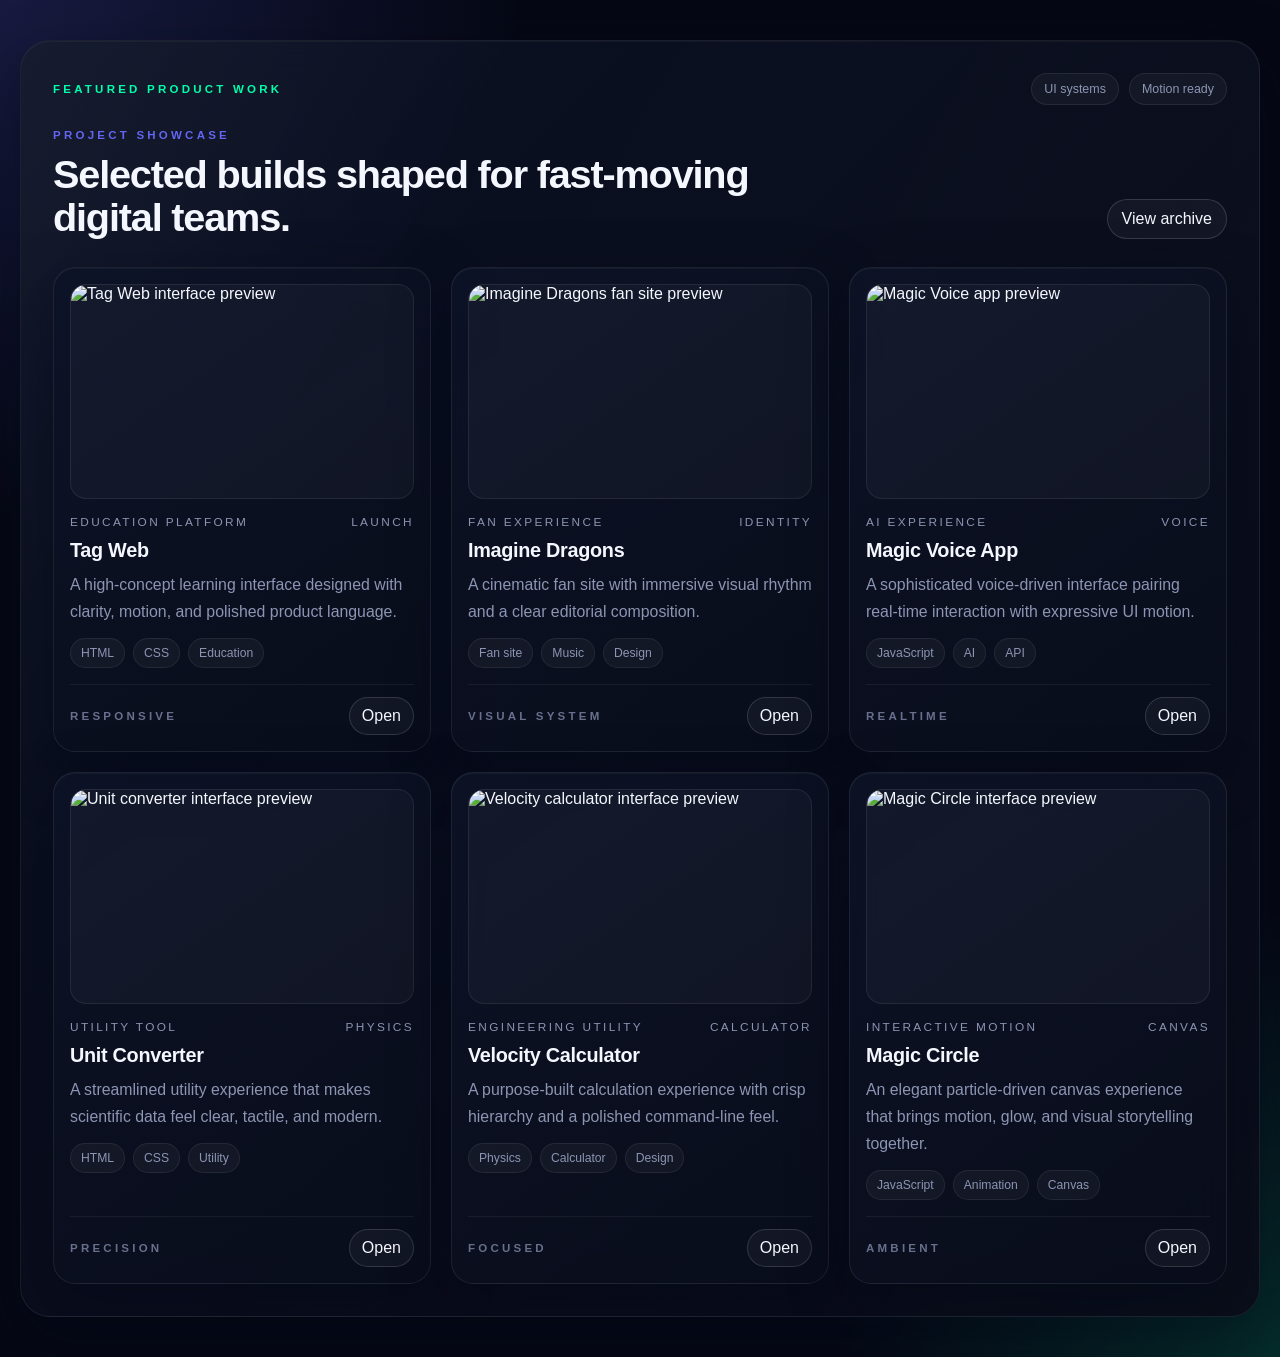
==== commit a1cb1db3: "Merge branch 'main' into old-folders-backup" ====
--- a/index.html
+++ b/index.html
@@ -2,328 +2,173 @@
 <html lang="en">
 
 <head>
-  <meta charset="UTF-8" />
-  <meta name="viewport" content="width=device-width, initial-scale=1.0" />
-  <link rel="stylesheet" href="/css/res.css" />
-  <link rel="icon" type="image/x-icon" href="https://devimages.vercel.app/images/All-projects.png/" />
-  <title>More Projects</title>
+    <meta charset="UTF-8" />
+    <meta name="viewport" content="width=device-width, initial-scale=1.0" />
+    <link rel="stylesheet" href="/css/res.css" />
+    <link rel="icon" type="image/x-icon" href="./images/All-projects.png" />
+    <title>More Projects</title>
 </head>
 
 <body>
-  <!-- Projects Section -->
-  <section id="projects">
-    <div class="container">
-      <div class="projects-header-reveal">
-        <h2 class="projects-title">
-          My some new
-          <span>Projects</span>
-        </h2>
-        <p class="section-subtitle">
-          Some of my new and featured work with my hardwork and some help of
-          artificial intelligence.
-        </p>
-      </div>
-
-      <div class="projects-grid">
-        <!-- Project 1 -->
-        <div class="projects-grid">
-          <!-- Upgraded Ultra-Modern Card 1 -->
-          <div class="project-card reveal">
-            <!-- Floating Tags Area -->
-            <div class="project-tags">
-              <span class="tag">HTML</span>
-              <span class="tag">CSS</span>
-              <span class="tag">Educational</span>
+    <main class="showcase-shell">
+        <section class="showcase-panel" aria-label="Project showcase">
+            <div class="showcase-topbar">
+                <span class="eyebrow">Featured product work</span>
+                <div class="showcase-actions">
+                    <span class="pill">UI systems</span>
+                    <span class="pill">Motion ready</span>
+                </div>
             </div>
 
-            <div class="project-img">
-              <img src="https://devimages.vercel.app/images/tag-web.png/" alt="Tag Web" loading="lazy" />
+            <div class="showcase-header">
+                <div>
+                    <p class="section-kicker">Project showcase</p>
+                    <h1>Selected builds shaped for fast-moving digital teams.</h1>
+                </div>
+                <a class="ghost-link" href="#" target="_blank" rel="noreferrer">View archive</a>
             </div>
 
-            <div class="project-content">
-              <h3 class="project-title">Tag Web</h3>
-              <p class="project-desc">
-                A premium responsive academic platform custom-engineered to optimize syntax
-                comprehension for engineering and web development disciplines.
-              </p>
+            <div class="project-grid">
+                <article class="project-card">
+                    <div class="card-media">
+                        <img src="images/All-projects.png" alt="Tag Web interface preview" />
+                    </div>
+                    <div class="card-content">
+                        <div class="card-meta">
+                            <span>Education platform</span>
+                            <span>Launch</span>
+                        </div>
+                        <h3 class="card-title">Tag Web</h3>
+                        <p class="card-description">A high-concept learning interface designed with clarity, motion, and polished product language.</p>
+                        <div class="tag-row">
+                            <span class="tag">HTML</span>
+                            <span class="tag">CSS</span>
+                            <span class="tag">Education</span>
+                        </div>
+                    </div>
+                    <div class="card-footer">
+                        <span class="micro-label">Responsive</span>
+                        <a class="card-link" href="https://tag-web.is-a.dev/" target="_blank" rel="noreferrer">Open</a>
+                    </div>
+                </article>
+
+                <article class="project-card">
+                    <div class="card-media">
+                        <img src="images/imagine-dragons.png" alt="Imagine Dragons fan site preview" />
+                    </div>
+                    <div class="card-content">
+                        <div class="card-meta">
+                            <span>Fan experience</span>
+                            <span>Identity</span>
+                        </div>
+                        <h3 class="card-title">Imagine Dragons</h3>
+                        <p class="card-description">A cinematic fan site with immersive visual rhythm and a clear editorial composition.</p>
+                        <div class="tag-row">
+                            <span class="tag">Fan site</span>
+                            <span class="tag">Music</span>
+                            <span class="tag">Design</span>
+                        </div>
+                    </div>
+                    <div class="card-footer">
+                        <span class="micro-label">Visual system</span>
+                        <a class="card-link" href="https://imagine-dragons-fansite.netlify.app/" target="_blank" rel="noreferrer">Open</a>
+                    </div>
+                </article>
+
+                <article class="project-card">
+                    <div class="card-media">
+                        <img src="images/magic-voice.png" alt="Magic Voice app preview" />
+                    </div>
+                    <div class="card-content">
+                        <div class="card-meta">
+                            <span>AI experience</span>
+                            <span>Voice</span>
+                        </div>
+                        <h3 class="card-title">Magic Voice App</h3>
+                        <p class="card-description">A sophisticated voice-driven interface pairing real-time interaction with expressive UI motion.</p>
+                        <div class="tag-row">
+                            <span class="tag">JavaScript</span>
+                            <span class="tag">AI</span>
+                            <span class="tag">API</span>
+                        </div>
+                    </div>
+                    <div class="card-footer">
+                        <span class="micro-label">Realtime</span>
+                        <a class="card-link" href="https://magic-voiice.netlify.app/" target="_blank" rel="noreferrer">Open</a>
+                    </div>
+                </article>
+
+                <article class="project-card">
+                    <div class="card-media">
+                        <img src="images/Unit-converter.png" alt="Unit converter interface preview" />
+                    </div>
+                    <div class="card-content">
+                        <div class="card-meta">
+                            <span>Utility tool</span>
+                            <span>Physics</span>
+                        </div>
+                        <h3 class="card-title">Unit Converter</h3>
+                        <p class="card-description">A streamlined utility experience that makes scientific data feel clear, tactile, and modern.</p>
+                        <div class="tag-row">
+                            <span class="tag">HTML</span>
+                            <span class="tag">CSS</span>
+                            <span class="tag">Utility</span>
+                        </div>
+                    </div>
+                    <div class="card-footer">
+                        <span class="micro-label">Precision</span>
+                        <a class="card-link" href="https://unit-pro-converter.vercel.app/" target="_blank" rel="noreferrer">Open</a>
+                    </div>
+                </article>
+
+                <article class="project-card">
+                    <div class="card-media">
+                        <img src="images/Velocity-calculator.png" alt="Velocity calculator interface preview" />
+                    </div>
+                    <div class="card-content">
+                        <div class="card-meta">
+                            <span>Engineering utility</span>
+                            <span>Calculator</span>
+                        </div>
+                        <h3 class="card-title">Velocity Calculator</h3>
+                        <p class="card-description">A purpose-built calculation experience with crisp hierarchy and a polished command-line feel.</p>
+                        <div class="tag-row">
+                            <span class="tag">Physics</span>
+                            <span class="tag">Calculator</span>
+                            <span class="tag">Design</span>
+                        </div>
+                    </div>
+                    <div class="card-footer">
+                        <span class="micro-label">Focused</span>
+                        <a class="card-link" href="https://velocity-pro-calculator.vercel.app/" target="_blank" rel="noreferrer">Open</a>
+                    </div>
+                </article>
+
+                <article class="project-card">
+                    <div class="card-media">
+                        <img src="images/circle.png" alt="Magic Circle interface preview" />
+                    </div>
+                    <div class="card-content">
+                        <div class="card-meta">
+                            <span>Interactive motion</span>
+                            <span>Canvas</span>
+                        </div>
+                        <h3 class="card-title">Magic Circle</h3>
+                        <p class="card-description">An elegant particle-driven canvas experience that brings motion, glow, and visual storytelling together.</p>
+                        <div class="tag-row">
+                            <span class="tag">JavaScript</span>
+                            <span class="tag">Animation</span>
+                            <span class="tag">Canvas</span>
+                        </div>
+                    </div>
+                    <div class="card-footer">
+                        <span class="micro-label">Ambient</span>
+                        <a class="card-link" href="https://magic-particles-animation.netlify.app/" target="_blank" rel="noreferrer">Open</a>
+                    </div>
+                </article>
             </div>
-            <div class="project-links">
-              <a href="https://tag-web.is-cool.dev/" target="_blank" class="project-link demo-btn"><i
-                  class="fas fa-external-link-alt"></i> Live Demo</a>
-              <a href="https://github.com/adansuhailch/Tag-web-.git" target="_blank" class="project-link code-btn"><i
-                  class="fab fa-github"></i> Source</a>
-            </div>
-          </div>
-        </div>
-
-        <!-- Project 2: Imagine Dragons -->
-        <div class="project-card reveal">
-          <div class="project-img">
-            <img src="https://devimages.vercel.app/images/imagine-dragons.png" alt="Imagine-Dragons-Fan-Site"
-              loading="lazy" />
-          </div>
-          <div class="project-content">
-            <div class="project-tags">
-              <span class="tag">Fan Site</span>
-              <span class="tag">Music</span>
-              <span class="tag">Design</span>
-            </div>
-            <h3 class="project-title">Imagine Dragons Fan Site</h3>
-            <p class="project-desc">
-              A visually engaging fan website dedicated to Imagine Dragons
-              with modern styling.
-            </p>
-            <div class="project-links">
-              <a href="https://imagine-dragons-fansite.netlify.app/" target="_blank" class="project-link demo-btn"><i
-                  class="fas fa-external-link-alt"></i> Live Demo</a>
-              <a href="https://github.com/adansuhailch/Imagine-Dragons-fansite.git" target="_blank"
-                class="project-link code-btn"><i class="fab fa-github"></i> Code</a>
-            </div>
-          </div>
-        </div>
-        <!-- project 3 roast my code -->
-        <div class="project-card reveal">
-          <div class="project-img">
-            <img src="https://devimages.vercel.app/images/roast-my-code.png" alt="Roast-My-Code" loading="lazy" />
-          </div>
-          <div class="project-content">
-            <div class="project-tags">
-              <span class="tag">Roasting</span>
-              <span class="tag">Fun</span>
-              <span class="tag">Developer Humor</span>
-            </div>
-            <h3 class="project-title">Roast my Code</h3>
-            <p class="project-desc">
-              Think your code is perfect? Paste it here and let AI roast it like a senior developer.
-              😂
-            </p>
-            <div class="project-links">
-              <a href="https://roast-my-code-app.vercel.app/" target="_blank" class="project-link demo-btn"><i
-                  class="fas fa-external-link-alt"></i> Live Demo</a>
-              <a href="https://github.com/adansuhailch/roast-my-code.git" target="_blank"
-                class="project-link code-btn"><i class="fab fa-github"></i> Code</a>
-            </div>
-          </div>
-        </div>
-        <!-- project 4 dev excuses -->
-        <div class="project-card reveal">
-          <div class="project-img">
-            <img src="https://devimages.vercel.app/images/dev-excuses.jpg" alt="Dev-Excuse" loading="lazy" />
-          </div>
-          <div class="project-content">
-            <div class="project-tags">
-              <span class="tag">Smart Excuses</span>
-              <span class="tag">One Click Generate</span>
-              <span class="tag">Fun & Creative</span>
-            </div>
-            <h3 class="project-title">Developer Excuses</h3>
-            <p class="project-desc">
-              One click, endless excuses. Generate funny excuses for any situation instantly. 🚀
-            </p>
-            <div class="project-links">
-              <a href="https://dev-excuse.vercel.app/" target="_blank" class="project-link demo-btn"><i
-                  class="fas fa-external-link-alt"></i> Live Demo</a>
-              <a href="https://github.com/adansuhailch/dev-excuse.git" target="_blank" class="project-link code-btn"><i
-                  class="fab fa-github"></i> Code</a>
-            </div>
-          </div>
-        </div>
-        <!-- project 5 chai budget -->
-        <div class="project-card reveal">
-          <div class="project-img">
-            <img src="https://devimages.vercel.app/images/Chai-Budget.jpg" alt="Chai Budget" loading="lazy" />
-          </div>
-          <div class="project-content">
-            <div class="project-tags">
-              <span class="tag">Caffeine Metrics</span>
-              <span class="tag">Salary Breakdown</span>
-              <span class="tag">Caffeine Stats</span>
-            </div>
-            <h3 class="project-title">Chai Budget</h3>
-            <p class="project-desc">
-              Calculate your caffeine budget and see how many cups of tea or coffee your salary can
-              fuel. ☕
-            </p>
-            <div class="project-links">
-              <a href="https://chaibudget.vercel.app/" target="_blank" class="project-link demo-btn"><i
-                  class="fas fa-external-link-alt"></i> Live Demo</a>
-              <a href="https://github.com/adansuhailch/chai-budget-calculator.git" target="_blank"
-                class="project-link code-btn"><i class="fab fa-github"></i> Code</a>
-            </div>
-          </div>
-        </div>
-        <!-- Project 8 -->
-        <div class="project-card reveal">
-          <div class="project-img">
-            <img src="https://devimages.vercel.app/images/circle.png" alt="Magic Circle" />
-          </div>
-          <div class="project-content">
-            <div class="project-tags">
-              <span class="tag">Magic Circle</span>
-              <span class="tag">JS</span>
-              <span class="tag">Coding Stealla</span>
-            </div>
-            <h3 class="project-title">Magic Circle</h3>
-            <p class="project-desc">
-              A sleek and interactive web project that transforms moving
-              particles into dynamic text effects, showcasing creativity with
-              efficient performance. Designed to deliver a modern digital
-              experience with responsive design and smooth transitions.
-            </p>
-            <div class="project-links">
-              <a href="./Particle to Text Animation/index.html" target="_blank" class="project-link demo-btn"><i
-                  class="fas fa-external-link-alt "></i> Live Demo</a>
-              <a href="#" class="project-link code-btn"><i class="fab fa-github"></i> Code</a>
-            </div>
-          </div>
-        </div>
-        <!-- Project 9 -->
-        <div class="project-card reveal">
-          <div class="project-img">
-            <img src="https://devimages.vercel.app/images/Velocity-calculator.png" alt="Prime Number Checker" />
-          </div>
-          <div class="project-content">
-            <div class="project-tags">
-              <span class="tag">Tool</span>
-              <span class="tag">JavaScript</span>
-              <span class="tag">Utility</span>
-            </div>
-            <h3 class="project-title">Prime Number Checker</h3>
-            <p class="project-desc">
-              A simple and efficient prime number checker with detailed
-              results and history tracking.
-            </p>
-            <div class="project-links">
-              <a href="./Prime-NNumber/index.html" target="_blank" class="project-link demo-btn"><i
-                  class="fas fa-external-link-alt"></i> Live Demo</a>
-              <a href="#" class="project-link code-btn"><i class="fab fa-github"></i> Code</a>
-            </div>
-          </div>
-        </div>
-
-        <!-- Project 10 -->
-        <div class="project-card reveal">
-          <div class="project-img">
-            <img src="https://devimages.vercel.app/images/agecalculator.png" alt="Age Calculator" loading="lazy" />
-          </div>
-          <div class="project-content">
-            <div class="project-tags">
-              <span class="tag">Tool</span>
-              <span class="tag">JavaScript</span>
-              <span class="tag">Utility</span>
-            </div>
-            <h3 class="project-title">Age Calculator</h3>
-            <p class="project-desc">
-              A modern age calculator that computes age in years, months, and
-              days.
-            </p>
-            <div class="project-links">
-              <a href="./Agecalclator/index.html" target="_blank" class="project-link demo-btn"><i
-                  class="fas fa-external-link-alt"></i> Live Demo</a>
-              <a href="#" class="project-link code-btn"><i class="fab fa-github"></i> Code</a>
-            </div>
-          </div>
-        </div>
-
-        <!-- Project 11  -->
-        <div class="project-card reveal">
-          <div class="project-img">
-            <img src="https://devimages.vercel.app/images/tag-web-test.png" alt="Tag Web Test" />
-          </div>
-          <div class="project-content">
-            <div class="project-tags">
-              <span class="tag">Practice</span>
-              <span class="tag">check Knowledge</span>
-              <span class="tag">join us</span>
-            </div>
-            <h3 class="project-title">Tag Web Test</h3>
-            <p class="project-desc">
-              A testing version of Tag Web focusing on layout improvements and
-              UI experiments.
-            </p>
-            <div class="project-links">
-              <a href="https://flourishing-llama-b00b85.netlify.app/" target="_blank" class="project-link demo-btn"><i
-                  class="fas fa-external-link-alt"></i> Live Demo</a>
-              <a href="#" class="project-link code-btn"><i class="fab fa-github"></i> Code</a>
-            </div>
-          </div>
-        </div>
-
-        <!-- Project 12 -->
-        <div class="project-card reveal">
-          <div class="project-img">
-            <img src="https://devimages.vercel.app/images/Tic-tac.png/" alt="Tic TAc Toe" />
-          </div>
-          <div class="project-content">
-            <div class="project-tags">
-              <span class="tag">Fun Game</span>
-              <span class="tag">Music & Video</span>
-              <span class="tag">Ultimate Fun</span>
-            </div>
-            <h3 class="project-title">Adan's Tic Tac Toe</h3>
-            <p class="project-desc">
-              A Funfull Game for Adan's Tech members to enjoy and pass their
-              time with friends and family.Hope you like it.
-            </p>
-            <div class="project-links">
-              <a href="pages/Tic-Tac-toe.html" target="_blank" class="project-link demo-btn"><i
-                  class="fas fa-external-link-alt"></i> Live Demo</a>
-              <a href="#" class="project-link code-btn"><i class="fab fa-github"></i> Code</a>
-            </div>
-          </div>
-        </div>
-
-        <!-- Project 13 -->
-        <div class="project-card reveal">
-          <div class="project-img">
-            <img src="https://devimages.vercel.app/images/catchme.png" alt="Carch-me Project game" />
-          </div>
-          <div class="project-content">
-            <div class="project-tags">
-              <span class="tag">Fun Catch-me Encoder</span>
-              <span class="tag">JavaScript</span>
-              <span class="tag">Modern AI</span>
-            </div>
-            <h3 class="project-title">Adan's Catch-me Game</h3>
-            <p class="project-desc">
-              A fun endless game built with JavaScript, Modern AI and my
-              interests to make such a Fun project for entertaining and
-              time-pass.
-            </p>
-            <div class="project-links">
-              <a href="https://devimages.vercel.app/images/catchme.png/" target="_blank"
-                class="project-link demo-btn"><i class="fas fa-external-link-alt"></i> Live Demo</a>
-              <a href="#" class="project-link code-btn"><i class="fab fa-github"></i> Code</a>
-            </div>
-          </div>
-        </div>
-
-        <!-- Project 14 -->
-        <div class="project-card reveal">
-          <div class="project-img">
-            <img src="https://devimages.vercel.app/images/color-piker.png/" alt="Digital Color Picker" />
-          </div>
-          <div class="project-content">
-            <div class="project-tags">
-              <span class="tag">Tool</span>
-              <span class="tag">JavaScript</span>
-              <span class="tag">Utility</span>
-            </div>
-            <h3 class="project-title">Digital Color Picker</h3>
-            <p class="project-desc">
-              A modern color picker supporting HEX, RGB & HSV formats with
-              one-click copy support.
-            </p>
-            <div class="project-links">
-              <a href="./pages/colour-piker.html" target="_blank" class="project-link demo-btn"><i
-                  class="fas fa-external-link-alt"></i> Live Demo</a>
-              <a href="#" class="project-link code-btn"><i class="fab fa-github"></i> Code</a>
-            </div>
-          </div>
-        </div>
-      </div>
-    </div>
-  </section>
+        </section>
+    </main>
 </body>
 
 </html>
--- a/css/res.css
+++ b/css/res.css
@@ -1,335 +1,299 @@
-@import url(https://fonts.googleapis.com/css?family=Space+Grotesk:300,regular,500,600,700);
-@import url(https://fonts.googleapis.com/css?family=Inter:100,200,300,regular,500,600,700,800,900,100italic,200italic,300italic,italic,500italic,600italic,700italic,800italic,900italic);
-
-*,
-*::before,
-*::after {
-  box-sizing: border-box;
-}
-
-
 :root {
-  --neon-purple: #8a2be2;
-  --neon-glow: rgba(138, 43, 226, 0.4);
-  --card-bg-dark: rgba(13, 13, 24, 0.75);
-  --card-border-dark: rgba(255, 255, 255, 0.05);
-}
-
-
+    --bg: #050814;
+    --bg-elevated: rgba(13, 19, 38, 0.86);
+    --bg-strong: #0d1326;
+    --border: rgba(255, 255, 255, 0.08);
+    --border-strong: rgba(255, 255, 255, 0.14);
+    --text-primary: #f5f7ff;
+    --text-secondary: #8c95b3;
+    --muted: #69708d;
+    --accent-cyan: #00ffaa;
+    --accent-indigo: #6366f1;
+    --shadow-card: 0 20px 60px rgba(2, 6, 23, 0.45), inset 0 1px 0 rgba(255, 255, 255, 0.04);
+    --shadow-hover: 0 28px 80px rgba(99, 102, 241, 0.2), 0 0 0 1px rgba(255, 255, 255, 0.06), 0 0 70px rgba(0, 255, 170, 0.16);
+}
 
 * {
-  margin: 0;
-  padding: 0;
-  box-sizing: border-box;
-}
-
-html {
-  scroll-behavior: smooth;
-}
-
-
-
-h1,
-h2,
-h3 {
-  font-family: "Space Grotesk", sans-serif;
-}
-
-
-p {
-  font-family: "Inter", sans-serif;
-}
-
-html,
+    box-sizing: border-box;
+    margin: 0;
+    padding: 0;
+}
+
 body {
-  margin: 0;
-  padding: 0;
-  box-sizing: border-box;
-  width: 100%;
-  overflow-x: clip;
-  /* better than hidden */
-}
-
-.projects-header-reveal {
-  text-align: center;
-  margin-bottom: 4rem;
-}
-
-.projects-title {
-  font-size: 2.8rem;
-  font-weight: 800;
-  color: #fff;
-  letter-spacing: 1px;
-}
-
-.projects-title span {
-  color: blueviolet;
-  position: relative;
-}
-
-.projects-title span::after {
-  content: "";
-  position: absolute;
-  left: 0;
-  bottom: -6px;
-  width: 100%;
-  height: 4px;
-  background: blueviolet;
-  border-radius: 10px;
-  opacity: 0.4;
-}
-
-.section-subtitle {
-  max-width: 600px;
-  margin: 1rem auto 0;
-  font-size: 1.05rem;
-  color: #bdbdbd;
-  line-height: 1.7;
-}
-
-.projects-grid {
-  display: grid;
-  grid-template-columns: repeat(auto-fill, minmax(340px, 1fr));
-  gap: 35px;
-}
-
-/* Futuristic Frameless Card Base */
+    min-height: 100vh;
+    font-family: Inter, "Segoe UI", Roboto, Arial, sans-serif;
+    color: var(--text-primary);
+    background:
+        radial-gradient(circle at top left, rgba(99, 102, 241, 0.2), transparent 28%),
+        radial-gradient(circle at bottom right, rgba(0, 255, 170, 0.15), transparent 24%),
+        var(--bg);
+    padding: 40px 20px;
+}
+
+img {
+    display: block;
+    width: 100%;
+}
+
+.showcase-shell {
+    max-width: 1280px;
+    margin: 0 auto;
+}
+
+.showcase-panel {
+    position: relative;
+    padding: 32px;
+    border-radius: 30px;
+    border: 1px solid var(--border);
+    background: linear-gradient(135deg, rgba(13, 19, 38, 0.92), rgba(5, 8, 20, 0.92));
+    backdrop-filter: blur(24px);
+    box-shadow: var(--shadow-card);
+    overflow: hidden;
+}
+
+.showcase-panel::before {
+    content: "";
+    position: absolute;
+    inset: 0;
+    background: linear-gradient(120deg, rgba(255, 255, 255, 0.04), transparent 26%, rgba(255, 255, 255, 0.02));
+    pointer-events: none;
+}
+
+.showcase-topbar,
+.showcase-header,
+.card-footer {
+    position: relative;
+    z-index: 1;
+}
+
+.showcase-topbar {
+    display: flex;
+    justify-content: space-between;
+    align-items: center;
+    gap: 16px;
+    margin-bottom: 24px;
+}
+
+.eyebrow,
+.section-kicker,
+.micro-label {
+    letter-spacing: 0.28em;
+    text-transform: uppercase;
+    font-size: 0.72rem;
+    font-weight: 600;
+}
+
+.eyebrow {
+    color: var(--accent-cyan);
+}
+
+.showcase-actions {
+    display: flex;
+    gap: 10px;
+    flex-wrap: wrap;
+}
+
+.pill {
+    padding: 8px 12px;
+    border-radius: 999px;
+    border: 1px solid rgba(255, 255, 255, 0.08);
+    background: rgba(255, 255, 255, 0.04);
+    color: var(--text-secondary);
+    font-size: 0.78rem;
+}
+
+.showcase-header {
+    display: flex;
+    justify-content: space-between;
+    align-items: end;
+    gap: 24px;
+    margin-bottom: 28px;
+}
+
+.section-kicker {
+    color: var(--accent-indigo);
+    margin-bottom: 12px;
+}
+
+.showcase-header h1 {
+    max-width: 720px;
+    font-size: clamp(1.7rem, 1.2rem + 1.6vw, 2.8rem);
+    line-height: 1.08;
+    letter-spacing: -0.03em;
+}
+
+.ghost-link {
+    color: var(--text-primary);
+    text-decoration: none;
+    padding: 10px 14px;
+    border-radius: 999px;
+    border: 1px solid var(--border-strong);
+    background: rgba(255, 255, 255, 0.04);
+    transition: transform 0.3s cubic-bezier(0.16, 1, 0.3, 1), border-color 0.3s, box-shadow 0.3s;
+}
+
+.ghost-link:hover {
+    transform: translateY(-2px);
+    border-color: rgba(0, 255, 170, 0.35);
+    box-shadow: 0 0 24px rgba(0, 255, 170, 0.16);
+}
+
+.project-grid {
+    display: grid;
+    grid-template-columns: repeat(3, minmax(0, 1fr));
+    gap: 20px;
+}
+
 .project-card {
-  position: relative;
-  background: var(--card-bg-dark);
-  border-radius: 24px;
-  border: 1px solid var(--card-border-dark);
-  overflow: hidden;
-  backdrop-filter: blur(20px);
-  -webkit-backdrop-filter: blur(20px);
-  display: flex;
-  flex-direction: column;
-  height: 440px;
-  /* Uniform Fixed Height for Layout Consistency */
-  transition: transform 0.5s cubic-bezier(0.25, 1, 0.5, 1),
-    border-color 0.5s ease,
-    box-shadow 0.5s ease;
-}
-
-/* Cyber Shadow & Subtle Lifting */
+    position: relative;
+    display: flex;
+    flex-direction: column;
+    gap: 16px;
+    padding: 16px;
+    border-radius: 22px;
+    border: 1px solid var(--border);
+    background: linear-gradient(145deg, rgba(13, 19, 38, 0.9), rgba(9, 13, 27, 0.84));
+    backdrop-filter: blur(16px);
+    box-shadow: var(--shadow-card);
+    transition: transform 0.3s cubic-bezier(0.16, 1, 0.3, 1), border-color 0.3s, box-shadow 0.3s;
+    min-height: 100%;
+    overflow: hidden;
+}
+
+.project-card::before {
+    content: "";
+    position: absolute;
+    inset: -1px;
+    background: linear-gradient(135deg, rgba(0, 255, 170, 0.14), transparent 30%, rgba(99, 102, 241, 0.14));
+    opacity: 0;
+    transition: opacity 0.3s cubic-bezier(0.16, 1, 0.3, 1);
+    pointer-events: none;
+}
+
 .project-card:hover {
-  transform: translateY(-12px) scale(1.02);
-  border-color: rgba(138, 43, 226, 0.5);
-  box-shadow: 0 30px 60px rgba(0, 0, 0, 0.6),
-    0 0 40px rgba(138, 43, 226, 0.25);
-}
-
-/* Ambient Inner Light Glow */
-.project-card::before {
-  content: '';
-  position: absolute;
-  top: 0;
-  left: 0;
-  width: 100%;
-  height: 100%;
-  background: radial-gradient(800px circle at var(--mouse-x, 50%) var(--mouse-y, 50%), rgba(138, 43, 226, 0.08), transparent 40%);
-  z-index: 1;
-  pointer-events: none;
-}
-
-/* Cinematic Image Wrapper */
-.project-img {
-  position: relative;
-  height: 210px;
-  width: 100%;
-  overflow: hidden;
-}
-
-.project-img::after {
-  content: '';
-  position: absolute;
-  bottom: 0;
-  left: 0;
-  width: 100%;
-  height: 40%;
-  background: linear-gradient(to top, var(--card-bg-dark), transparent);
-  z-index: 2;
-}
-
-.project-img img {
-  width: 100%;
-  height: 100%;
-  object-fit: cover;
-  filter: grayscale(20%) brightness(90%);
-  transition: transform 0.7s cubic-bezier(0.25, 1, 0.5, 1), filter 0.5s ease;
-}
-
-.project-card:hover .project-img img {
-  transform: scale(1.05);
-  filter: grayscale(0%) brightness(100%);
-}
-
-/* Absolute Corner Floating Tags */
-.project-tags {
-  position: absolute;
-  top: 15px;
-  right: 15px;
-  display: flex;
-  gap: 6px;
-  z-index: 10;
+    transform: translateY(-8px) scale(1.01);
+    border-color: rgba(255, 255, 255, 0.16);
+    box-shadow: var(--shadow-hover);
+}
+
+.project-card:hover::before {
+    opacity: 1;
+}
+
+.project-card:hover .card-media img {
+    transform: scale(1.04);
+}
+
+.card-media {
+    position: relative;
+    overflow: hidden;
+    border-radius: 16px;
+    border: 1px solid rgba(255, 255, 255, 0.08);
+    aspect-ratio: 16 / 10;
+    background: rgba(255, 255, 255, 0.03);
+}
+
+.card-media img {
+    height: 100%;
+    object-fit: cover;
+    transition: transform 0.35s cubic-bezier(0.16, 1, 0.3, 1);
+}
+
+.card-content {
+    display: flex;
+    flex-direction: column;
+    gap: 10px;
+    flex: 1;
+}
+
+.card-meta {
+    display: flex;
+    justify-content: space-between;
+    gap: 10px;
+    color: var(--text-secondary);
+    font-size: 0.74rem;
+    letter-spacing: 0.2em;
+    text-transform: uppercase;
+}
+
+.card-title {
+    font-size: clamp(1.1rem, 1rem + 0.3vw, 1.35rem);
+    font-weight: 700;
+    letter-spacing: -0.015em;
+}
+
+.card-description {
+    font-size: clamp(0.92rem, 0.88rem + 0.14vw, 1rem);
+    color: var(--text-secondary);
+    line-height: 1.7;
+}
+
+.tag-row {
+    display: flex;
+    flex-wrap: wrap;
+    gap: 8px;
+    margin-top: 2px;
 }
 
 .tag {
-  font-size: 0.68rem;
-  font-weight: 700;
-  padding: 6px 14px;
-  border-radius: 30px;
-  background: rgba(139, 139, 168, 0.8);
-  color: #fff;
-  border: 1px solid rgba(178, 143, 211, 0.4);
-  backdrop-filter: blur(5px);
-  letter-spacing: 0.8px;
-  text-transform: uppercase;
-}
-
-/* Card Typography & Inner Content */
-.project-content {
-  padding: 24px 28px;
-  text-align: left;
-  display: flex;
-  flex-direction: column;
-  flex-grow: 1;
-  z-index: 3;
-}
-
-.project-title {
-  font-size: 1.45rem;
-  color: #ffffff;
-  font-weight: 800;
-  margin-bottom: 10px;
-  letter-spacing: -0.3px;
-  transition: color 0.3s ease;
-}
-
-
-.project-desc {
-  font-size: 0.9rem;
-  color: #94a3b8;
-  line-height: 1.6;
-  margin-bottom: 0;
-  display: -webkit-box;
-  /* Automatically cuts extra lines elegantly */
-  -webkit-box-orient: vertical;
-  overflow: hidden;
-}
-
-/* Hidden Interactive Action Dock */
-.project-links {
-  position: absolute;
-  bottom: 0;
-  left: 0;
-  width: 100%;
-  display: flex;
-  border-top: 1px solid rgba(255, 255, 255, 0.05);
-  transform: translateY(100%);
-  /* Hides off-screen initially */
-  transition: transform 0.4s cubic-bezier(0.25, 1, 0.5, 1);
-  z-index: 5;
-}
-
-.project-card:hover .project-links {
-  transform: translateY(0);
-  /* Slides up perfectly on hover */
-}
-
-.project-link {
-  width: 50%;
-  padding: 16px;
-  font-size: 0.85rem;
-  font-weight: 700;
-  text-align: center;
-  text-decoration: none;
-  display: inline-flex;
-  align-items: center;
-  justify-content: center;
-  gap: 8px;
-  letter-spacing: 0.5px;
-  transition: all 0.3s ease;
-}
-
-.project-link.demo-btn {
-  background: var(--neon-purple);
-  color: #ffffff !important;
-}
-
-.project-link.demo-btn:hover {
-  background: #9d3bf5;
-}
-
-.project-link.code-btn {
-  background: rgba(255, 255, 255, 0.03);
-  color: #e2e8f0 !important;
-  backdrop-filter: blur(10px);
-}
-
-.project-link.code-btn:hover {
-  background: rgba(255, 255, 255, 0.08);
-  color: #fff !important;
-}
-
-
-body:not(.darkmode) .project-title {
-  color: #0f172a;
-  /* Dark charcoal color header ke liye */
-}
-
-body:not(.darkmode) .project-desc {
-  color: black;
-}
-
-body:not(.darkmode) .tag {
-  background: rgba(138, 43, 226, 0.08);
-  color: var(--neon-purple, blueviolet);
-  border-color: rgba(138, 43, 226, 0.2);
-}
-
-body:not(.darkmode) .project-link.code-btn {
-  background: #24292E;
-  color: #b2c4d8 !important;
-  border-color: rgba(0, 0, 0, 0.08);
-}
-
-
-/* Include in my project */
-.container {
-  width: 100%;
-  max-width: 1200px;
-  margin: 0 auto;
-  padding: 0 1rem;
-}
-
-/* light mode */
-:root {
-  --bg: #f2f2f5;
-  --card-bg: #ffffff;
-  --text: #20232a;
-  --text-muted: #6b7280;
-  --primary: #7c3aed;
-  --border: #d6d6e0;
-  --footer: #2c3e50;
-}
-
-body:not(.darkmode) {
-  background: #f7f7ff;
-  color: var(--text);
-}
-
-body:not(.darkmode) p {
-  color: black;
-}
-
-
-body:not(.darkmode) .project-card {
-  background: #e7e6e6;
-  color: #0b0b45;
-}
-
-/* projects */
-body:not(.darkmode) .projects-header-reveal h2 {
-  color: var(--text);
-}+    padding: 7px 10px;
+    border-radius: 999px;
+    border: 1px solid rgba(255, 255, 255, 0.07);
+    background: rgba(255, 255, 255, 0.04);
+    color: var(--text-secondary);
+    font-size: 0.76rem;
+}
+
+.card-footer {
+    display: flex;
+    justify-content: space-between;
+    align-items: center;
+    gap: 12px;
+    padding-top: 12px;
+    border-top: 1px solid rgba(255, 255, 255, 0.06);
+    margin-top: auto;
+}
+
+.micro-label {
+    color: var(--muted);
+}
+
+.card-link {
+    color: var(--text-primary);
+    text-decoration: none;
+    padding: 9px 12px;
+    border-radius: 999px;
+    border: 1px solid var(--border-strong);
+    background: rgba(255, 255, 255, 0.04);
+    transition: background 0.25s ease, color 0.25s ease, box-shadow 0.25s ease;
+}
+
+.card-link:hover {
+    background: linear-gradient(90deg, rgba(0, 255, 170, 0.14), rgba(99, 102, 241, 0.14));
+    color: var(--accent-cyan);
+    box-shadow: 0 0 24px rgba(0, 255, 170, 0.16);
+}
+
+@media (max-width: 1024px) {
+    .project-grid {
+        grid-template-columns: repeat(2, minmax(0, 1fr));
+    }
+}
+
+@media (max-width: 720px) {
+    body {
+        padding: 20px 14px;
+    }
+
+    .showcase-panel {
+        padding: 20px;
+    }
+
+    .showcase-topbar,
+    .showcase-header {
+        flex-direction: column;
+        align-items: flex-start;
+    }
+
+    .project-grid {
+        grid-template-colum
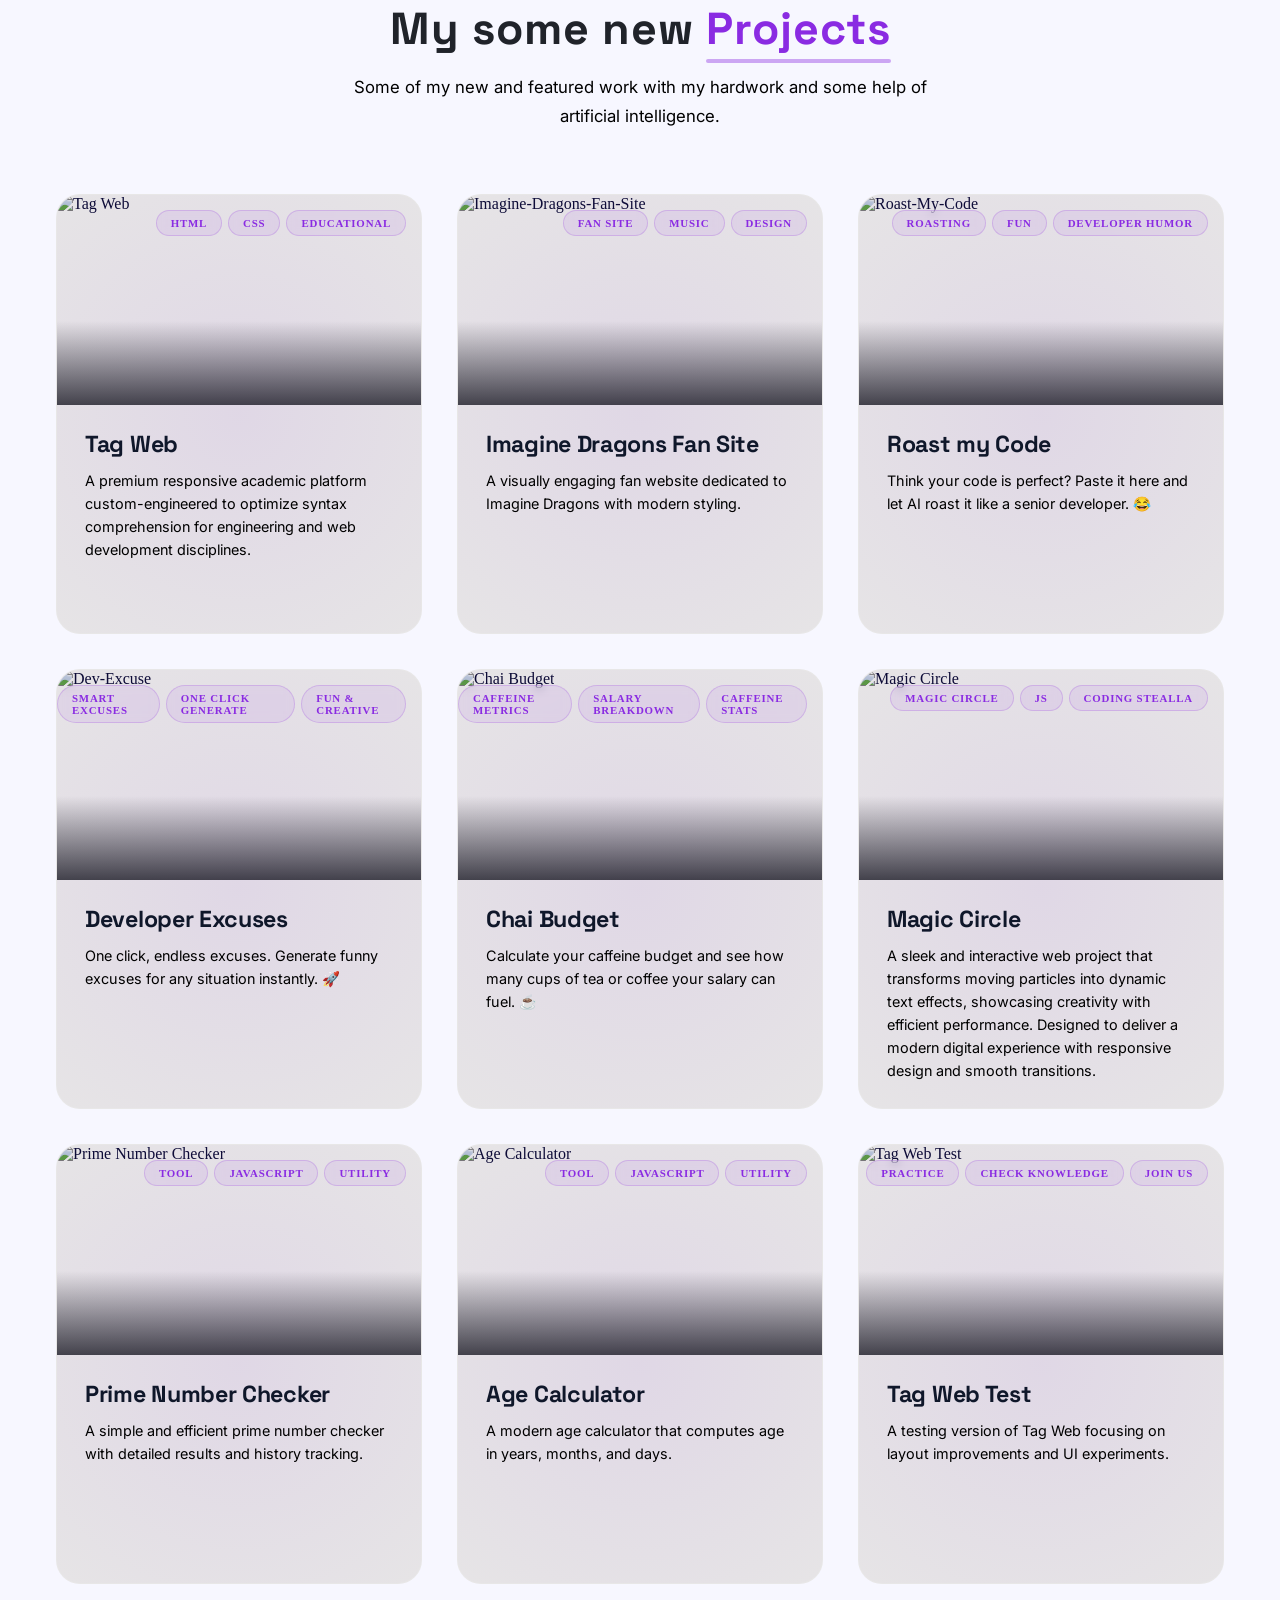
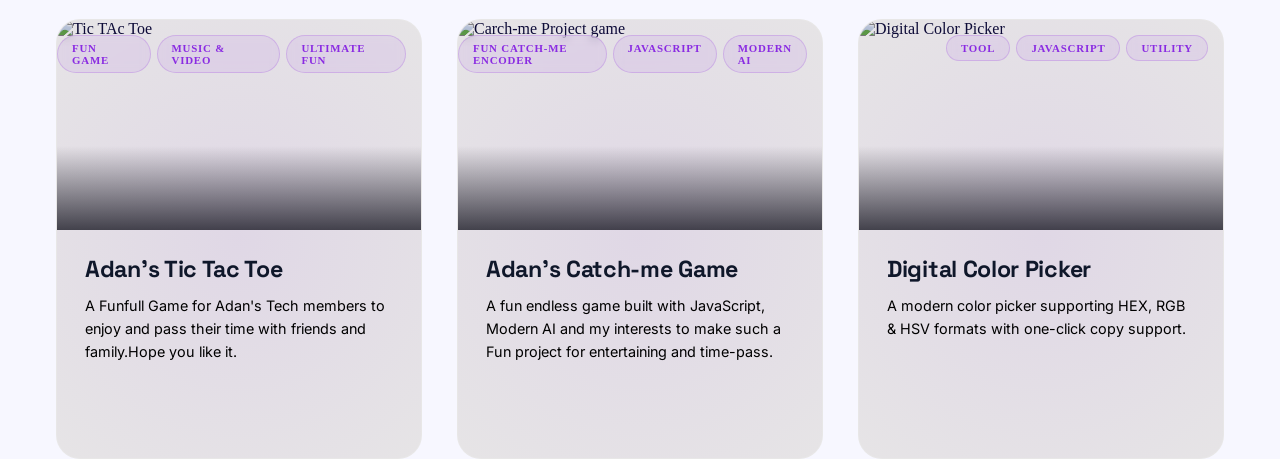
==== commit 790fba87: "Update index.html" ====
--- a/index.html
+++ b/index.html
@@ -2,173 +2,328 @@
 <html lang="en">
 
 <head>
-    <meta charset="UTF-8" />
-    <meta name="viewport" content="width=device-width, initial-scale=1.0" />
-    <link rel="stylesheet" href="/css/res.css" />
-    <link rel="icon" type="image/x-icon" href="./images/All-projects.png" />
-    <title>More Projects</title>
+  <meta charset="UTF-8" />
+  <meta name="viewport" content="width=device-width, initial-scale=1.0" />
+  <link rel="stylesheet" href="/css/res.css" />
+  <link rel="icon" type="image/x-icon" href="https://devimages.vercel.app/images/All-projects.png/" />
+  <title>More Projects</title>
 </head>
 
 <body>
-    <main class="showcase-shell">
-        <section class="showcase-panel" aria-label="Project showcase">
-            <div class="showcase-topbar">
-                <span class="eyebrow">Featured product work</span>
-                <div class="showcase-actions">
-                    <span class="pill">UI systems</span>
-                    <span class="pill">Motion ready</span>
-                </div>
-            </div>
-
-            <div class="showcase-header">
-                <div>
-                    <p class="section-kicker">Project showcase</p>
-                    <h1>Selected builds shaped for fast-moving digital teams.</h1>
-                </div>
-                <a class="ghost-link" href="#" target="_blank" rel="noreferrer">View archive</a>
-            </div>
-
-            <div class="project-grid">
-                <article class="project-card">
-                    <div class="card-media">
-                        <img src="images/All-projects.png" alt="Tag Web interface preview" />
-                    </div>
-                    <div class="card-content">
-                        <div class="card-meta">
-                            <span>Education platform</span>
-                            <span>Launch</span>
-                        </div>
-                        <h3 class="card-title">Tag Web</h3>
-                        <p class="card-description">A high-concept learning interface designed with clarity, motion, and polished product language.</p>
-                        <div class="tag-row">
-                            <span class="tag">HTML</span>
-                            <span class="tag">CSS</span>
-                            <span class="tag">Education</span>
-                        </div>
-                    </div>
-                    <div class="card-footer">
-                        <span class="micro-label">Responsive</span>
-                        <a class="card-link" href="https://tag-web.is-a.dev/" target="_blank" rel="noreferrer">Open</a>
-                    </div>
-                </article>
-
-                <article class="project-card">
-                    <div class="card-media">
-                        <img src="images/imagine-dragons.png" alt="Imagine Dragons fan site preview" />
-                    </div>
-                    <div class="card-content">
-                        <div class="card-meta">
-                            <span>Fan experience</span>
-                            <span>Identity</span>
-                        </div>
-                        <h3 class="card-title">Imagine Dragons</h3>
-                        <p class="card-description">A cinematic fan site with immersive visual rhythm and a clear editorial composition.</p>
-                        <div class="tag-row">
-                            <span class="tag">Fan site</span>
-                            <span class="tag">Music</span>
-                            <span class="tag">Design</span>
-                        </div>
-                    </div>
-                    <div class="card-footer">
-                        <span class="micro-label">Visual system</span>
-                        <a class="card-link" href="https://imagine-dragons-fansite.netlify.app/" target="_blank" rel="noreferrer">Open</a>
-                    </div>
-                </article>
-
-                <article class="project-card">
-                    <div class="card-media">
-                        <img src="images/magic-voice.png" alt="Magic Voice app preview" />
-                    </div>
-                    <div class="card-content">
-                        <div class="card-meta">
-                            <span>AI experience</span>
-                            <span>Voice</span>
-                        </div>
-                        <h3 class="card-title">Magic Voice App</h3>
-                        <p class="card-description">A sophisticated voice-driven interface pairing real-time interaction with expressive UI motion.</p>
-                        <div class="tag-row">
-                            <span class="tag">JavaScript</span>
-                            <span class="tag">AI</span>
-                            <span class="tag">API</span>
-                        </div>
-                    </div>
-                    <div class="card-footer">
-                        <span class="micro-label">Realtime</span>
-                        <a class="card-link" href="https://magic-voiice.netlify.app/" target="_blank" rel="noreferrer">Open</a>
-                    </div>
-                </article>
-
-                <article class="project-card">
-                    <div class="card-media">
-                        <img src="images/Unit-converter.png" alt="Unit converter interface preview" />
-                    </div>
-                    <div class="card-content">
-                        <div class="card-meta">
-                            <span>Utility tool</span>
-                            <span>Physics</span>
-                        </div>
-                        <h3 class="card-title">Unit Converter</h3>
-                        <p class="card-description">A streamlined utility experience that makes scientific data feel clear, tactile, and modern.</p>
-                        <div class="tag-row">
-                            <span class="tag">HTML</span>
-                            <span class="tag">CSS</span>
-                            <span class="tag">Utility</span>
-                        </div>
-                    </div>
-                    <div class="card-footer">
-                        <span class="micro-label">Precision</span>
-                        <a class="card-link" href="https://unit-pro-converter.vercel.app/" target="_blank" rel="noreferrer">Open</a>
-                    </div>
-                </article>
-
-                <article class="project-card">
-                    <div class="card-media">
-                        <img src="images/Velocity-calculator.png" alt="Velocity calculator interface preview" />
-                    </div>
-                    <div class="card-content">
-                        <div class="card-meta">
-                            <span>Engineering utility</span>
-                            <span>Calculator</span>
-                        </div>
-                        <h3 class="card-title">Velocity Calculator</h3>
-                        <p class="card-description">A purpose-built calculation experience with crisp hierarchy and a polished command-line feel.</p>
-                        <div class="tag-row">
-                            <span class="tag">Physics</span>
-                            <span class="tag">Calculator</span>
-                            <span class="tag">Design</span>
-                        </div>
-                    </div>
-                    <div class="card-footer">
-                        <span class="micro-label">Focused</span>
-                        <a class="card-link" href="https://velocity-pro-calculator.vercel.app/" target="_blank" rel="noreferrer">Open</a>
-                    </div>
-                </article>
-
-                <article class="project-card">
-                    <div class="card-media">
-                        <img src="images/circle.png" alt="Magic Circle interface preview" />
-                    </div>
-                    <div class="card-content">
-                        <div class="card-meta">
-                            <span>Interactive motion</span>
-                            <span>Canvas</span>
-                        </div>
-                        <h3 class="card-title">Magic Circle</h3>
-                        <p class="card-description">An elegant particle-driven canvas experience that brings motion, glow, and visual storytelling together.</p>
-                        <div class="tag-row">
-                            <span class="tag">JavaScript</span>
-                            <span class="tag">Animation</span>
-                            <span class="tag">Canvas</span>
-                        </div>
-                    </div>
-                    <div class="card-footer">
-                        <span class="micro-label">Ambient</span>
-                        <a class="card-link" href="https://magic-particles-animation.netlify.app/" target="_blank" rel="noreferrer">Open</a>
-                    </div>
-                </article>
-            </div>
-        </section>
-    </main>
+  <!-- Projects Section -->
+  <section id="projects">
+    <div class="container">
+      <div class="projects-header-reveal">
+        <h2 class="projects-title">
+          My some new
+          <span>Projects</span>
+        </h2>
+        <p class="section-subtitle">
+          Some of my new and featured work with my hardwork and some help of
+          artificial intelligence.
+        </p>
+      </div>
+
+      <div class="projects-grid">
+        <!-- Project 1 -->
+        <div class="projects-grid">
+          <!-- Upgraded Ultra-Modern Card 1 -->
+          <div class="project-card reveal">
+            <!-- Floating Tags Area -->
+            <div class="project-tags">
+              <span class="tag">HTML</span>
+              <span class="tag">CSS</span>
+              <span class="tag">Educational</span>
+            </div>
+
+            <div class="project-img">
+              <img src="https://devimages.vercel.app/images/tag-web.png/" alt="Tag Web" loading="lazy" />
+            </div>
+
+            <div class="project-content">
+              <h3 class="project-title">Tag Web</h3>
+              <p class="project-desc">
+                A premium responsive academic platform custom-engineered to optimize syntax
+                comprehension for engineering and web development disciplines.
+              </p>
+            </div>
+            <div class="project-links">
+              <a href="https://tag-web.is-cool.dev/" target="_blank" class="project-link demo-btn"><i
+                  class="fas fa-external-link-alt"></i> Live Demo</a>
+              <a href="https://github.com/adansuhailch/Tag-web-.git" target="_blank" class="project-link code-btn"><i
+                  class="fab fa-github"></i> Source</a>
+            </div>
+          </div>
+        </div>
+
+        <!-- Project 2: Imagine Dragons -->
+        <div class="project-card reveal">
+          <div class="project-img">
+            <img src="https://devimages.vercel.app/images/imagine-dragons.png" alt="Imagine-Dragons-Fan-Site"
+              loading="lazy" />
+          </div>
+          <div class="project-content">
+            <div class="project-tags">
+              <span class="tag">Fan Site</span>
+              <span class="tag">Music</span>
+              <span class="tag">Design</span>
+            </div>
+            <h3 class="project-title">Imagine Dragons Fan Site</h3>
+            <p class="project-desc">
+              A visually engaging fan website dedicated to Imagine Dragons
+              with modern styling.
+            </p>
+            <div class="project-links">
+              <a href="https://imagine-dragons-fansite.netlify.app/" target="_blank" class="project-link demo-btn"><i
+                  class="fas fa-external-link-alt"></i> Live Demo</a>
+              <a href="https://github.com/adansuhailch/Imagine-Dragons-fansite.git" target="_blank"
+                class="project-link code-btn"><i class="fab fa-github"></i> Code</a>
+            </div>
+          </div>
+        </div>
+        <!-- project 3 roast my code -->
+        <div class="project-card reveal">
+          <div class="project-img">
+            <img src="https://devimages.vercel.app/images/roast-my-code.png" alt="Roast-My-Code" loading="lazy" />
+          </div>
+          <div class="project-content">
+            <div class="project-tags">
+              <span class="tag">Roasting</span>
+              <span class="tag">Fun</span>
+              <span class="tag">Developer Humor</span>
+            </div>
+            <h3 class="project-title">Roast my Code</h3>
+            <p class="project-desc">
+              Think your code is perfect? Paste it here and let AI roast it like a senior developer.
+              😂
+            </p>
+            <div class="project-links">
+              <a href="https://roast-my-code-app.vercel.app/" target="_blank" class="project-link demo-btn"><i
+                  class="fas fa-external-link-alt"></i> Live Demo</a>
+              <a href="https://github.com/adansuhailch/roast-my-code.git" target="_blank"
+                class="project-link code-btn"><i class="fab fa-github"></i> Code</a>
+            </div>
+          </div>
+        </div>
+        <!-- project 4 dev excuses -->
+        <div class="project-card reveal">
+          <div class="project-img">
+            <img src="https://devimages.vercel.app/images/dev-excuses.jpg" alt="Dev-Excuse" loading="lazy" />
+          </div>
+          <div class="project-content">
+            <div class="project-tags">
+              <span class="tag">Smart Excuses</span>
+              <span class="tag">One Click Generate</span>
+              <span class="tag">Fun & Creative</span>
+            </div>
+            <h3 class="project-title">Developer Excuses</h3>
+            <p class="project-desc">
+              One click, endless excuses. Generate funny excuses for any situation instantly. 🚀
+            </p>
+            <div class="project-links">
+              <a href="https://dev-excuse.vercel.app/" target="_blank" class="project-link demo-btn"><i
+                  class="fas fa-external-link-alt"></i> Live Demo</a>
+              <a href="https://github.com/adansuhailch/dev-excuse.git" target="_blank" class="project-link code-btn"><i
+                  class="fab fa-github"></i> Code</a>
+            </div>
+          </div>
+        </div>
+        <!-- project 5 chai budget -->
+        <div class="project-card reveal">
+          <div class="project-img">
+            <img src="https://devimages.vercel.app/images/Chai-Budget.jpg" alt="Chai Budget" loading="lazy" />
+          </div>
+          <div class="project-content">
+            <div class="project-tags">
+              <span class="tag">Caffeine Metrics</span>
+              <span class="tag">Salary Breakdown</span>
+              <span class="tag">Caffeine Stats</span>
+            </div>
+            <h3 class="project-title">Chai Budget</h3>
+            <p class="project-desc">
+              Calculate your caffeine budget and see how many cups of tea or coffee your salary can
+              fuel. ☕
+            </p>
+            <div class="project-links">
+              <a href="https://chaibudget.vercel.app/" target="_blank" class="project-link demo-btn"><i
+                  class="fas fa-external-link-alt"></i> Live Demo</a>
+              <a href="https://github.com/adansuhailch/chai-budget-calculator.git" target="_blank"
+                class="project-link code-btn"><i class="fab fa-github"></i> Code</a>
+            </div>
+          </div>
+        </div>
+        <!-- Project 8 -->
+        <div class="project-card reveal">
+          <div class="project-img">
+            <img src="https://devimages.vercel.app/images/circle.png" alt="Magic Circle" />
+          </div>
+          <div class="project-content">
+            <div class="project-tags">
+              <span class="tag">Magic Circle</span>
+              <span class="tag">JS</span>
+              <span class="tag">Coding Stealla</span>
+            </div>
+            <h3 class="project-title">Magic Circle</h3>
+            <p class="project-desc">
+              A sleek and interactive web project that transforms moving
+              particles into dynamic text effects, showcasing creativity with
+              efficient performance. Designed to deliver a modern digital
+              experience with responsive design and smooth transitions.
+            </p>
+            <div class="project-links">
+              <a href="./Particle to Text Animation/index.html" target="_blank" class="project-link demo-btn"><i
+                  class="fas fa-external-link-alt "></i> Live Demo</a>
+              <a href="#" class="project-link code-btn"><i class="fab fa-github"></i> Code</a>
+            </div>
+          </div>
+        </div>
+        <!-- Project 9 -->
+        <div class="project-card reveal">
+          <div class="project-img">
+            <img src="https://devimages.vercel.app/images/Velocity-calculator.png" alt="Prime Number Checker" />
+          </div>
+          <div class="project-content">
+            <div class="project-tags">
+              <span class="tag">Tool</span>
+              <span class="tag">JavaScript</span>
+              <span class="tag">Utility</span>
+            </div>
+            <h3 class="project-title">Prime Number Checker</h3>
+            <p class="project-desc">
+              A simple and efficient prime number checker with detailed
+              results and history tracking.
+            </p>
+            <div class="project-links">
+              <a href="./Prime-NNumber/index.html" target="_blank" class="project-link demo-btn"><i
+                  class="fas fa-external-link-alt"></i> Live Demo</a>
+              <a href="#" class="project-link code-btn"><i class="fab fa-github"></i> Code</a>
+            </div>
+          </div>
+        </div>
+
+        <!-- Project 10 -->
+        <div class="project-card reveal">
+          <div class="project-img">
+            <img src="https://devimages.vercel.app/images/agecalculator.png" alt="Age Calculator" loading="lazy" />
+          </div>
+          <div class="project-content">
+            <div class="project-tags">
+              <span class="tag">Tool</span>
+              <span class="tag">JavaScript</span>
+              <span class="tag">Utility</span>
+            </div>
+            <h3 class="project-title">Age Calculator</h3>
+            <p class="project-desc">
+              A modern age calculator that computes age in years, months, and
+              days.
+            </p>
+            <div class="project-links">
+              <a href="./Agecalclator/index.html" target="_blank" class="project-link demo-btn"><i
+                  class="fas fa-external-link-alt"></i> Live Demo</a>
+              <a href="#" class="project-link code-btn"><i class="fab fa-github"></i> Code</a>
+            </div>
+          </div>
+        </div>
+
+        <!-- Project 11  -->
+        <div class="project-card reveal">
+          <div class="project-img">
+            <img src="https://devimages.vercel.app/images/tag-web-test.png" alt="Tag Web Test" />
+          </div>
+          <div class="project-content">
+            <div class="project-tags">
+              <span class="tag">Practice</span>
+              <span class="tag">check Knowledge</span>
+              <span class="tag">join us</span>
+            </div>
+            <h3 class="project-title">Tag Web Test</h3>
+            <p class="project-desc">
+              A testing version of Tag Web focusing on layout improvements and
+              UI experiments.
+            </p>
+            <div class="project-links">
+              <a href="https://flourishing-llama-b00b85.netlify.app/" target="_blank" class="project-link demo-btn"><i
+                  class="fas fa-external-link-alt"></i> Live Demo</a>
+              <a href="#" class="project-link code-btn"><i class="fab fa-github"></i> Code</a>
+            </div>
+          </div>
+        </div>
+
+        <!-- Project 12 -->
+        <div class="project-card reveal">
+          <div class="project-img">
+            <img src="https://devimages.vercel.app/images/Tic-tac.png/" alt="Tic TAc Toe" />
+          </div>
+          <div class="project-content">
+            <div class="project-tags">
+              <span class="tag">Fun Game</span>
+              <span class="tag">Music & Video</span>
+              <span class="tag">Ultimate Fun</span>
+            </div>
+            <h3 class="project-title">Adan's Tic Tac Toe</h3>
+            <p class="project-desc">
+              A Funfull Game for Adan's Tech members to enjoy and pass their
+              time with friends and family.Hope you like it.
+            </p>
+            <div class="project-links">
+              <a href="pages/Tic-Tac-toe.html" target="_blank" class="project-link demo-btn"><i
+                  class="fas fa-external-link-alt"></i> Live Demo</a>
+              <a href="#" class="project-link code-btn"><i class="fab fa-github"></i> Code</a>
+            </div>
+          </div>
+        </div>
+
+        <!-- Project 13 -->
+        <div class="project-card reveal">
+          <div class="project-img">
+            <img src="https://devimages.vercel.app/images/catchme.png" alt="Carch-me Project game" />
+          </div>
+          <div class="project-content">
+            <div class="project-tags">
+              <span class="tag">Fun Catch-me Encoder</span>
+              <span class="tag">JavaScript</span>
+              <span class="tag">Modern AI</span>
+            </div>
+            <h3 class="project-title">Adan's Catch-me Game</h3>
+            <p class="project-desc">
+              A fun endless game built with JavaScript, Modern AI and my
+              interests to make such a Fun project for entertaining and
+              time-pass.
+            </p>
+            <div class="project-links">
+              <a href="https://devimages.vercel.app/images/catchme.png/" target="_blank"
+                class="project-link demo-btn"><i class="fas fa-external-link-alt"></i> Live Demo</a>
+              <a href="#" class="project-link code-btn"><i class="fab fa-github"></i> Code</a>
+            </div>
+          </div>
+        </div>
+
+        <!-- Project 14 -->
+        <div class="project-card reveal">
+          <div class="project-img">
+            <img src="https://devimages.vercel.app/images/color-piker.png/" alt="Digital Color Picker" />
+          </div>
+          <div class="project-content">
+            <div class="project-tags">
+              <span class="tag">Tool</span>
+              <span class="tag">JavaScript</span>
+              <span class="tag">Utility</span>
+            </div>
+            <h3 class="project-title">Digital Color Picker</h3>
+            <p class="project-desc">
+              A modern color picker supporting HEX, RGB & HSV formats with
+              one-click copy support.
+            </p>
+            <div class="project-links">
+              <a href="./pages/colour-piker.html" target="_blank" class="project-link demo-btn"><i
+                  class="fas fa-external-link-alt"></i> Live Demo</a>
+              <a href="#" class="project-link code-btn"><i class="fab fa-github"></i> Code</a>
+            </div>
+          </div>
+        </div>
+      </div>
+    </div>
+  </section>
 </body>
 
-</html>+</html>
--- a/css/res.css
+++ b/css/res.css
@@ -1,299 +1,335 @@
+@import url(https://fonts.googleapis.com/css?family=Space+Grotesk:300,regular,500,600,700);
+@import url(https://fonts.googleapis.com/css?family=Inter:100,200,300,regular,500,600,700,800,900,100italic,200italic,300italic,italic,500italic,600italic,700italic,800italic,900italic);
+
+*,
+*::before,
+*::after {
+  box-sizing: border-box;
+}
+
+
 :root {
-    --bg: #050814;
-    --bg-elevated: rgba(13, 19, 38, 0.86);
-    --bg-strong: #0d1326;
-    --border: rgba(255, 255, 255, 0.08);
-    --border-strong: rgba(255, 255, 255, 0.14);
-    --text-primary: #f5f7ff;
-    --text-secondary: #8c95b3;
-    --muted: #69708d;
-    --accent-cyan: #00ffaa;
-    --accent-indigo: #6366f1;
-    --shadow-card: 0 20px 60px rgba(2, 6, 23, 0.45), inset 0 1px 0 rgba(255, 255, 255, 0.04);
-    --shadow-hover: 0 28px 80px rgba(99, 102, 241, 0.2), 0 0 0 1px rgba(255, 255, 255, 0.06), 0 0 70px rgba(0, 255, 170, 0.16);
-}
+  --neon-purple: #8a2be2;
+  --neon-glow: rgba(138, 43, 226, 0.4);
+  --card-bg-dark: rgba(13, 13, 24, 0.75);
+  --card-border-dark: rgba(255, 255, 255, 0.05);
+}
+
+
 
 * {
-    box-sizing: border-box;
-    margin: 0;
-    padding: 0;
-}
-
+  margin: 0;
+  padding: 0;
+  box-sizing: border-box;
+}
+
+html {
+  scroll-behavior: smooth;
+}
+
+
+
+h1,
+h2,
+h3 {
+  font-family: "Space Grotesk", sans-serif;
+}
+
+
+p {
+  font-family: "Inter", sans-serif;
+}
+
+html,
 body {
-    min-height: 100vh;
-    font-family: Inter, "Segoe UI", Roboto, Arial, sans-serif;
-    color: var(--text-primary);
-    background:
-        radial-gradient(circle at top left, rgba(99, 102, 241, 0.2), transparent 28%),
-        radial-gradient(circle at bottom right, rgba(0, 255, 170, 0.15), transparent 24%),
-        var(--bg);
-    padding: 40px 20px;
-}
-
-img {
-    display: block;
-    width: 100%;
-}
-
-.showcase-shell {
-    max-width: 1280px;
-    margin: 0 auto;
-}
-
-.showcase-panel {
-    position: relative;
-    padding: 32px;
-    border-radius: 30px;
-    border: 1px solid var(--border);
-    background: linear-gradient(135deg, rgba(13, 19, 38, 0.92), rgba(5, 8, 20, 0.92));
-    backdrop-filter: blur(24px);
-    box-shadow: var(--shadow-card);
-    overflow: hidden;
-}
-
-.showcase-panel::before {
-    content: "";
-    position: absolute;
-    inset: 0;
-    background: linear-gradient(120deg, rgba(255, 255, 255, 0.04), transparent 26%, rgba(255, 255, 255, 0.02));
-    pointer-events: none;
-}
-
-.showcase-topbar,
-.showcase-header,
-.card-footer {
-    position: relative;
-    z-index: 1;
-}
-
-.showcase-topbar {
-    display: flex;
-    justify-content: space-between;
-    align-items: center;
-    gap: 16px;
-    margin-bottom: 24px;
-}
-
-.eyebrow,
-.section-kicker,
-.micro-label {
-    letter-spacing: 0.28em;
-    text-transform: uppercase;
-    font-size: 0.72rem;
-    font-weight: 600;
-}
-
-.eyebrow {
-    color: var(--accent-cyan);
-}
-
-.showcase-actions {
-    display: flex;
-    gap: 10px;
-    flex-wrap: wrap;
-}
-
-.pill {
-    padding: 8px 12px;
-    border-radius: 999px;
-    border: 1px solid rgba(255, 255, 255, 0.08);
-    background: rgba(255, 255, 255, 0.04);
-    color: var(--text-secondary);
-    font-size: 0.78rem;
-}
-
-.showcase-header {
-    display: flex;
-    justify-content: space-between;
-    align-items: end;
-    gap: 24px;
-    margin-bottom: 28px;
-}
-
-.section-kicker {
-    color: var(--accent-indigo);
-    margin-bottom: 12px;
-}
-
-.showcase-header h1 {
-    max-width: 720px;
-    font-size: clamp(1.7rem, 1.2rem + 1.6vw, 2.8rem);
-    line-height: 1.08;
-    letter-spacing: -0.03em;
-}
-
-.ghost-link {
-    color: var(--text-primary);
-    text-decoration: none;
-    padding: 10px 14px;
-    border-radius: 999px;
-    border: 1px solid var(--border-strong);
-    background: rgba(255, 255, 255, 0.04);
-    transition: transform 0.3s cubic-bezier(0.16, 1, 0.3, 1), border-color 0.3s, box-shadow 0.3s;
-}
-
-.ghost-link:hover {
-    transform: translateY(-2px);
-    border-color: rgba(0, 255, 170, 0.35);
-    box-shadow: 0 0 24px rgba(0, 255, 170, 0.16);
-}
-
-.project-grid {
-    display: grid;
-    grid-template-columns: repeat(3, minmax(0, 1fr));
-    gap: 20px;
-}
-
+  margin: 0;
+  padding: 0;
+  box-sizing: border-box;
+  width: 100%;
+  overflow-x: clip;
+  /* better than hidden */
+}
+
+.projects-header-reveal {
+  text-align: center;
+  margin-bottom: 4rem;
+}
+
+.projects-title {
+  font-size: 2.8rem;
+  font-weight: 800;
+  color: #fff;
+  letter-spacing: 1px;
+}
+
+.projects-title span {
+  color: blueviolet;
+  position: relative;
+}
+
+.projects-title span::after {
+  content: "";
+  position: absolute;
+  left: 0;
+  bottom: -6px;
+  width: 100%;
+  height: 4px;
+  background: blueviolet;
+  border-radius: 10px;
+  opacity: 0.4;
+}
+
+.section-subtitle {
+  max-width: 600px;
+  margin: 1rem auto 0;
+  font-size: 1.05rem;
+  color: #bdbdbd;
+  line-height: 1.7;
+}
+
+.projects-grid {
+  display: grid;
+  grid-template-columns: repeat(auto-fill, minmax(340px, 1fr));
+  gap: 35px;
+}
+
+/* Futuristic Frameless Card Base */
 .project-card {
-    position: relative;
-    display: flex;
-    flex-direction: column;
-    gap: 16px;
-    padding: 16px;
-    border-radius: 22px;
-    border: 1px solid var(--border);
-    background: linear-gradient(145deg, rgba(13, 19, 38, 0.9), rgba(9, 13, 27, 0.84));
-    backdrop-filter: blur(16px);
-    box-shadow: var(--shadow-card);
-    transition: transform 0.3s cubic-bezier(0.16, 1, 0.3, 1), border-color 0.3s, box-shadow 0.3s;
-    min-height: 100%;
-    overflow: hidden;
-}
-
+  position: relative;
+  background: var(--card-bg-dark);
+  border-radius: 24px;
+  border: 1px solid var(--card-border-dark);
+  overflow: hidden;
+  backdrop-filter: blur(20px);
+  -webkit-backdrop-filter: blur(20px);
+  display: flex;
+  flex-direction: column;
+  height: 440px;
+  /* Uniform Fixed Height for Layout Consistency */
+  transition: transform 0.5s cubic-bezier(0.25, 1, 0.5, 1),
+    border-color 0.5s ease,
+    box-shadow 0.5s ease;
+}
+
+/* Cyber Shadow & Subtle Lifting */
+.project-card:hover {
+  transform: translateY(-12px) scale(1.02);
+  border-color: rgba(138, 43, 226, 0.5);
+  box-shadow: 0 30px 60px rgba(0, 0, 0, 0.6),
+    0 0 40px rgba(138, 43, 226, 0.25);
+}
+
+/* Ambient Inner Light Glow */
 .project-card::before {
-    content: "";
-    position: absolute;
-    inset: -1px;
-    background: linear-gradient(135deg, rgba(0, 255, 170, 0.14), transparent 30%, rgba(99, 102, 241, 0.14));
-    opacity: 0;
-    transition: opacity 0.3s cubic-bezier(0.16, 1, 0.3, 1);
-    pointer-events: none;
-}
-
-.project-card:hover {
-    transform: translateY(-8px) scale(1.01);
-    border-color: rgba(255, 255, 255, 0.16);
-    box-shadow: var(--shadow-hover);
-}
-
-.project-card:hover::before {
-    opacity: 1;
-}
-
-.project-card:hover .card-media img {
-    transform: scale(1.04);
-}
-
-.card-media {
-    position: relative;
-    overflow: hidden;
-    border-radius: 16px;
-    border: 1px solid rgba(255, 255, 255, 0.08);
-    aspect-ratio: 16 / 10;
-    background: rgba(255, 255, 255, 0.03);
-}
-
-.card-media img {
-    height: 100%;
-    object-fit: cover;
-    transition: transform 0.35s cubic-bezier(0.16, 1, 0.3, 1);
-}
-
-.card-content {
-    display: flex;
-    flex-direction: column;
-    gap: 10px;
-    flex: 1;
-}
-
-.card-meta {
-    display: flex;
-    justify-content: space-between;
-    gap: 10px;
-    color: var(--text-secondary);
-    font-size: 0.74rem;
-    letter-spacing: 0.2em;
-    text-transform: uppercase;
-}
-
-.card-title {
-    font-size: clamp(1.1rem, 1rem + 0.3vw, 1.35rem);
-    font-weight: 700;
-    letter-spacing: -0.015em;
-}
-
-.card-description {
-    font-size: clamp(0.92rem, 0.88rem + 0.14vw, 1rem);
-    color: var(--text-secondary);
-    line-height: 1.7;
-}
-
-.tag-row {
-    display: flex;
-    flex-wrap: wrap;
-    gap: 8px;
-    margin-top: 2px;
+  content: '';
+  position: absolute;
+  top: 0;
+  left: 0;
+  width: 100%;
+  height: 100%;
+  background: radial-gradient(800px circle at var(--mouse-x, 50%) var(--mouse-y, 50%), rgba(138, 43, 226, 0.08), transparent 40%);
+  z-index: 1;
+  pointer-events: none;
+}
+
+/* Cinematic Image Wrapper */
+.project-img {
+  position: relative;
+  height: 210px;
+  width: 100%;
+  overflow: hidden;
+}
+
+.project-img::after {
+  content: '';
+  position: absolute;
+  bottom: 0;
+  left: 0;
+  width: 100%;
+  height: 40%;
+  background: linear-gradient(to top, var(--card-bg-dark), transparent);
+  z-index: 2;
+}
+
+.project-img img {
+  width: 100%;
+  height: 100%;
+  object-fit: cover;
+  filter: grayscale(20%) brightness(90%);
+  transition: transform 0.7s cubic-bezier(0.25, 1, 0.5, 1), filter 0.5s ease;
+}
+
+.project-card:hover .project-img img {
+  transform: scale(1.05);
+  filter: grayscale(0%) brightness(100%);
+}
+
+/* Absolute Corner Floating Tags */
+.project-tags {
+  position: absolute;
+  top: 15px;
+  right: 15px;
+  display: flex;
+  gap: 6px;
+  z-index: 10;
 }
 
 .tag {
-    padding: 7px 10px;
-    border-radius: 999px;
-    border: 1px solid rgba(255, 255, 255, 0.07);
-    background: rgba(255, 255, 255, 0.04);
-    color: var(--text-secondary);
-    font-size: 0.76rem;
-}
-
-.card-footer {
-    display: flex;
-    justify-content: space-between;
-    align-items: center;
-    gap: 12px;
-    padding-top: 12px;
-    border-top: 1px solid rgba(255, 255, 255, 0.06);
-    margin-top: auto;
-}
-
-.micro-label {
-    color: var(--muted);
-}
-
-.card-link {
-    color: var(--text-primary);
-    text-decoration: none;
-    padding: 9px 12px;
-    border-radius: 999px;
-    border: 1px solid var(--border-strong);
-    background: rgba(255, 255, 255, 0.04);
-    transition: background 0.25s ease, color 0.25s ease, box-shadow 0.25s ease;
-}
-
-.card-link:hover {
-    background: linear-gradient(90deg, rgba(0, 255, 170, 0.14), rgba(99, 102, 241, 0.14));
-    color: var(--accent-cyan);
-    box-shadow: 0 0 24px rgba(0, 255, 170, 0.16);
-}
-
-@media (max-width: 1024px) {
-    .project-grid {
-        grid-template-columns: repeat(2, minmax(0, 1fr));
-    }
-}
-
-@media (max-width: 720px) {
-    body {
-        padding: 20px 14px;
-    }
-
-    .showcase-panel {
-        padding: 20px;
-    }
-
-    .showcase-topbar,
-    .showcase-header {
-        flex-direction: column;
-        align-items: flex-start;
-    }
-
-    .project-grid {
-        grid-template-colum
+  font-size: 0.68rem;
+  font-weight: 700;
+  padding: 6px 14px;
+  border-radius: 30px;
+  background: rgba(139, 139, 168, 0.8);
+  color: #fff;
+  border: 1px solid rgba(178, 143, 211, 0.4);
+  backdrop-filter: blur(5px);
+  letter-spacing: 0.8px;
+  text-transform: uppercase;
+}
+
+/* Card Typography & Inner Content */
+.project-content {
+  padding: 24px 28px;
+  text-align: left;
+  display: flex;
+  flex-direction: column;
+  flex-grow: 1;
+  z-index: 3;
+}
+
+.project-title {
+  font-size: 1.45rem;
+  color: #ffffff;
+  font-weight: 800;
+  margin-bottom: 10px;
+  letter-spacing: -0.3px;
+  transition: color 0.3s ease;
+}
+
+
+.project-desc {
+  font-size: 0.9rem;
+  color: #94a3b8;
+  line-height: 1.6;
+  margin-bottom: 0;
+  display: -webkit-box;
+  /* Automatically cuts extra lines elegantly */
+  -webkit-box-orient: vertical;
+  overflow: hidden;
+}
+
+/* Hidden Interactive Action Dock */
+.project-links {
+  position: absolute;
+  bottom: 0;
+  left: 0;
+  width: 100%;
+  display: flex;
+  border-top: 1px solid rgba(255, 255, 255, 0.05);
+  transform: translateY(100%);
+  /* Hides off-screen initially */
+  transition: transform 0.4s cubic-bezier(0.25, 1, 0.5, 1);
+  z-index: 5;
+}
+
+.project-card:hover .project-links {
+  transform: translateY(0);
+  /* Slides up perfectly on hover */
+}
+
+.project-link {
+  width: 50%;
+  padding: 16px;
+  font-size: 0.85rem;
+  font-weight: 700;
+  text-align: center;
+  text-decoration: none;
+  display: inline-flex;
+  align-items: center;
+  justify-content: center;
+  gap: 8px;
+  letter-spacing: 0.5px;
+  transition: all 0.3s ease;
+}
+
+.project-link.demo-btn {
+  background: var(--neon-purple);
+  color: #ffffff !important;
+}
+
+.project-link.demo-btn:hover {
+  background: #9d3bf5;
+}
+
+.project-link.code-btn {
+  background: rgba(255, 255, 255, 0.03);
+  color: #e2e8f0 !important;
+  backdrop-filter: blur(10px);
+}
+
+.project-link.code-btn:hover {
+  background: rgba(255, 255, 255, 0.08);
+  color: #fff !important;
+}
+
+
+body:not(.darkmode) .project-title {
+  color: #0f172a;
+  /* Dark charcoal color header ke liye */
+}
+
+body:not(.darkmode) .project-desc {
+  color: black;
+}
+
+body:not(.darkmode) .tag {
+  background: rgba(138, 43, 226, 0.08);
+  color: var(--neon-purple, blueviolet);
+  border-color: rgba(138, 43, 226, 0.2);
+}
+
+body:not(.darkmode) .project-link.code-btn {
+  background: #24292E;
+  color: #b2c4d8 !important;
+  border-color: rgba(0, 0, 0, 0.08);
+}
+
+
+/* Include in my project */
+.container {
+  width: 100%;
+  max-width: 1200px;
+  margin: 0 auto;
+  padding: 0 1rem;
+}
+
+/* light mode */
+:root {
+  --bg: #f2f2f5;
+  --card-bg: #ffffff;
+  --text: #20232a;
+  --text-muted: #6b7280;
+  --primary: #7c3aed;
+  --border: #d6d6e0;
+  --footer: #2c3e50;
+}
+
+body:not(.darkmode) {
+  background: #f7f7ff;
+  color: var(--text);
+}
+
+body:not(.darkmode) p {
+  color: black;
+}
+
+
+body:not(.darkmode) .project-card {
+  background: #e7e6e6;
+  color: #0b0b45;
+}
+
+/* projects */
+body:not(.darkmode) .projects-header-reveal h2 {
+  color: var(--text);
+}
